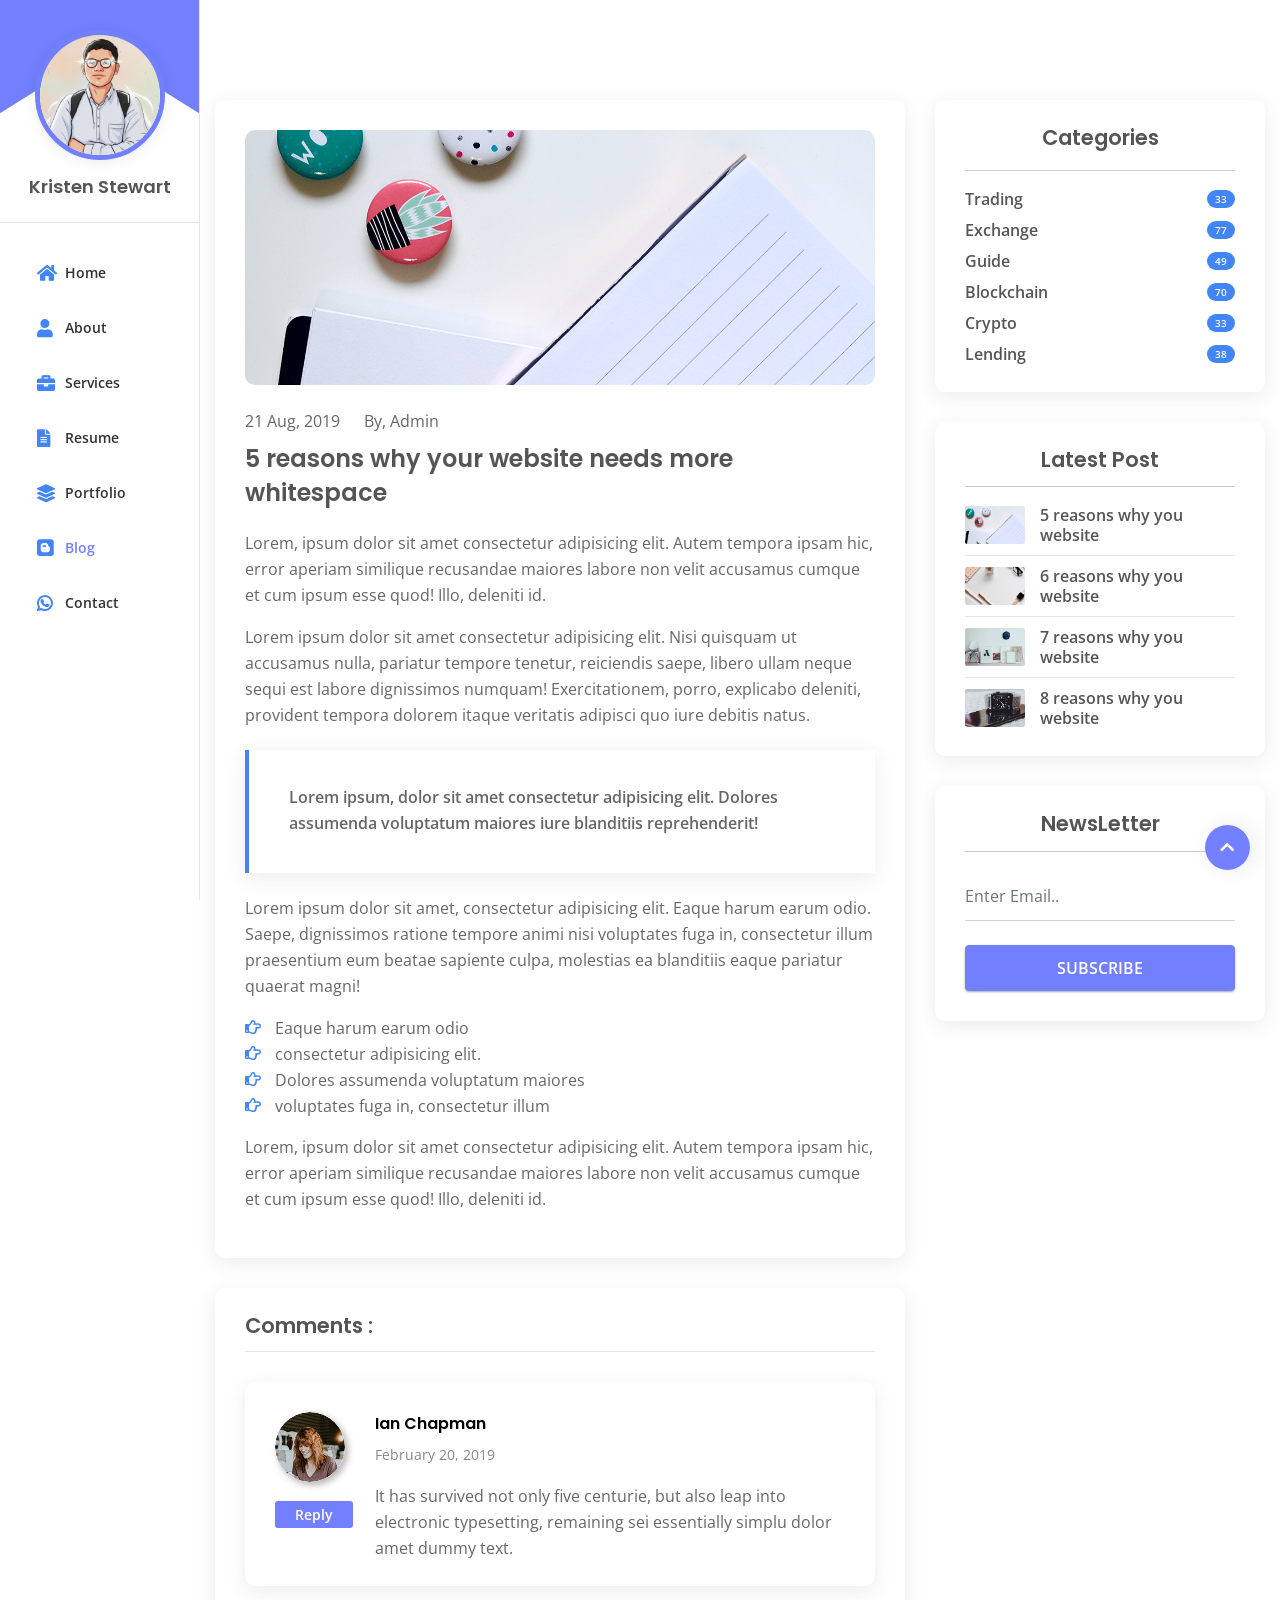
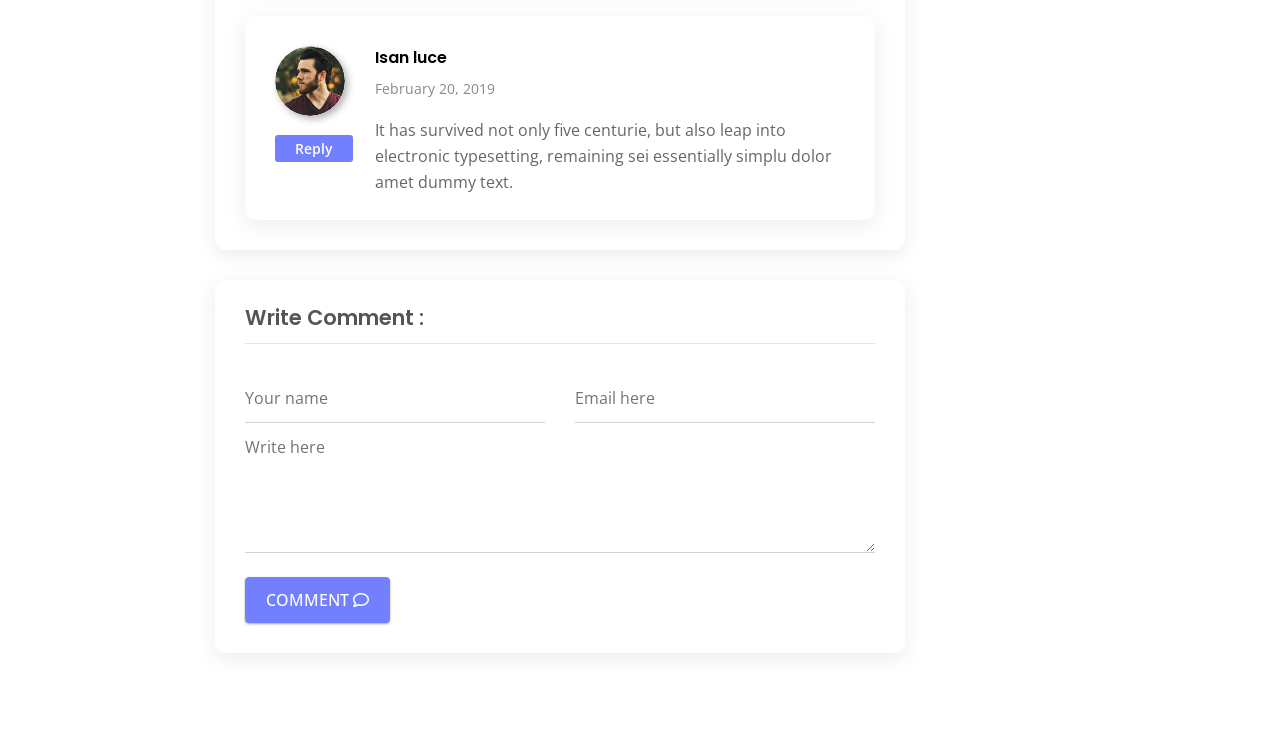
==== blog-details.html @ 2e6e9196 "Add files via upload" ====
<!DOCTYPE html>
<html lang="en">

<head>
	<meta http-equiv="Content-Type" content="text/html; charset=UTF-8">
	<meta http-equiv="X-UA-Compatible" content="IE=edge" />
	<meta http-equiv="X-UA-Compatible" content="ie=edge">
	<meta name="viewport" content="width=device-width, initial-scale=1.0">
	<meta name="keyword" content="resume,cv,portfolio,vcard">
	<title>  GFolio - CV/Resume/Portfolio  </title>
	<!-- favicon -->
	<link rel="shortcut icon" href="assets/images/favicon.png" type="image/x-icon">
	<!-- bootstrap -->
	<link rel="stylesheet" href="assets/css/bootstrap.min.css">
	<!-- Plugin css -->
	<link rel="stylesheet" href="assets/css/plugin.css">
	<!-- Flaticon -->
	<link rel="stylesheet" href="assets/css/flaticon.css">

	<!-- stylesheet -->
	<link rel="stylesheet" href="assets/css/style.css">
	<link rel="stylesheet" href="assets/css/multicolor.css">
	<!-- responsive -->
	<link rel="stylesheet" href="assets/css/responsive.css">
</head>

<body>
	<!-- preloader area start -->
	<div class="preloader" id="preloader">
		<div class="loader loader-1">
			<div class="loader-outter"></div>
			<div class="loader-inner"></div>
		</div>
	</div>
	<!-- preloader area end -->

	<!--Main-Menu Area Start-->
	<div class="side-menu-wrapper">
		<div class="menu-toogle-icon">
			<i class="fas fa-bars"></i>
		</div>
	<div class="side-menu">
		<div class="heading-area">
			<a href="index.html" class="profile-photo">
				<img src="assets/images/about3.jpg" alt="">
			</a>
			<div class="name">
					Kristen Stewart
			</div>
		</div>
		<ul id="mainmenu-area">
			<li>
				<a href="index.html"><i class="fas fa-home"></i>Home</a>
			</li>
			<li>
				<a href="index.html"><i class="fas fa-user"></i>About</a>
			</li>
			<li>
				<a href="index.html"><i class="fas fa-briefcase"></i>Services</a>
			</li>
			<li>
				<a href="index.html"><i class="fas fa-file-alt"></i>Resume</a>
			</li>
			<li>
				<a href="index.html"><i class="fas fa-layer-group"></i>Portfolio</a>
			</li>
			<li class="current">
				<a href="index.html"><i class="fab fa-blogger"></i>Blog</a>
			</li>
			<li>
				<a href="index.html"><i class="fab fa-whatsapp"></i>Contact</a>
			</li>
		</ul>
	</div>
	</div>
	<!--Main-Menu Area Start-->

	<!-- Main Content Area Start -->
		<div class="main-content">
			<div class="main-content-inner">
				
				<!-- Blog Details Area Start -->
				<section class="blog-page single-blog-area">
					<div class="container">
						<div class="row">
							<div class="col-lg-8">
								<div class="single-blog-details">
									<div class="img">
										<img src="assets/images/blog/blog-details.png" alt="">
									</div>
									<div class="content">
										<ul class="top-meta">
											<li>
												<p class="date">
													21 Aug, 2019
												</p>
											</li>
											<li>
												<p class="post-by">
													By, Admin
												</p>
											</li>
										</ul>
										<a href="#">
											<h4 class="title">
												5 reasons why your website 
												needs more whitespace
											</h4>
										</a>
										<div class="text-area">
											<p>
												Lorem, ipsum dolor sit amet consectetur adipisicing elit. Autem tempora ipsam hic, error aperiam similique recusandae maiores labore non velit accusamus cumque et cum ipsum esse quod! Illo, deleniti id.
											</p>
											<p>
												Lorem ipsum dolor sit amet consectetur adipisicing elit. Nisi quisquam ut accusamus nulla, pariatur tempore tenetur, reiciendis saepe, libero ullam neque sequi est labore dignissimos numquam! Exercitationem, porro, explicabo deleniti, provident tempora dolorem itaque veritatis adipisci quo iure debitis natus.
											</p>
											<blockquote>
												<p>
													Lorem ipsum, dolor sit amet consectetur adipisicing elit. Dolores assumenda voluptatum maiores iure blanditiis reprehenderit! 
												</p>
											</blockquote>
											<p>
												Lorem ipsum dolor sit amet, consectetur adipisicing elit. Eaque harum earum odio. Saepe, dignissimos ratione tempore animi nisi voluptates fuga in, consectetur illum praesentium eum beatae sapiente culpa, molestias ea blanditiis eaque pariatur quaerat magni!
											</p>
											<ul>
												<li>
													<p><i class="far fa-hand-point-right"></i>Eaque harum earum odio</p>
												</li>
												<li>
													<p><i class="far fa-hand-point-right"></i>consectetur adipisicing elit.</p>
												</li>
												<li>
													<p><i class="far fa-hand-point-right"></i>Dolores assumenda voluptatum maiores</p>
												</li>
												<li>
													<p><i class="far fa-hand-point-right"></i>voluptates fuga in, consectetur illum</p>
												</li>
											</ul>
											<p>
												Lorem, ipsum dolor sit amet consectetur adipisicing elit. Autem tempora ipsam hic, error aperiam similique recusandae maiores labore non velit accusamus cumque et cum ipsum esse quod! Illo, deleniti id.
											</p>
										</div>
									</div>
								</div>
								<div class="comment-area">
									<h4 class="title">
										Comments :
									</h4>
									<ul class="comment-box-area">
										<li>
										<div class="comment-box">
											<div class="left">
											<div class="img">
												<img src="assets/images/blog/comment1.png" alt="">
											</div>
											<a class="replay" href="#">Reply</a>
											</div>
											<div class="right">
											<h5 class="name">
												Ian Chapman
											</h5>
											<p class="date">February 20, 2019</p>
											<div class="text">
												<p>It has survived not only five centurie, but also leap into electronic typesetting, remaining
												sei essentially simplu dolor amet dummy text. </p>
											</div>
											</div>
										</div>
										</li>
										<li>
										<div class="comment-box">
											<div class="left">
											<div class="img">
												<img src="assets/images/blog/comment2.png" alt="">
											</div>
											<a class="replay" href="#">Reply</a>
											</div>
											<div class="right">
											<h5 class="name">
												Isan luce
											</h5>
											<p class="date">February 20, 2019</p>
											<div class="text">
												<p>It has survived not only five centurie, but also leap into electronic typesetting, remaining
												sei essentially simplu dolor amet dummy text. </p>
											</div>
											</div>
										</div>
										</li>
									</ul>
								</div>
								<div class="write-comment">
									<h4 class="title">
										Write Comment :
									</h4>
									<form action="#">
										<div class="row">
										<div class="col-md-6">
											<input type="text" class="form-control" placeholder="Your name">
										</div>
										<div class="col-md-6">
											<input type="email" class="form-control" placeholder="Email here">
										</div>
										</div>
										<div class="row">
										<div class="col-lg-12">
											<textarea class="form-control textarea" placeholder="Write here"></textarea>
										</div>
										</div>
										<div class="row">
										<div class="col-lg-12">
											<button class="mybtn3 mybtn-bg mt-4" type="submit"><span>Comment <i class="far fa-comment"></i></span></button>
										</div>
										</div>
									</form>
								</div>
							</div>
							<div class="col-lg-4">
								
								<div class="categori-widget">
									<h4 class="title">
										Categories
									</h4>
									<ul class="cat-list">
										<li>
											<a href="#">
												<p>
													Trading
												</p>
												<span class="count">
												33
												</span>
											</a>
										</li>
										<li>
											<a href="#">
												<p>
													Exchange
												</p>
												<span class="count">
													77
												</span>
											</a>
										</li>
										<li>
											<a href="#">
												<p>
													Guide
												</p>
												<span class="count">
													49
												</span>
											</a>
										</li>
										<li>
											<a href="#">
												<p>
													Blockchain
												</p>
												<span class="count">
													70
												</span>
											</a>
										</li>
										<li>
											<a href="#">
												<p>
													Crypto
												</p>
												<span class="count">
													33
												</span>
											</a>
										</li>
										<li>
											<a href="#">
												<p>
													Lending
												</p>
												<span class="count">
													38
												</span>
											</a>
										</li>
									</ul>
								</div>
								<div class="latest-post-widget">
									<h4 class="title">
										Latest Post
									</h4>
									<ul class="post-list">
										<li>
											<div class="post">
												<div class="post-img">
													<img src="assets/images/blog/img1.png" alt="">
												</div>
												<div class="post-details">
													<a href="#" class="post-title">
														5 reasons why you website  
													</a>
												</div>
											</div>
										</li>
										<li>
											<div class="post">
												<div class="post-img">
													<img src="assets/images/blog/img2.png" alt="">
												</div>
												<div class="post-details">
													<a href="#" class="post-title">
														6 reasons why you website 
													</a>
												</div>
											</div>
										</li>
										<li>
											<div class="post">
												<div class="post-img">
													<img src="assets/images/blog/img3.png" alt="">
												</div>
												<div class="post-details">
													<a href="#" class="post-title">
														7 reasons why you website 
													</a>
												</div>
											</div>
										</li>
										<li>
											<div class="post">
												<div class="post-img">
													<img src="assets/images/blog/img4.png" alt="">
												</div>
												<div class="post-details">
													<a href="#" class="post-title">
														8 reasons why you website 
													</a>
												</div>
											</div>
										</li>
									</ul>
								</div>
								<div class="newsletter-widget">
									<h4 class="title">
											NewsLetter
									</h4>
									<form action="#" class="contact-form">
										<input type="text" class="form-control" placeholder="Enter Email..">
										<button type="submit" class="mybtn3 mybtn-bg mt-4">Subscribe</button>
									</form> 
								</div>
							</div>
						</div>
					</div>
				</section>
				<!-- Blog Details Area End -->

			</div>
		</div>
	<!-- Main Content Area End -->


	<!-- Back to Top Start -->
	<div class="bottomtotop">
		<i class="fas fa-chevron-right"></i>
	</div>
	<!-- Back to Top End -->



	<!-- jquery -->
	<script src="assets/js/jquery.js"></script>
	<!-- popper -->
	<script src="assets/js/popper.min.js"></script>
	<!-- bootstrap -->
	<script src="assets/js/bootstrap.min.js"></script>
	<!-- plugin js-->
	<script src="assets/js/plugin.js"></script>
	<script src="assets/js/jQuery-plugin-progressbar.js"></script>
	<!-- Typed js -->
	<script src="assets/js/typed.min.js"></script>
	<!-- buoyant js -->
	<script src="assets/js/jquery.buoyant.min.js"></script>
	<!-- Wow js -->
	<script src="assets/js/wow.js"></script>
	<!-- main -->
	<script src="assets/js/main.js"></script>

</body>

</html>
---- assets/css/plugin.css ----
@charset "UTF-8";

/*!
 * animate.css -http://daneden.me/animate
 * Version - 3.7.0
 * Licensed under the MIT license - http://opensource.org/licenses/MIT
 *
 * Copyright (c) 2018 Daniel Eden
 */

@-webkit-keyframes bounce{0%,20%,53%,80%,to{-webkit-animation-timing-function:cubic-bezier(.215,.61,.355,1);-webkit-transform:translateZ(0);animation-timing-function:cubic-bezier(.215,.61,.355,1);transform:translateZ(0)}40%,43%{-webkit-animation-timing-function:cubic-bezier(.755,.05,.855,.06);-webkit-transform:translate3d(0,-30px,0);animation-timing-function:cubic-bezier(.755,.05,.855,.06);transform:translate3d(0,-30px,0)}70%{-webkit-animation-timing-function:cubic-bezier(.755,.05,.855,.06);-webkit-transform:translate3d(0,-15px,0);animation-timing-function:cubic-bezier(.755,.05,.855,.06);transform:translate3d(0,-15px,0)}90%{-webkit-transform:translate3d(0,-4px,0);transform:translate3d(0,-4px,0)}}@keyframes bounce{0%,20%,53%,80%,to{-webkit-animation-timing-function:cubic-bezier(.215,.61,.355,1);-webkit-transform:translateZ(0);animation-timing-function:cubic-bezier(.215,.61,.355,1);transform:translateZ(0)}40%,43%{-webkit-animation-timing-function:cubic-bezier(.755,.05,.855,.06);-webkit-transform:translate3d(0,-30px,0);animation-timing-function:cubic-bezier(.755,.05,.855,.06);transform:translate3d(0,-30px,0)}70%{-webkit-animation-timing-function:cubic-bezier(.755,.05,.855,.06);-webkit-transform:translate3d(0,-15px,0);animation-timing-function:cubic-bezier(.755,.05,.855,.06);transform:translate3d(0,-15px,0)}90%{-webkit-transform:translate3d(0,-4px,0);transform:translate3d(0,-4px,0)}}.bounce{-webkit-animation-name:bounce;-webkit-transform-origin:center bottom;animation-name:bounce;transform-origin:center bottom}@-webkit-keyframes flash{0%,50%,to{opacity:1}25%,75%{opacity:0}}@keyframes flash{0%,50%,to{opacity:1}25%,75%{opacity:0}}.flash{-webkit-animation-name:flash;animation-name:flash}@-webkit-keyframes pulse{0%{-webkit-transform:scaleX(1);transform:scaleX(1)}50%{-webkit-transform:scale3d(1.05,1.05,1.05);transform:scale3d(1.05,1.05,1.05)}to{-webkit-transform:scaleX(1);transform:scaleX(1)}}@keyframes pulse{0%{-webkit-transform:scaleX(1);transform:scaleX(1)}50%{-webkit-transform:scale3d(1.05,1.05,1.05);transform:scale3d(1.05,1.05,1.05)}to{-webkit-transform:scaleX(1);transform:scaleX(1)}}.pulse{-webkit-animation-name:pulse;animation-name:pulse}@-webkit-keyframes rubberBand{0%{-webkit-transform:scaleX(1);transform:scaleX(1)}30%{-webkit-transform:scale3d(1.25,.75,1);transform:scale3d(1.25,.75,1)}40%{-webkit-transform:scale3d(.75,1.25,1);transform:scale3d(.75,1.25,1)}50%{-webkit-transform:scale3d(1.15,.85,1);transform:scale3d(1.15,.85,1)}65%{-webkit-transform:scale3d(.95,1.05,1);transform:scale3d(.95,1.05,1)}75%{-webkit-transform:scale3d(1.05,.95,1);transform:scale3d(1.05,.95,1)}to{-webkit-transform:scaleX(1);transform:scaleX(1)}}@keyframes rubberBand{0%{-webkit-transform:scaleX(1);transform:scaleX(1)}30%{-webkit-transform:scale3d(1.25,.75,1);transform:scale3d(1.25,.75,1)}40%{-webkit-transform:scale3d(.75,1.25,1);transform:scale3d(.75,1.25,1)}50%{-webkit-transform:scale3d(1.15,.85,1);transform:scale3d(1.15,.85,1)}65%{-webkit-transform:scale3d(.95,1.05,1);transform:scale3d(.95,1.05,1)}75%{-webkit-transform:scale3d(1.05,.95,1);transform:scale3d(1.05,.95,1)}to{-webkit-transform:scaleX(1);transform:scaleX(1)}}.rubberBand{-webkit-animation-name:rubberBand;animation-name:rubberBand}@-webkit-keyframes shake{0%,to{-webkit-transform:translateZ(0);transform:translateZ(0)}10%,30%,50%,70%,90%{-webkit-transform:translate3d(-10px,0,0);transform:translate3d(-10px,0,0)}20%,40%,60%,80%{-webkit-transform:translate3d(10px,0,0);transform:translate3d(10px,0,0)}}@keyframes shake{0%,to{-webkit-transform:translateZ(0);transform:translateZ(0)}10%,30%,50%,70%,90%{-webkit-transform:translate3d(-10px,0,0);transform:translate3d(-10px,0,0)}20%,40%,60%,80%{-webkit-transform:translate3d(10px,0,0);transform:translate3d(10px,0,0)}}.shake{-webkit-animation-name:shake;animation-name:shake}@-webkit-keyframes headShake{0%{-webkit-transform:translateX(0);transform:translateX(0)}6.5%{-webkit-transform:translateX(-6px) rotateY(-9deg);transform:translateX(-6px) rotateY(-9deg)}18.5%{-webkit-transform:translateX(5px) rotateY(7deg);transform:translateX(5px) rotateY(7deg)}31.5%{-webkit-transform:translateX(-3px) rotateY(-5deg);transform:translateX(-3px) rotateY(-5deg)}43.5%{-webkit-transform:translateX(2px) rotateY(3deg);transform:translateX(2px) rotateY(3deg)}50%{-webkit-transform:translateX(0);transform:translateX(0)}}@keyframes headShake{0%{-webkit-transform:translateX(0);transform:translateX(0)}6.5%{-webkit-transform:translateX(-6px) rotateY(-9deg);transform:translateX(-6px) rotateY(-9deg)}18.5%{-webkit-transform:translateX(5px) rotateY(7deg);transform:translateX(5px) rotateY(7deg)}31.5%{-webkit-transform:translateX(-3px) rotateY(-5deg);transform:translateX(-3px) rotateY(-5deg)}43.5%{-webkit-transform:translateX(2px) rotateY(3deg);transform:translateX(2px) rotateY(3deg)}50%{-webkit-transform:translateX(0);transform:translateX(0)}}.headShake{-webkit-animation-name:headShake;-webkit-animation-timing-function:ease-in-out;animation-name:headShake;animation-timing-function:ease-in-out}@-webkit-keyframes swing{20%{-webkit-transform:rotate(15deg);transform:rotate(15deg)}40%{-webkit-transform:rotate(-10deg);transform:rotate(-10deg)}60%{-webkit-transform:rotate(5deg);transform:rotate(5deg)}80%{-webkit-transform:rotate(-5deg);transform:rotate(-5deg)}to{-webkit-transform:rotate(0deg);transform:rotate(0deg)}}@keyframes swing{20%{-webkit-transform:rotate(15deg);transform:rotate(15deg)}40%{-webkit-transform:rotate(-10deg);transform:rotate(-10deg)}60%{-webkit-transform:rotate(5deg);transform:rotate(5deg)}80%{-webkit-transform:rotate(-5deg);transform:rotate(-5deg)}to{-webkit-transform:rotate(0deg);transform:rotate(0deg)}}.swing{-webkit-animation-name:swing;-webkit-transform-origin:top center;animation-name:swing;transform-origin:top center}@-webkit-keyframes tada{0%{-webkit-transform:scaleX(1);transform:scaleX(1)}10%,20%{-webkit-transform:scale3d(.9,.9,.9) rotate(-3deg);transform:scale3d(.9,.9,.9) rotate(-3deg)}30%,50%,70%,90%{-webkit-transform:scale3d(1.1,1.1,1.1) rotate(3deg);transform:scale3d(1.1,1.1,1.1) rotate(3deg)}40%,60%,80%{-webkit-transform:scale3d(1.1,1.1,1.1) rotate(-3deg);transform:scale3d(1.1,1.1,1.1) rotate(-3deg)}to{-webkit-transform:scaleX(1);transform:scaleX(1)}}@keyframes tada{0%{-webkit-transform:scaleX(1);transform:scaleX(1)}10%,20%{-webkit-transform:scale3d(.9,.9,.9) rotate(-3deg);transform:scale3d(.9,.9,.9) rotate(-3deg)}30%,50%,70%,90%{-webkit-transform:scale3d(1.1,1.1,1.1) rotate(3deg);transform:scale3d(1.1,1.1,1.1) rotate(3deg)}40%,60%,80%{-webkit-transform:scale3d(1.1,1.1,1.1) rotate(-3deg);transform:scale3d(1.1,1.1,1.1) rotate(-3deg)}to{-webkit-transform:scaleX(1);transform:scaleX(1)}}.tada{-webkit-animation-name:tada;animation-name:tada}@-webkit-keyframes wobble{0%{-webkit-transform:translateZ(0);transform:translateZ(0)}15%{-webkit-transform:translate3d(-25%,0,0) rotate(-5deg);transform:translate3d(-25%,0,0) rotate(-5deg)}30%{-webkit-transform:translate3d(20%,0,0) rotate(3deg);transform:translate3d(20%,0,0) rotate(3deg)}45%{-webkit-transform:translate3d(-15%,0,0) rotate(-3deg);transform:translate3d(-15%,0,0) rotate(-3deg)}60%{-webkit-transform:translate3d(10%,0,0) rotate(2deg);transform:translate3d(10%,0,0) rotate(2deg)}75%{-webkit-transform:translate3d(-5%,0,0) rotate(-1deg);transform:translate3d(-5%,0,0) rotate(-1deg)}to{-webkit-transform:translateZ(0);transform:translateZ(0)}}@keyframes wobble{0%{-webkit-transform:translateZ(0);transform:translateZ(0)}15%{-webkit-transform:translate3d(-25%,0,0) rotate(-5deg);transform:translate3d(-25%,0,0) rotate(-5deg)}30%{-webkit-transform:translate3d(20%,0,0) rotate(3deg);transform:translate3d(20%,0,0) rotate(3deg)}45%{-webkit-transform:translate3d(-15%,0,0) rotate(-3deg);transform:translate3d(-15%,0,0) rotate(-3deg)}60%{-webkit-transform:translate3d(10%,0,0) rotate(2deg);transform:translate3d(10%,0,0) rotate(2deg)}75%{-webkit-transform:translate3d(-5%,0,0) rotate(-1deg);transform:translate3d(-5%,0,0) rotate(-1deg)}to{-webkit-transform:translateZ(0);transform:translateZ(0)}}.wobble{-webkit-animation-name:wobble;animation-name:wobble}@-webkit-keyframes jello{0%,11.1%,to{-webkit-transform:translateZ(0);transform:translateZ(0)}22.2%{-webkit-transform:skewX(-12.5deg) skewY(-12.5deg);transform:skewX(-12.5deg) skewY(-12.5deg)}33.3%{-webkit-transform:skewX(6.25deg) skewY(6.25deg);transform:skewX(6.25deg) skewY(6.25deg)}44.4%{-webkit-transform:skewX(-3.125deg) skewY(-3.125deg);transform:skewX(-3.125deg) skewY(-3.125deg)}55.5%{-webkit-transform:skewX(1.5625deg) skewY(1.5625deg);transform:skewX(1.5625deg) skewY(1.5625deg)}66.6%{-webkit-transform:skewX(-.78125deg) skewY(-.78125deg);transform:skewX(-.78125deg) skewY(-.78125deg)}77.7%{-webkit-transform:skewX(.390625deg) skewY(.390625deg);transform:skewX(.390625deg) skewY(.390625deg)}88.8%{-webkit-transform:skewX(-.1953125deg) skewY(-.1953125deg);transform:skewX(-.1953125deg) skewY(-.1953125deg)}}@keyframes jello{0%,11.1%,to{-webkit-transform:translateZ(0);transform:translateZ(0)}22.2%{-webkit-transform:skewX(-12.5deg) skewY(-12.5deg);transform:skewX(-12.5deg) skewY(-12.5deg)}33.3%{-webkit-transform:skewX(6.25deg) skewY(6.25deg);transform:skewX(6.25deg) skewY(6.25deg)}44.4%{-webkit-transform:skewX(-3.125deg) skewY(-3.125deg);transform:skewX(-3.125deg) skewY(-3.125deg)}55.5%{-webkit-transform:skewX(1.5625deg) skewY(1.5625deg);transform:skewX(1.5625deg) skewY(1.5625deg)}66.6%{-webkit-transform:skewX(-.78125deg) skewY(-.78125deg);transform:skewX(-.78125deg) skewY(-.78125deg)}77.7%{-webkit-transform:skewX(.390625deg) skewY(.390625deg);transform:skewX(.390625deg) skewY(.390625deg)}88.8%{-webkit-transform:skewX(-.1953125deg) skewY(-.1953125deg);transform:skewX(-.1953125deg) skewY(-.1953125deg)}}.jello{-webkit-animation-name:jello;-webkit-transform-origin:center;animation-name:jello;transform-origin:center}@-webkit-keyframes heartBeat{0%{-webkit-transform:scale(1);transform:scale(1)}14%{-webkit-transform:scale(1.3);transform:scale(1.3)}28%{-webkit-transform:scale(1);transform:scale(1)}42%{-webkit-transform:scale(1.3);transform:scale(1.3)}70%{-webkit-transform:scale(1);transform:scale(1)}}@keyframes heartBeat{0%{-webkit-transform:scale(1);transform:scale(1)}14%{-webkit-transform:scale(1.3);transform:scale(1.3)}28%{-webkit-transform:scale(1);transform:scale(1)}42%{-webkit-transform:scale(1.3);transform:scale(1.3)}70%{-webkit-transform:scale(1);transform:scale(1)}}.heartBeat{-webkit-animation-duration:1.3s;-webkit-animation-name:heartBeat;-webkit-animation-timing-function:ease-in-out;animation-duration:1.3s;animation-name:heartBeat;animation-timing-function:ease-in-out}@-webkit-keyframes bounceIn{0%,20%,40%,60%,80%,to{-webkit-animation-timing-function:cubic-bezier(.215,.61,.355,1);animation-timing-function:cubic-bezier(.215,.61,.355,1)}0%{-webkit-transform:scale3d(.3,.3,.3);opacity:0;transform:scale3d(.3,.3,.3)}20%{-webkit-transform:scale3d(1.1,1.1,1.1);transform:scale3d(1.1,1.1,1.1)}40%{-webkit-transform:scale3d(.9,.9,.9);transform:scale3d(.9,.9,.9)}60%{-webkit-transform:scale3d(1.03,1.03,1.03);opacity:1;transform:scale3d(1.03,1.03,1.03)}80%{-webkit-transform:scale3d(.97,.97,.97);transform:scale3d(.97,.97,.97)}to{-webkit-transform:scaleX(1);opacity:1;transform:scaleX(1)}}@keyframes bounceIn{0%,20%,40%,60%,80%,to{-webkit-animation-timing-function:cubic-bezier(.215,.61,.355,1);animation-timing-function:cubic-bezier(.215,.61,.355,1)}0%{-webkit-transform:scale3d(.3,.3,.3);opacity:0;transform:scale3d(.3,.3,.3)}20%{-webkit-transform:scale3d(1.1,1.1,1.1);transform:scale3d(1.1,1.1,1.1)}40%{-webkit-transform:scale3d(.9,.9,.9);transform:scale3d(.9,.9,.9)}60%{-webkit-transform:scale3d(1.03,1.03,1.03);opacity:1;transform:scale3d(1.03,1.03,1.03)}80%{-webkit-transform:scale3d(.97,.97,.97);transform:scale3d(.97,.97,.97)}to{-webkit-transform:scaleX(1);opacity:1;transform:scaleX(1)}}.bounceIn{-webkit-animation-duration:.75s;-webkit-animation-name:bounceIn;animation-duration:.75s;animation-name:bounceIn}@-webkit-keyframes bounceInDown{0%,60%,75%,90%,to{-webkit-animation-timing-function:cubic-bezier(.215,.61,.355,1);animation-timing-function:cubic-bezier(.215,.61,.355,1)}0%{-webkit-transform:translate3d(0,-3000px,0);opacity:0;transform:translate3d(0,-3000px,0)}60%{-webkit-transform:translate3d(0,25px,0);opacity:1;transform:translate3d(0,25px,0)}75%{-webkit-transform:translate3d(0,-10px,0);transform:translate3d(0,-10px,0)}90%{-webkit-transform:translate3d(0,5px,0);transform:translate3d(0,5px,0)}to{-webkit-transform:translateZ(0);transform:translateZ(0)}}@keyframes bounceInDown{0%,60%,75%,90%,to{-webkit-animation-timing-function:cubic-bezier(.215,.61,.355,1);animation-timing-function:cubic-bezier(.215,.61,.355,1)}0%{-webkit-transform:translate3d(0,-3000px,0);opacity:0;transform:translate3d(0,-3000px,0)}60%{-webkit-transform:translate3d(0,25px,0);opacity:1;transform:translate3d(0,25px,0)}75%{-webkit-transform:translate3d(0,-10px,0);transform:translate3d(0,-10px,0)}90%{-webkit-transform:translate3d(0,5px,0);transform:translate3d(0,5px,0)}to{-webkit-transform:translateZ(0);transform:translateZ(0)}}.bounceInDown{-webkit-animation-name:bounceInDown;animation-name:bounceInDown}@-webkit-keyframes bounceInLeft{0%,60%,75%,90%,to{-webkit-animation-timing-function:cubic-bezier(.215,.61,.355,1);animation-timing-function:cubic-bezier(.215,.61,.355,1)}0%{-webkit-transform:translate3d(-3000px,0,0);opacity:0;transform:translate3d(-3000px,0,0)}60%{-webkit-transform:translate3d(25px,0,0);opacity:1;transform:translate3d(25px,0,0)}75%{-webkit-transform:translate3d(-10px,0,0);transform:translate3d(-10px,0,0)}90%{-webkit-transform:translate3d(5px,0,0);transform:translate3d(5px,0,0)}to{-webkit-transform:translateZ(0);transform:translateZ(0)}}@keyframes bounceInLeft{0%,60%,75%,90%,to{-webkit-animation-timing-function:cubic-bezier(.215,.61,.355,1);animation-timing-function:cubic-bezier(.215,.61,.355,1)}0%{-webkit-transform:translate3d(-3000px,0,0);opacity:0;transform:translate3d(-3000px,0,0)}60%{-webkit-transform:translate3d(25px,0,0);opacity:1;transform:translate3d(25px,0,0)}75%{-webkit-transform:translate3d(-10px,0,0);transform:translate3d(-10px,0,0)}90%{-webkit-transform:translate3d(5px,0,0);transform:translate3d(5px,0,0)}to{-webkit-transform:translateZ(0);transform:translateZ(0)}}.bounceInLeft{-webkit-animation-name:bounceInLeft;animation-name:bounceInLeft}@-webkit-keyframes bounceInRight{0%,60%,75%,90%,to{-webkit-animation-timing-function:cubic-bezier(.215,.61,.355,1);animation-timing-function:cubic-bezier(.215,.61,.355,1)}0%{-webkit-transform:translate3d(3000px,0,0);opacity:0;transform:translate3d(3000px,0,0)}60%{-webkit-transform:translate3d(-25px,0,0);opacity:1;transform:translate3d(-25px,0,0)}75%{-webkit-transform:translate3d(10px,0,0);transform:translate3d(10px,0,0)}90%{-webkit-transform:translate3d(-5px,0,0);transform:translate3d(-5px,0,0)}to{-webkit-transform:translateZ(0);transform:translateZ(0)}}@keyframes bounceInRight{0%,60%,75%,90%,to{-webkit-animation-timing-function:cubic-bezier(.215,.61,.355,1);animation-timing-function:cubic-bezier(.215,.61,.355,1)}0%{-webkit-transform:translate3d(3000px,0,0);opacity:0;transform:translate3d(3000px,0,0)}60%{-webkit-transform:translate3d(-25px,0,0);opacity:1;transform:translate3d(-25px,0,0)}75%{-webkit-transform:translate3d(10px,0,0);transform:translate3d(10px,0,0)}90%{-webkit-transform:translate3d(-5px,0,0);transform:translate3d(-5px,0,0)}to{-webkit-transform:translateZ(0);transform:translateZ(0)}}.bounceInRight{-webkit-animation-name:bounceInRight;animation-name:bounceInRight}@-webkit-keyframes bounceInUp{0%,60%,75%,90%,to{-webkit-animation-timing-function:cubic-bezier(.215,.61,.355,1);animation-timing-function:cubic-bezier(.215,.61,.355,1)}0%{-webkit-transform:translate3d(0,3000px,0);opacity:0;transform:translate3d(0,3000px,0)}60%{-webkit-transform:translate3d(0,-20px,0);opacity:1;transform:translate3d(0,-20px,0)}75%{-webkit-transform:translate3d(0,10px,0);transform:translate3d(0,10px,0)}90%{-webkit-transform:translate3d(0,-5px,0);transform:translate3d(0,-5px,0)}to{-webkit-transform:translateZ(0);transform:translateZ(0)}}@keyframes bounceInUp{0%,60%,75%,90%,to{-webkit-animation-timing-function:cubic-bezier(.215,.61,.355,1);animation-timing-function:cubic-bezier(.215,.61,.355,1)}0%{-webkit-transform:translate3d(0,3000px,0);opacity:0;transform:translate3d(0,3000px,0)}60%{-webkit-transform:translate3d(0,-20px,0);opacity:1;transform:translate3d(0,-20px,0)}75%{-webkit-transform:translate3d(0,10px,0);transform:translate3d(0,10px,0)}90%{-webkit-transform:translate3d(0,-5px,0);transform:translate3d(0,-5px,0)}to{-webkit-transform:translateZ(0);transform:translateZ(0)}}.bounceInUp{-webkit-animation-name:bounceInUp;animation-name:bounceInUp}@-webkit-keyframes bounceOut{20%{-webkit-transform:scale3d(.9,.9,.9);transform:scale3d(.9,.9,.9)}50%,55%{-webkit-transform:scale3d(1.1,1.1,1.1);opacity:1;transform:scale3d(1.1,1.1,1.1)}to{-webkit-transform:scale3d(.3,.3,.3);opacity:0;transform:scale3d(.3,.3,.3)}}@keyframes bounceOut{20%{-webkit-transform:scale3d(.9,.9,.9);transform:scale3d(.9,.9,.9)}50%,55%{-webkit-transform:scale3d(1.1,1.1,1.1);opacity:1;transform:scale3d(1.1,1.1,1.1)}to{-webkit-transform:scale3d(.3,.3,.3);opacity:0;transform:scale3d(.3,.3,.3)}}.bounceOut{-webkit-animation-duration:.75s;-webkit-animation-name:bounceOut;animation-duration:.75s;animation-name:bounceOut}@-webkit-keyframes bounceOutDown{20%{-webkit-transform:translate3d(0,10px,0);transform:translate3d(0,10px,0)}40%,45%{-webkit-transform:translate3d(0,-20px,0);opacity:1;transform:translate3d(0,-20px,0)}to{-webkit-transform:translate3d(0,2000px,0);opacity:0;transform:translate3d(0,2000px,0)}}@keyframes bounceOutDown{20%{-webkit-transform:translate3d(0,10px,0);transform:translate3d(0,10px,0)}40%,45%{-webkit-transform:translate3d(0,-20px,0);opacity:1;transform:translate3d(0,-20px,0)}to{-webkit-transform:translate3d(0,2000px,0);opacity:0;transform:translate3d(0,2000px,0)}}.bounceOutDown{-webkit-animation-name:bounceOutDown;animation-name:bounceOutDown}@-webkit-keyframes bounceOutLeft{20%{-webkit-transform:translate3d(20px,0,0);opacity:1;transform:translate3d(20px,0,0)}to{-webkit-transform:translate3d(-2000px,0,0);opacity:0;transform:translate3d(-2000px,0,0)}}@keyframes bounceOutLeft{20%{-webkit-transform:translate3d(20px,0,0);opacity:1;transform:translate3d(20px,0,0)}to{-webkit-transform:translate3d(-2000px,0,0);opacity:0;transform:translate3d(-2000px,0,0)}}.bounceOutLeft{-webkit-animation-name:bounceOutLeft;animation-name:bounceOutLeft}@-webkit-keyframes bounceOutRight{20%{-webkit-transform:translate3d(-20px,0,0);opacity:1;transform:translate3d(-20px,0,0)}to{-webkit-transform:translate3d(2000px,0,0);opacity:0;transform:translate3d(2000px,0,0)}}@keyframes bounceOutRight{20%{-webkit-transform:translate3d(-20px,0,0);opacity:1;transform:translate3d(-20px,0,0)}to{-webkit-transform:translate3d(2000px,0,0);opacity:0;transform:translate3d(2000px,0,0)}}.bounceOutRight{-webkit-animation-name:bounceOutRight;animation-name:bounceOutRight}@-webkit-keyframes bounceOutUp{20%{-webkit-transform:translate3d(0,-10px,0);transform:translate3d(0,-10px,0)}40%,45%{-webkit-transform:translate3d(0,20px,0);opacity:1;transform:translate3d(0,20px,0)}to{-webkit-transform:translate3d(0,-2000px,0);opacity:0;transform:translate3d(0,-2000px,0)}}@keyframes bounceOutUp{20%{-webkit-transform:translate3d(0,-10px,0);transform:translate3d(0,-10px,0)}40%,45%{-webkit-transform:translate3d(0,20px,0);opacity:1;transform:translate3d(0,20px,0)}to{-webkit-transform:translate3d(0,-2000px,0);opacity:0;transform:translate3d(0,-2000px,0)}}.bounceOutUp{-webkit-animation-name:bounceOutUp;animation-name:bounceOutUp}@-webkit-keyframes fadeIn{0%{opacity:0}to{opacity:1}}@keyframes fadeIn{0%{opacity:0}to{opacity:1}}.fadeIn{-webkit-animation-name:fadeIn;animation-name:fadeIn}@-webkit-keyframes fadeInDown{0%{-webkit-transform:translate3d(0,-100%,0);opacity:0;transform:translate3d(0,-100%,0)}to{-webkit-transform:translateZ(0);opacity:1;transform:translateZ(0)}}@keyframes fadeInDown{0%{-webkit-transform:translate3d(0,-100%,0);opacity:0;transform:translate3d(0,-100%,0)}to{-webkit-transform:translateZ(0);opacity:1;transform:translateZ(0)}}.fadeInDown{-webkit-animation-name:fadeInDown;animation-name:fadeInDown}@-webkit-keyframes fadeInDownBig{0%{-webkit-transform:translate3d(0,-2000px,0);opacity:0;transform:translate3d(0,-2000px,0)}to{-webkit-transform:translateZ(0);opacity:1;transform:translateZ(0)}}@keyframes fadeInDownBig{0%{-webkit-transform:translate3d(0,-2000px,0);opacity:0;transform:translate3d(0,-2000px,0)}to{-webkit-transform:translateZ(0);opacity:1;transform:translateZ(0)}}.fadeInDownBig{-webkit-animation-name:fadeInDownBig;animation-name:fadeInDownBig}@-webkit-keyframes fadeInLeft{0%{-webkit-transform:translate3d(-100%,0,0);opacity:0;transform:translate3d(-100%,0,0)}to{-webkit-transform:translateZ(0);opacity:1;transform:translateZ(0)}}@keyframes fadeInLeft{0%{-webkit-transform:translate3d(-100%,0,0);opacity:0;transform:translate3d(-100%,0,0)}to{-webkit-transform:translateZ(0);opacity:1;transform:translateZ(0)}}.fadeInLeft{-webkit-animation-name:fadeInLeft;animation-name:fadeInLeft}@-webkit-keyframes fadeInLeftBig{0%{-webkit-transform:translate3d(-2000px,0,0);opacity:0;transform:translate3d(-2000px,0,0)}to{-webkit-transform:translateZ(0);opacity:1;transform:translateZ(0)}}@keyframes fadeInLeftBig{0%{-webkit-transform:translate3d(-2000px,0,0);opacity:0;transform:translate3d(-2000px,0,0)}to{-webkit-transform:translateZ(0);opacity:1;transform:translateZ(0)}}.fadeInLeftBig{-webkit-animation-name:fadeInLeftBig;animation-name:fadeInLeftBig}@-webkit-keyframes fadeInRight{0%{-webkit-transform:translate3d(100%,0,0);opacity:0;transform:translate3d(100%,0,0)}to{-webkit-transform:translateZ(0);opacity:1;transform:translateZ(0)}}@keyframes fadeInRight{0%{-webkit-transform:translate3d(100%,0,0);opacity:0;transform:translate3d(100%,0,0)}to{-webkit-transform:translateZ(0);opacity:1;transform:translateZ(0)}}.fadeInRight{-webkit-animation-name:fadeInRight;animation-name:fadeInRight}@-webkit-keyframes fadeInRightBig{0%{-webkit-transform:translate3d(2000px,0,0);opacity:0;transform:translate3d(2000px,0,0)}to{-webkit-transform:translateZ(0);opacity:1;transform:translateZ(0)}}@keyframes fadeInRightBig{0%{-webkit-transform:translate3d(2000px,0,0);opacity:0;transform:translate3d(2000px,0,0)}to{-webkit-transform:translateZ(0);opacity:1;transform:translateZ(0)}}.fadeInRightBig{-webkit-animation-name:fadeInRightBig;animation-name:fadeInRightBig}@-webkit-keyframes fadeInUp{0%{-webkit-transform:translate3d(0,100%,0);opacity:0;transform:translate3d(0,100%,0)}to{-webkit-transform:translateZ(0);opacity:1;transform:translateZ(0)}}@keyframes fadeInUp{0%{-webkit-transform:translate3d(0,100%,0);opacity:0;transform:translate3d(0,100%,0)}to{-webkit-transform:translateZ(0);opacity:1;transform:translateZ(0)}}.fadeInUp{-webkit-animation-name:fadeInUp;animation-name:fadeInUp}@-webkit-keyframes fadeInUpBig{0%{-webkit-transform:translate3d(0,2000px,0);opacity:0;transform:translate3d(0,2000px,0)}to{-webkit-transform:translateZ(0);opacity:1;transform:translateZ(0)}}@keyframes fadeInUpBig{0%{-webkit-transform:translate3d(0,2000px,0);opacity:0;transform:translate3d(0,2000px,0)}to{-webkit-transform:translateZ(0);opacity:1;transform:translateZ(0)}}.fadeInUpBig{-webkit-animation-name:fadeInUpBig;animation-name:fadeInUpBig}@-webkit-keyframes fadeOut{0%{opacity:1}to{opacity:0}}@keyframes fadeOut{0%{opacity:1}to{opacity:0}}.fadeOut{-webkit-animation-name:fadeOut;animation-name:fadeOut}@-webkit-keyframes fadeOutDown{0%{opacity:1}to{-webkit-transform:translate3d(0,100%,0);opacity:0;transform:translate3d(0,100%,0)}}@keyframes fadeOutDown{0%{opacity:1}to{-webkit-transform:translate3d(0,100%,0);opacity:0;transform:translate3d(0,100%,0)}}.fadeOutDown{-webkit-animation-name:fadeOutDown;animation-name:fadeOutDown}@-webkit-keyframes fadeOutDownBig{0%{opacity:1}to{-webkit-transform:translate3d(0,2000px,0);opacity:0;transform:translate3d(0,2000px,0)}}@keyframes fadeOutDownBig{0%{opacity:1}to{-webkit-transform:translate3d(0,2000px,0);opacity:0;transform:translate3d(0,2000px,0)}}.fadeOutDownBig{-webkit-animation-name:fadeOutDownBig;animation-name:fadeOutDownBig}@-webkit-keyframes fadeOutLeft{0%{opacity:1}to{-webkit-transform:translate3d(-100%,0,0);opacity:0;transform:translate3d(-100%,0,0)}}@keyframes fadeOutLeft{0%{opacity:1}to{-webkit-transform:translate3d(-100%,0,0);opacity:0;transform:translate3d(-100%,0,0)}}.fadeOutLeft{-webkit-animation-name:fadeOutLeft;animation-name:fadeOutLeft}@-webkit-keyframes fadeOutLeftBig{0%{opacity:1}to{-webkit-transform:translate3d(-2000px,0,0);opacity:0;transform:translate3d(-2000px,0,0)}}@keyframes fadeOutLeftBig{0%{opacity:1}to{-webkit-transform:translate3d(-2000px,0,0);opacity:0;transform:translate3d(-2000px,0,0)}}.fadeOutLeftBig{-webkit-animation-name:fadeOutLeftBig;animation-name:fadeOutLeftBig}@-webkit-keyframes fadeOutRight{0%{opacity:1}to{-webkit-transform:translate3d(100%,0,0);opacity:0;transform:translate3d(100%,0,0)}}@keyframes fadeOutRight{0%{opacity:1}to{-webkit-transform:translate3d(100%,0,0);opacity:0;transform:translate3d(100%,0,0)}}.fadeOutRight{-webkit-animation-name:fadeOutRight;animation-name:fadeOutRight}@-webkit-keyframes fadeOutRightBig{0%{opacity:1}to{-webkit-transform:translate3d(2000px,0,0);opacity:0;transform:translate3d(2000px,0,0)}}@keyframes fadeOutRightBig{0%{opacity:1}to{-webkit-transform:translate3d(2000px,0,0);opacity:0;transform:translate3d(2000px,0,0)}}.fadeOutRightBig{-webkit-animation-name:fadeOutRightBig;animation-name:fadeOutRightBig}@-webkit-keyframes fadeOutUp{0%{opacity:1}to{-webkit-transform:translate3d(0,-100%,0);opacity:0;transform:translate3d(0,-100%,0)}}@keyframes fadeOutUp{0%{opacity:1}to{-webkit-transform:translate3d(0,-100%,0);opacity:0;transform:translate3d(0,-100%,0)}}.fadeOutUp{-webkit-animation-name:fadeOutUp;animation-name:fadeOutUp}@-webkit-keyframes fadeOutUpBig{0%{opacity:1}to{-webkit-transform:translate3d(0,-2000px,0);opacity:0;transform:translate3d(0,-2000px,0)}}@keyframes fadeOutUpBig{0%{opacity:1}to{-webkit-transform:translate3d(0,-2000px,0);opacity:0;transform:translate3d(0,-2000px,0)}}.fadeOutUpBig{-webkit-animation-name:fadeOutUpBig;animation-name:fadeOutUpBig}@-webkit-keyframes flip{0%{-webkit-animation-timing-function:ease-out;-webkit-transform:perspective(400px) scaleX(1) translateZ(0) rotateY(-1turn);animation-timing-function:ease-out;transform:perspective(400px) scaleX(1) translateZ(0) rotateY(-1turn)}40%{-webkit-animation-timing-function:ease-out;-webkit-transform:perspective(400px) scaleX(1) translateZ(150px) rotateY(-190deg);animation-timing-function:ease-out;transform:perspective(400px) scaleX(1) translateZ(150px) rotateY(-190deg)}50%{-webkit-animation-timing-function:ease-in;-webkit-transform:perspective(400px) scaleX(1) translateZ(150px) rotateY(-170deg);animation-timing-function:ease-in;transform:perspective(400px) scaleX(1) translateZ(150px) rotateY(-170deg)}80%{-webkit-animation-timing-function:ease-in;-webkit-transform:perspective(400px) scale3d(.95,.95,.95) translateZ(0) rotateY(0deg);animation-timing-function:ease-in;transform:perspective(400px) scale3d(.95,.95,.95) translateZ(0) rotateY(0deg)}to{-webkit-animation-timing-function:ease-in;-webkit-transform:perspective(400px) scaleX(1) translateZ(0) rotateY(0deg);animation-timing-function:ease-in;transform:perspective(400px) scaleX(1) translateZ(0) rotateY(0deg)}}@keyframes flip{0%{-webkit-animation-timing-function:ease-out;-webkit-transform:perspective(400px) scaleX(1) translateZ(0) rotateY(-1turn);animation-timing-function:ease-out;transform:perspective(400px) scaleX(1) translateZ(0) rotateY(-1turn)}40%{-webkit-animation-timing-function:ease-out;-webkit-transform:perspective(400px) scaleX(1) translateZ(150px) rotateY(-190deg);animation-timing-function:ease-out;transform:perspective(400px) scaleX(1) translateZ(150px) rotateY(-190deg)}50%{-webkit-animation-timing-function:ease-in;-webkit-transform:perspective(400px) scaleX(1) translateZ(150px) rotateY(-170deg);animation-timing-function:ease-in;transform:perspective(400px) scaleX(1) translateZ(150px) rotateY(-170deg)}80%{-webkit-animation-timing-function:ease-in;-webkit-transform:perspective(400px) scale3d(.95,.95,.95) translateZ(0) rotateY(0deg);animation-timing-function:ease-in;transform:perspective(400px) scale3d(.95,.95,.95) translateZ(0) rotateY(0deg)}to{-webkit-animation-timing-function:ease-in;-webkit-transform:perspective(400px) scaleX(1) translateZ(0) rotateY(0deg);animation-timing-function:ease-in;transform:perspective(400px) scaleX(1) translateZ(0) rotateY(0deg)}}.animated.flip{-webkit-animation-name:flip;-webkit-backface-visibility:visible;animation-name:flip;backface-visibility:visible}@-webkit-keyframes flipInX{0%{-webkit-animation-timing-function:ease-in;-webkit-transform:perspective(400px) rotateX(90deg);animation-timing-function:ease-in;opacity:0;transform:perspective(400px) rotateX(90deg)}40%{-webkit-animation-timing-function:ease-in;-webkit-transform:perspective(400px) rotateX(-20deg);animation-timing-function:ease-in;transform:perspective(400px) rotateX(-20deg)}60%{-webkit-transform:perspective(400px) rotateX(10deg);opacity:1;transform:perspective(400px) rotateX(10deg)}80%{-webkit-transform:perspective(400px) rotateX(-5deg);transform:perspective(400px) rotateX(-5deg)}to{-webkit-transform:perspective(400px);transform:perspective(400px)}}@keyframes flipInX{0%{-webkit-animation-timing-function:ease-in;-webkit-transform:perspective(400px) rotateX(90deg);animation-timing-function:ease-in;opacity:0;transform:perspective(400px) rotateX(90deg)}40%{-webkit-animation-timing-function:ease-in;-webkit-transform:perspective(400px) rotateX(-20deg);animation-timing-function:ease-in;transform:perspective(400px) rotateX(-20deg)}60%{-webkit-transform:perspective(400px) rotateX(10deg);opacity:1;transform:perspective(400px) rotateX(10deg)}80%{-webkit-transform:perspective(400px) rotateX(-5deg);transform:perspective(400px) rotateX(-5deg)}to{-webkit-transform:perspective(400px);transform:perspective(400px)}}.flipInX{-webkit-animation-name:flipInX;-webkit-backface-visibility:visible!important;animation-name:flipInX;backface-visibility:visible!important}@-webkit-keyframes flipInY{0%{-webkit-animation-timing-function:ease-in;-webkit-transform:perspective(400px) rotateY(90deg);animation-timing-function:ease-in;opacity:0;transform:perspective(400px) rotateY(90deg)}40%{-webkit-animation-timing-function:ease-in;-webkit-transform:perspective(400px) rotateY(-20deg);animation-timing-function:ease-in;transform:perspective(400px) rotateY(-20deg)}60%{-webkit-transform:perspective(400px) rotateY(10deg);opacity:1;transform:perspective(400px) rotateY(10deg)}80%{-webkit-transform:perspective(400px) rotateY(-5deg);transform:perspective(400px) rotateY(-5deg)}to{-webkit-transform:perspective(400px);transform:perspective(400px)}}@keyframes flipInY{0%{-webkit-animation-timing-function:ease-in;-webkit-transform:perspective(400px) rotateY(90deg);animation-timing-function:ease-in;opacity:0;transform:perspective(400px) rotateY(90deg)}40%{-webkit-animation-timing-function:ease-in;-webkit-transform:perspective(400px) rotateY(-20deg);animation-timing-function:ease-in;transform:perspective(400px) rotateY(-20deg)}60%{-webkit-transform:perspective(400px) rotateY(10deg);opacity:1;transform:perspective(400px) rotateY(10deg)}80%{-webkit-transform:perspective(400px) rotateY(-5deg);transform:perspective(400px) rotateY(-5deg)}to{-webkit-transform:perspective(400px);transform:perspective(400px)}}.flipInY{-webkit-animation-name:flipInY;-webkit-backface-visibility:visible!important;animation-name:flipInY;backface-visibility:visible!important}@-webkit-keyframes flipOutX{0%{-webkit-transform:perspective(400px);transform:perspective(400px)}30%{-webkit-transform:perspective(400px) rotateX(-20deg);opacity:1;transform:perspective(400px) rotateX(-20deg)}to{-webkit-transform:perspective(400px) rotateX(90deg);opacity:0;transform:perspective(400px) rotateX(90deg)}}@keyframes flipOutX{0%{-webkit-transform:perspective(400px);transform:perspective(400px)}30%{-webkit-transform:perspective(400px) rotateX(-20deg);opacity:1;transform:perspective(400px) rotateX(-20deg)}to{-webkit-transform:perspective(400px) rotateX(90deg);opacity:0;transform:perspective(400px) rotateX(90deg)}}.flipOutX{-webkit-animation-duration:.75s;-webkit-animation-name:flipOutX;-webkit-backface-visibility:visible!important;animation-duration:.75s;animation-name:flipOutX;backface-visibility:visible!important}@-webkit-keyframes flipOutY{0%{-webkit-transform:perspective(400px);transform:perspective(400px)}30%{-webkit-transform:perspective(400px) rotateY(-15deg);opacity:1;transform:perspective(400px) rotateY(-15deg)}to{-webkit-transform:perspective(400px) rotateY(90deg);opacity:0;transform:perspective(400px) rotateY(90deg)}}@keyframes flipOutY{0%{-webkit-transform:perspective(400px);transform:perspective(400px)}30%{-webkit-transform:perspective(400px) rotateY(-15deg);opacity:1;transform:perspective(400px) rotateY(-15deg)}to{-webkit-transform:perspective(400px) rotateY(90deg);opacity:0;transform:perspective(400px) rotateY(90deg)}}.flipOutY{-webkit-animation-duration:.75s;-webkit-animation-name:flipOutY;-webkit-backface-visibility:visible!important;animation-duration:.75s;animation-name:flipOutY;backface-visibility:visible!important}@-webkit-keyframes lightSpeedIn{0%{-webkit-transform:translate3d(100%,0,0) skewX(-30deg);opacity:0;transform:translate3d(100%,0,0) skewX(-30deg)}60%{-webkit-transform:skewX(20deg);opacity:1;transform:skewX(20deg)}80%{-webkit-transform:skewX(-5deg);transform:skewX(-5deg)}to{-webkit-transform:translateZ(0);transform:translateZ(0)}}@keyframes lightSpeedIn{0%{-webkit-transform:translate3d(100%,0,0) skewX(-30deg);opacity:0;transform:translate3d(100%,0,0) skewX(-30deg)}60%{-webkit-transform:skewX(20deg);opacity:1;transform:skewX(20deg)}80%{-webkit-transform:skewX(-5deg);transform:skewX(-5deg)}to{-webkit-transform:translateZ(0);transform:translateZ(0)}}.lightSpeedIn{-webkit-animation-name:lightSpeedIn;-webkit-animation-timing-function:ease-out;animation-name:lightSpeedIn;animation-timing-function:ease-out}@-webkit-keyframes lightSpeedOut{0%{opacity:1}to{-webkit-transform:translate3d(100%,0,0) skewX(30deg);opacity:0;transform:translate3d(100%,0,0) skewX(30deg)}}@keyframes lightSpeedOut{0%{opacity:1}to{-webkit-transform:translate3d(100%,0,0) skewX(30deg);opacity:0;transform:translate3d(100%,0,0) skewX(30deg)}}.lightSpeedOut{-webkit-animation-name:lightSpeedOut;-webkit-animation-timing-function:ease-in;animation-name:lightSpeedOut;animation-timing-function:ease-in}@-webkit-keyframes rotateIn{0%{-webkit-transform:rotate(-200deg);-webkit-transform-origin:center;opacity:0;transform:rotate(-200deg);transform-origin:center}to{-webkit-transform:translateZ(0);-webkit-transform-origin:center;opacity:1;transform:translateZ(0);transform-origin:center}}@keyframes rotateIn{0%{-webkit-transform:rotate(-200deg);-webkit-transform-origin:center;opacity:0;transform:rotate(-200deg);transform-origin:center}to{-webkit-transform:translateZ(0);-webkit-transform-origin:center;opacity:1;transform:translateZ(0);transform-origin:center}}.rotateIn{-webkit-animation-name:rotateIn;animation-name:rotateIn}@-webkit-keyframes rotateInDownLeft{0%{-webkit-transform:rotate(-45deg);-webkit-transform-origin:left bottom;opacity:0;transform:rotate(-45deg);transform-origin:left bottom}to{-webkit-transform:translateZ(0);-webkit-transform-origin:left bottom;opacity:1;transform:translateZ(0);transform-origin:left bottom}}@keyframes rotateInDownLeft{0%{-webkit-transform:rotate(-45deg);-webkit-transform-origin:left bottom;opacity:0;transform:rotate(-45deg);transform-origin:left bottom}to{-webkit-transform:translateZ(0);-webkit-transform-origin:left bottom;opacity:1;transform:translateZ(0);transform-origin:left bottom}}.rotateInDownLeft{-webkit-animation-name:rotateInDownLeft;animation-name:rotateInDownLeft}@-webkit-keyframes rotateInDownRight{0%{-webkit-transform:rotate(45deg);-webkit-transform-origin:right bottom;opacity:0;transform:rotate(45deg);transform-origin:right bottom}to{-webkit-transform:translateZ(0);-webkit-transform-origin:right bottom;opacity:1;transform:translateZ(0);transform-origin:right bottom}}@keyframes rotateInDownRight{0%{-webkit-transform:rotate(45deg);-webkit-transform-origin:right bottom;opacity:0;transform:rotate(45deg);transform-origin:right bottom}to{-webkit-transform:translateZ(0);-webkit-transform-origin:right bottom;opacity:1;transform:translateZ(0);transform-origin:right bottom}}.rotateInDownRight{-webkit-animation-name:rotateInDownRight;animation-name:rotateInDownRight}@-webkit-keyframes rotateInUpLeft{0%{-webkit-transform:rotate(45deg);-webkit-transform-origin:left bottom;opacity:0;transform:rotate(45deg);transform-origin:left bottom}to{-webkit-transform:translateZ(0);-webkit-transform-origin:left bottom;opacity:1;transform:translateZ(0);transform-origin:left bottom}}@keyframes rotateInUpLeft{0%{-webkit-transform:rotate(45deg);-webkit-transform-origin:left bottom;opacity:0;transform:rotate(45deg);transform-origin:left bottom}to{-webkit-transform:translateZ(0);-webkit-transform-origin:left bottom;opacity:1;transform:translateZ(0);transform-origin:left bottom}}.rotateInUpLeft{-webkit-animation-name:rotateInUpLeft;animation-name:rotateInUpLeft}@-webkit-keyframes rotateInUpRight{0%{-webkit-transform:rotate(-90deg);-webkit-transform-origin:right bottom;opacity:0;transform:rotate(-90deg);transform-origin:right bottom}to{-webkit-transform:translateZ(0);-webkit-transform-origin:right bottom;opacity:1;transform:translateZ(0);transform-origin:right bottom}}@keyframes rotateInUpRight{0%{-webkit-transform:rotate(-90deg);-webkit-transform-origin:right bottom;opacity:0;transform:rotate(-90deg);transform-origin:right bottom}to{-webkit-transform:translateZ(0);-webkit-transform-origin:right bottom;opacity:1;transform:translateZ(0);transform-origin:right bottom}}.rotateInUpRight{-webkit-animation-name:rotateInUpRight;animation-name:rotateInUpRight}@-webkit-keyframes rotateOut{0%{-webkit-transform-origin:center;opacity:1;transform-origin:center}to{-webkit-transform:rotate(200deg);-webkit-transform-origin:center;opacity:0;transform:rotate(200deg);transform-origin:center}}@keyframes rotateOut{0%{-webkit-transform-origin:center;opacity:1;transform-origin:center}to{-webkit-transform:rotate(200deg);-webkit-transform-origin:center;opacity:0;transform:rotate(200deg);transform-origin:center}}.rotateOut{-webkit-animation-name:rotateOut;animation-name:rotateOut}@-webkit-keyframes rotateOutDownLeft{0%{-webkit-transform-origin:left bottom;opacity:1;transform-origin:left bottom}to{-webkit-transform:rotate(45deg);-webkit-transform-origin:left bottom;opacity:0;transform:rotate(45deg);transform-origin:left bottom}}@keyframes rotateOutDownLeft{0%{-webkit-transform-origin:left bottom;opacity:1;transform-origin:left bottom}to{-webkit-transform:rotate(45deg);-webkit-transform-origin:left bottom;opacity:0;transform:rotate(45deg);transform-origin:left bottom}}.rotateOutDownLeft{-webkit-animation-name:rotateOutDownLeft;animation-name:rotateOutDownLeft}@-webkit-keyframes rotateOutDownRight{0%{-webkit-transform-origin:right bottom;opacity:1;transform-origin:right bottom}to{-webkit-transform:rotate(-45deg);-webkit-transform-origin:right bottom;opacity:0;transform:rotate(-45deg);transform-origin:right bottom}}@keyframes rotateOutDownRight{0%{-webkit-transform-origin:right bottom;opacity:1;transform-origin:right bottom}to{-webkit-transform:rotate(-45deg);-webkit-transform-origin:right bottom;opacity:0;transform:rotate(-45deg);transform-origin:right bottom}}.rotateOutDownRight{-webkit-animation-name:rotateOutDownRight;animation-name:rotateOutDownRight}@-webkit-keyframes rotateOutUpLeft{0%{-webkit-transform-origin:left bottom;opacity:1;transform-origin:left bottom}to{-webkit-transform:rotate(-45deg);-webkit-transform-origin:left bottom;opacity:0;transform:rotate(-45deg);transform-origin:left bottom}}@keyframes rotateOutUpLeft{0%{-webkit-transform-origin:left bottom;opacity:1;transform-origin:left bottom}to{-webkit-transform:rotate(-45deg);-webkit-transform-origin:left bottom;opacity:0;transform:rotate(-45deg);transform-origin:left bottom}}.rotateOutUpLeft{-webkit-animation-name:rotateOutUpLeft;animation-name:rotateOutUpLeft}@-webkit-keyframes rotateOutUpRight{0%{-webkit-transform-origin:right bottom;opacity:1;transform-origin:right bottom}to{-webkit-transform:rotate(90deg);-webkit-transform-origin:right bottom;opacity:0;transform:rotate(90deg);transform-origin:right bottom}}@keyframes rotateOutUpRight{0%{-webkit-transform-origin:right bottom;opacity:1;transform-origin:right bottom}to{-webkit-transform:rotate(90deg);-webkit-transform-origin:right bottom;opacity:0;transform:rotate(90deg);transform-origin:right bottom}}.rotateOutUpRight{-webkit-animation-name:rotateOutUpRight;animation-name:rotateOutUpRight}@-webkit-keyframes hinge{0%{-webkit-animation-timing-function:ease-in-out;-webkit-transform-origin:top left;animation-timing-function:ease-in-out;transform-origin:top left}20%,60%{-webkit-animation-timing-function:ease-in-out;-webkit-transform:rotate(80deg);-webkit-transform-origin:top left;animation-timing-function:ease-in-out;transform:rotate(80deg);transform-origin:top left}40%,80%{-webkit-animation-timing-function:ease-in-out;-webkit-transform:rotate(60deg);-webkit-transform-origin:top left;animation-timing-function:ease-in-out;opacity:1;transform:rotate(60deg);transform-origin:top left}to{-webkit-transform:translate3d(0,700px,0);opacity:0;transform:translate3d(0,700px,0)}}@keyframes hinge{0%{-webkit-animation-timing-function:ease-in-out;-webkit-transform-origin:top left;animation-timing-function:ease-in-out;transform-origin:top left}20%,60%{-webkit-animation-timing-function:ease-in-out;-webkit-transform:rotate(80deg);-webkit-transform-origin:top left;animation-timing-function:ease-in-out;transform:rotate(80deg);transform-origin:top left}40%,80%{-webkit-animation-timing-function:ease-in-out;-webkit-transform:rotate(60deg);-webkit-transform-origin:top left;animation-timing-function:ease-in-out;opacity:1;transform:rotate(60deg);transform-origin:top left}to{-webkit-transform:translate3d(0,700px,0);opacity:0;transform:translate3d(0,700px,0)}}.hinge{-webkit-animation-duration:2s;-webkit-animation-name:hinge;animation-duration:2s;animation-name:hinge}@-webkit-keyframes jackInTheBox{0%{-webkit-transform:scale(.1) rotate(30deg);-webkit-transform-origin:center bottom;opacity:0;transform:scale(.1) rotate(30deg);transform-origin:center bottom}50%{-webkit-transform:rotate(-10deg);transform:rotate(-10deg)}70%{-webkit-transform:rotate(3deg);transform:rotate(3deg)}to{-webkit-transform:scale(1);opacity:1;transform:scale(1)}}@keyframes jackInTheBox{0%{-webkit-transform:scale(.1) rotate(30deg);-webkit-transform-origin:center bottom;opacity:0;transform:scale(.1) rotate(30deg);transform-origin:center bottom}50%{-webkit-transform:rotate(-10deg);transform:rotate(-10deg)}70%{-webkit-transform:rotate(3deg);transform:rotate(3deg)}to{-webkit-transform:scale(1);opacity:1;transform:scale(1)}}.jackInTheBox{-webkit-animation-name:jackInTheBox;animation-name:jackInTheBox}@-webkit-keyframes rollIn{0%{-webkit-transform:translate3d(-100%,0,0) rotate(-120deg);opacity:0;transform:translate3d(-100%,0,0) rotate(-120deg)}to{-webkit-transform:translateZ(0);opacity:1;transform:translateZ(0)}}@keyframes rollIn{0%{-webkit-transform:translate3d(-100%,0,0) rotate(-120deg);opacity:0;transform:translate3d(-100%,0,0) rotate(-120deg)}to{-webkit-transform:translateZ(0);opacity:1;transform:translateZ(0)}}.rollIn{-webkit-animation-name:rollIn;animation-name:rollIn}@-webkit-keyframes rollOut{0%{opacity:1}to{-webkit-transform:translate3d(100%,0,0) rotate(120deg);opacity:0;transform:translate3d(100%,0,0) rotate(120deg)}}@keyframes rollOut{0%{opacity:1}to{-webkit-transform:translate3d(100%,0,0) rotate(120deg);opacity:0;transform:translate3d(100%,0,0) rotate(120deg)}}.rollOut{-webkit-animation-name:rollOut;animation-name:rollOut}@-webkit-keyframes zoomIn{0%{-webkit-transform:scale3d(.3,.3,.3);opacity:0;transform:scale3d(.3,.3,.3)}50%{opacity:1}}@keyframes zoomIn{0%{-webkit-transform:scale3d(.3,.3,.3);opacity:0;transform:scale3d(.3,.3,.3)}50%{opacity:1}}.zoomIn{-webkit-animation-name:zoomIn;animation-name:zoomIn}@-webkit-keyframes zoomInDown{0%{-webkit-animation-timing-function:cubic-bezier(.55,.055,.675,.19);-webkit-transform:scale3d(.1,.1,.1) translate3d(0,-1000px,0);animation-timing-function:cubic-bezier(.55,.055,.675,.19);opacity:0;transform:scale3d(.1,.1,.1) translate3d(0,-1000px,0)}60%{-webkit-animation-timing-function:cubic-bezier(.175,.885,.32,1);-webkit-transform:scale3d(.475,.475,.475) translate3d(0,60px,0);animation-timing-function:cubic-bezier(.175,.885,.32,1);opacity:1;transform:scale3d(.475,.475,.475) translate3d(0,60px,0)}}@keyframes zoomInDown{0%{-webkit-animation-timing-function:cubic-bezier(.55,.055,.675,.19);-webkit-transform:scale3d(.1,.1,.1) translate3d(0,-1000px,0);animation-timing-function:cubic-bezier(.55,.055,.675,.19);opacity:0;transform:scale3d(.1,.1,.1) translate3d(0,-1000px,0)}60%{-webkit-animation-timing-function:cubic-bezier(.175,.885,.32,1);-webkit-transform:scale3d(.475,.475,.475) translate3d(0,60px,0);animation-timing-function:cubic-bezier(.175,.885,.32,1);opacity:1;transform:scale3d(.475,.475,.475) translate3d(0,60px,0)}}.zoomInDown{-webkit-animation-name:zoomInDown;animation-name:zoomInDown}@-webkit-keyframes zoomInLeft{0%{-webkit-animation-timing-function:cubic-bezier(.55,.055,.675,.19);-webkit-transform:scale3d(.1,.1,.1) translate3d(-1000px,0,0);animation-timing-function:cubic-bezier(.55,.055,.675,.19);opacity:0;transform:scale3d(.1,.1,.1) translate3d(-1000px,0,0)}60%{-webkit-animation-timing-function:cubic-bezier(.175,.885,.32,1);-webkit-transform:scale3d(.475,.475,.475) translate3d(10px,0,0);animation-timing-function:cubic-bezier(.175,.885,.32,1);opacity:1;transform:scale3d(.475,.475,.475) translate3d(10px,0,0)}}@keyframes zoomInLeft{0%{-webkit-animation-timing-function:cubic-bezier(.55,.055,.675,.19);-webkit-transform:scale3d(.1,.1,.1) translate3d(-1000px,0,0);animation-timing-function:cubic-bezier(.55,.055,.675,.19);opacity:0;transform:scale3d(.1,.1,.1) translate3d(-1000px,0,0)}60%{-webkit-animation-timing-function:cubic-bezier(.175,.885,.32,1);-webkit-transform:scale3d(.475,.475,.475) translate3d(10px,0,0);animation-timing-function:cubic-bezier(.175,.885,.32,1);opacity:1;transform:scale3d(.475,.475,.475) translate3d(10px,0,0)}}.zoomInLeft{-webkit-animation-name:zoomInLeft;animation-name:zoomInLeft}@-webkit-keyframes zoomInRight{0%{-webkit-animation-timing-function:cubic-bezier(.55,.055,.675,.19);-webkit-transform:scale3d(.1,.1,.1) translate3d(1000px,0,0);animation-timing-function:cubic-bezier(.55,.055,.675,.19);opacity:0;transform:scale3d(.1,.1,.1) translate3d(1000px,0,0)}60%{-webkit-animation-timing-function:cubic-bezier(.175,.885,.32,1);-webkit-transform:scale3d(.475,.475,.475) translate3d(-10px,0,0);animation-timing-function:cubic-bezier(.175,.885,.32,1);opacity:1;transform:scale3d(.475,.475,.475) translate3d(-10px,0,0)}}@keyframes zoomInRight{0%{-webkit-animation-timing-function:cubic-bezier(.55,.055,.675,.19);-webkit-transform:scale3d(.1,.1,.1) translate3d(1000px,0,0);animation-timing-function:cubic-bezier(.55,.055,.675,.19);opacity:0;transform:scale3d(.1,.1,.1) translate3d(1000px,0,0)}60%{-webkit-animation-timing-function:cubic-bezier(.175,.885,.32,1);-webkit-transform:scale3d(.475,.475,.475) translate3d(-10px,0,0);animation-timing-function:cubic-bezier(.175,.885,.32,1);opacity:1;transform:scale3d(.475,.475,.475) translate3d(-10px,0,0)}}.zoomInRight{-webkit-animation-name:zoomInRight;animation-name:zoomInRight}@-webkit-keyframes zoomInUp{0%{-webkit-animation-timing-function:cubic-bezier(.55,.055,.675,.19);-webkit-transform:scale3d(.1,.1,.1) translate3d(0,1000px,0);animation-timing-function:cubic-bezier(.55,.055,.675,.19);opacity:0;transform:scale3d(.1,.1,.1) translate3d(0,1000px,0)}60%{-webkit-animation-timing-function:cubic-bezier(.175,.885,.32,1);-webkit-transform:scale3d(.475,.475,.475) translate3d(0,-60px,0);animation-timing-function:cubic-bezier(.175,.885,.32,1);opacity:1;transform:scale3d(.475,.475,.475) translate3d(0,-60px,0)}}@keyframes zoomInUp{0%{-webkit-animation-timing-function:cubic-bezier(.55,.055,.675,.19);-webkit-transform:scale3d(.1,.1,.1) translate3d(0,1000px,0);animation-timing-function:cubic-bezier(.55,.055,.675,.19);opacity:0;transform:scale3d(.1,.1,.1) translate3d(0,1000px,0)}60%{-webkit-animation-timing-function:cubic-bezier(.175,.885,.32,1);-webkit-transform:scale3d(.475,.475,.475) translate3d(0,-60px,0);animation-timing-function:cubic-bezier(.175,.885,.32,1);opacity:1;transform:scale3d(.475,.475,.475) translate3d(0,-60px,0)}}.zoomInUp{-webkit-animation-name:zoomInUp;animation-name:zoomInUp}@-webkit-keyframes zoomOut{0%{opacity:1}50%{-webkit-transform:scale3d(.3,.3,.3);opacity:0;transform:scale3d(.3,.3,.3)}to{opacity:0}}@keyframes zoomOut{0%{opacity:1}50%{-webkit-transform:scale3d(.3,.3,.3);opacity:0;transform:scale3d(.3,.3,.3)}to{opacity:0}}.zoomOut{-webkit-animation-name:zoomOut;animation-name:zoomOut}@-webkit-keyframes zoomOutDown{40%{-webkit-animation-timing-function:cubic-bezier(.55,.055,.675,.19);-webkit-transform:scale3d(.475,.475,.475) translate3d(0,-60px,0);animation-timing-function:cubic-bezier(.55,.055,.675,.19);opacity:1;transform:scale3d(.475,.475,.475) translate3d(0,-60px,0)}to{-webkit-animation-timing-function:cubic-bezier(.175,.885,.32,1);-webkit-transform:scale3d(.1,.1,.1) translate3d(0,2000px,0);-webkit-transform-origin:center bottom;animation-timing-function:cubic-bezier(.175,.885,.32,1);opacity:0;transform:scale3d(.1,.1,.1) translate3d(0,2000px,0);transform-origin:center bottom}}@keyframes zoomOutDown{40%{-webkit-animation-timing-function:cubic-bezier(.55,.055,.675,.19);-webkit-transform:scale3d(.475,.475,.475) translate3d(0,-60px,0);animation-timing-function:cubic-bezier(.55,.055,.675,.19);opacity:1;transform:scale3d(.475,.475,.475) translate3d(0,-60px,0)}to{-webkit-animation-timing-function:cubic-bezier(.175,.885,.32,1);-webkit-transform:scale3d(.1,.1,.1) translate3d(0,2000px,0);-webkit-transform-origin:center bottom;animation-timing-function:cubic-bezier(.175,.885,.32,1);opacity:0;transform:scale3d(.1,.1,.1) translate3d(0,2000px,0);transform-origin:center bottom}}.zoomOutDown{-webkit-animation-name:zoomOutDown;animation-name:zoomOutDown}@-webkit-keyframes zoomOutLeft{40%{-webkit-transform:scale3d(.475,.475,.475) translate3d(42px,0,0);opacity:1;transform:scale3d(.475,.475,.475) translate3d(42px,0,0)}to{-webkit-transform:scale(.1) translate3d(-2000px,0,0);-webkit-transform-origin:left center;opacity:0;transform:scale(.1) translate3d(-2000px,0,0);transform-origin:left center}}@keyframes zoomOutLeft{40%{-webkit-transform:scale3d(.475,.475,.475) translate3d(42px,0,0);opacity:1;transform:scale3d(.475,.475,.475) translate3d(42px,0,0)}to{-webkit-transform:scale(.1) translate3d(-2000px,0,0);-webkit-transform-origin:left center;opacity:0;transform:scale(.1) translate3d(-2000px,0,0);transform-origin:left center}}.zoomOutLeft{-webkit-animation-name:zoomOutLeft;animation-name:zoomOutLeft}@-webkit-keyframes zoomOutRight{40%{-webkit-transform:scale3d(.475,.475,.475) translate3d(-42px,0,0);opacity:1;transform:scale3d(.475,.475,.475) translate3d(-42px,0,0)}to{-webkit-transform:scale(.1) translate3d(2000px,0,0);-webkit-transform-origin:right center;opacity:0;transform:scale(.1) translate3d(2000px,0,0);transform-origin:right center}}@keyframes zoomOutRight{40%{-webkit-transform:scale3d(.475,.475,.475) translate3d(-42px,0,0);opacity:1;transform:scale3d(.475,.475,.475) translate3d(-42px,0,0)}to{-webkit-transform:scale(.1) translate3d(2000px,0,0);-webkit-transform-origin:right center;opacity:0;transform:scale(.1) translate3d(2000px,0,0);transform-origin:right center}}.zoomOutRight{-webkit-animation-name:zoomOutRight;animation-name:zoomOutRight}@-webkit-keyframes zoomOutUp{40%{-webkit-animation-timing-function:cubic-bezier(.55,.055,.675,.19);-webkit-transform:scale3d(.475,.475,.475) translate3d(0,60px,0);animation-timing-function:cubic-bezier(.55,.055,.675,.19);opacity:1;transform:scale3d(.475,.475,.475) translate3d(0,60px,0)}to{-webkit-animation-timing-function:cubic-bezier(.175,.885,.32,1);-webkit-transform:scale3d(.1,.1,.1) translate3d(0,-2000px,0);-webkit-transform-origin:center bottom;animation-timing-function:cubic-bezier(.175,.885,.32,1);opacity:0;transform:scale3d(.1,.1,.1) translate3d(0,-2000px,0);transform-origin:center bottom}}@keyframes zoomOutUp{40%{-webkit-animation-timing-function:cubic-bezier(.55,.055,.675,.19);-webkit-transform:scale3d(.475,.475,.475) translate3d(0,60px,0);animation-timing-function:cubic-bezier(.55,.055,.675,.19);opacity:1;transform:scale3d(.475,.475,.475) translate3d(0,60px,0)}to{-webkit-animation-timing-function:cubic-bezier(.175,.885,.32,1);-webkit-transform:scale3d(.1,.1,.1) translate3d(0,-2000px,0);-webkit-transform-origin:center bottom;animation-timing-function:cubic-bezier(.175,.885,.32,1);opacity:0;transform:scale3d(.1,.1,.1) translate3d(0,-2000px,0);transform-origin:center bottom}}.zoomOutUp{-webkit-animation-name:zoomOutUp;animation-name:zoomOutUp}@-webkit-keyframes slideInDown{0%{-webkit-transform:translate3d(0,-100%,0);transform:translate3d(0,-100%,0);visibility:visible}to{-webkit-transform:translateZ(0);transform:translateZ(0)}}@keyframes slideInDown{0%{-webkit-transform:translate3d(0,-100%,0);transform:translate3d(0,-100%,0);visibility:visible}to{-webkit-transform:translateZ(0);transform:translateZ(0)}}.slideInDown{-webkit-animation-name:slideInDown;animation-name:slideInDown}@-webkit-keyframes slideInLeft{0%{-webkit-transform:translate3d(-100%,0,0);transform:translate3d(-100%,0,0);visibility:visible}to{-webkit-transform:translateZ(0);transform:translateZ(0)}}@keyframes slideInLeft{0%{-webkit-transform:translate3d(-100%,0,0);transform:translate3d(-100%,0,0);visibility:visible}to{-webkit-transform:translateZ(0);transform:translateZ(0)}}.slideInLeft{-webkit-animation-name:slideInLeft;animation-name:slideInLeft}@-webkit-keyframes slideInRight{0%{-webkit-transform:translate3d(100%,0,0);transform:translate3d(100%,0,0);visibility:visible}to{-webkit-transform:translateZ(0);transform:translateZ(0)}}@keyframes slideInRight{0%{-webkit-transform:translate3d(100%,0,0);transform:translate3d(100%,0,0);visibility:visible}to{-webkit-transform:translateZ(0);transform:translateZ(0)}}.slideInRight{-webkit-animation-name:slideInRight;animation-name:slideInRight}@-webkit-keyframes slideInUp{0%{-webkit-transform:translate3d(0,100%,0);transform:translate3d(0,100%,0);visibility:visible}to{-webkit-transform:translateZ(0);transform:translateZ(0)}}@keyframes slideInUp{0%{-webkit-transform:translate3d(0,100%,0);transform:translate3d(0,100%,0);visibility:visible}to{-webkit-transform:translateZ(0);transform:translateZ(0)}}.slideInUp{-webkit-animation-name:slideInUp;animation-name:slideInUp}@-webkit-keyframes slideOutDown{0%{-webkit-transform:translateZ(0);transform:translateZ(0)}to{-webkit-transform:translate3d(0,100%,0);transform:translate3d(0,100%,0);visibility:hidden}}@keyframes slideOutDown{0%{-webkit-transform:translateZ(0);transform:translateZ(0)}to{-webkit-transform:translate3d(0,100%,0);transform:translate3d(0,100%,0);visibility:hidden}}.slideOutDown{-webkit-animation-name:slideOutDown;animation-name:slideOutDown}@-webkit-keyframes slideOutLeft{0%{-webkit-transform:translateZ(0);transform:translateZ(0)}to{-webkit-transform:translate3d(-100%,0,0);transform:translate3d(-100%,0,0);visibility:hidden}}@keyframes slideOutLeft{0%{-webkit-transform:translateZ(0);transform:translateZ(0)}to{-webkit-transform:translate3d(-100%,0,0);transform:translate3d(-100%,0,0);visibility:hidden}}.slideOutLeft{-webkit-animation-name:slideOutLeft;animation-name:slideOutLeft}@-webkit-keyframes slideOutRight{0%{-webkit-transform:translateZ(0);transform:translateZ(0)}to{-webkit-transform:translate3d(100%,0,0);transform:translate3d(100%,0,0);visibility:hidden}}@keyframes slideOutRight{0%{-webkit-transform:translateZ(0);transform:translateZ(0)}to{-webkit-transform:translate3d(100%,0,0);transform:translate3d(100%,0,0);visibility:hidden}}.slideOutRight{-webkit-animation-name:slideOutRight;animation-name:slideOutRight}@-webkit-keyframes slideOutUp{0%{-webkit-transform:translateZ(0);transform:translateZ(0)}to{-webkit-transform:translate3d(0,-100%,0);transform:translate3d(0,-100%,0);visibility:hidden}}@keyframes slideOutUp{0%{-webkit-transform:translateZ(0);transform:translateZ(0)}to{-webkit-transform:translate3d(0,-100%,0);transform:translate3d(0,-100%,0);visibility:hidden}}.slideOutUp{-webkit-animation-name:slideOutUp;animation-name:slideOutUp}.animated{-webkit-animation-duration:1s;-webkit-animation-fill-mode:both;animation-duration:1s;animation-fill-mode:both}.animated.infinite{-webkit-animation-iteration-count:infinite;animation-iteration-count:infinite}.animated.delay-1s{-webkit-animation-delay:1s;animation-delay:1s}.animated.delay-2s{-webkit-animation-delay:2s;animation-delay:2s}.animated.delay-3s{-webkit-animation-delay:3s;animation-delay:3s}.animated.delay-4s{-webkit-animation-delay:4s;animation-delay:4s}.animated.delay-5s{-webkit-animation-delay:5s;animation-delay:5s}.animated.fast{-webkit-animation-duration:.8s;animation-duration:.8s}.animated.faster{-webkit-animation-duration:.5s;animation-duration:.5s}.animated.slow{-webkit-animation-duration:2s;animation-duration:2s}.animated.slower{-webkit-animation-duration:3s;animation-duration:3s}@media (prefers-reduced-motion),(print){.animated{-webkit-animation:unset!important;-webkit-transition:none!important;animation:unset!important;transition:none!important}}



/*!
 * Font Awesome Free 5.7.2 by @fontawesome - https://fontawesome.com
 * License - https://fontawesome.com/license/free (Icons: CC BY 4.0, Fonts: SIL OFL 1.1, Code: MIT License)
 */
 .fa,.fab,.fal,.far,.fas{-moz-osx-font-smoothing:grayscale;-webkit-font-smoothing:antialiased;display:inline-block;font-style:normal;font-variant:normal;text-rendering:auto;line-height:1}.fa-lg{font-size:1.33333em;line-height:.75em;vertical-align:-.0667em}.fa-xs{font-size:.75em}.fa-sm{font-size:.875em}.fa-1x{font-size:1em}.fa-2x{font-size:2em}.fa-3x{font-size:3em}.fa-4x{font-size:4em}.fa-5x{font-size:5em}.fa-6x{font-size:6em}.fa-7x{font-size:7em}.fa-8x{font-size:8em}.fa-9x{font-size:9em}.fa-10x{font-size:10em}.fa-fw{text-align:center;width:1.25em}.fa-ul{list-style-type:none;margin-left:2.5em;padding-left:0}.fa-ul>li{position:relative}.fa-li{left:-2em;position:absolute;text-align:center;width:2em;line-height:inherit}.fa-border{border:.08em solid #eee;border-radius:.1em;padding:.2em .25em .15em}.fa-pull-left{float:left}.fa-pull-right{float:right}.fa.fa-pull-left,.fab.fa-pull-left,.fal.fa-pull-left,.far.fa-pull-left,.fas.fa-pull-left{margin-right:.3em}.fa.fa-pull-right,.fab.fa-pull-right,.fal.fa-pull-right,.far.fa-pull-right,.fas.fa-pull-right{margin-left:.3em}.fa-spin{animation:fa-spin 2s infinite linear}.fa-pulse{animation:fa-spin 1s infinite steps(8)}@keyframes fa-spin{0%{transform:rotate(0deg)}to{transform:rotate(1turn)}}.fa-rotate-90{-ms-filter:"progid:DXImageTransform.Microsoft.BasicImage(rotation=1)";transform:rotate(90deg)}.fa-rotate-180{-ms-filter:"progid:DXImageTransform.Microsoft.BasicImage(rotation=2)";transform:rotate(180deg)}.fa-rotate-270{-ms-filter:"progid:DXImageTransform.Microsoft.BasicImage(rotation=3)";transform:rotate(270deg)}.fa-flip-horizontal{-ms-filter:"progid:DXImageTransform.Microsoft.BasicImage(rotation=0, mirror=1)";transform:scaleX(-1)}.fa-flip-vertical{transform:scaleY(-1)}.fa-flip-both,.fa-flip-horizontal.fa-flip-vertical,.fa-flip-vertical{-ms-filter:"progid:DXImageTransform.Microsoft.BasicImage(rotation=2, mirror=1)"}.fa-flip-both,.fa-flip-horizontal.fa-flip-vertical{transform:scale(-1)}:root .fa-flip-both,:root .fa-flip-horizontal,:root .fa-flip-vertical,:root .fa-rotate-90,:root .fa-rotate-180,:root .fa-rotate-270{filter:none}.fa-stack{display:inline-block;height:2em;line-height:2em;position:relative;vertical-align:middle;width:2.5em}.fa-stack-1x,.fa-stack-2x{left:0;position:absolute;text-align:center;width:100%}.fa-stack-1x{line-height:inherit}.fa-stack-2x{font-size:2em}.fa-inverse{color:#fff}.fa-500px:before{content:"\f26e"}.fa-accessible-icon:before{content:"\f368"}.fa-accusoft:before{content:"\f369"}.fa-acquisitions-incorporated:before{content:"\f6af"}.fa-ad:before{content:"\f641"}.fa-address-book:before{content:"\f2b9"}.fa-address-card:before{content:"\f2bb"}.fa-adjust:before{content:"\f042"}.fa-adn:before{content:"\f170"}.fa-adobe:before{content:"\f778"}.fa-adversal:before{content:"\f36a"}.fa-affiliatetheme:before{content:"\f36b"}.fa-air-freshener:before{content:"\f5d0"}.fa-algolia:before{content:"\f36c"}.fa-align-center:before{content:"\f037"}.fa-align-justify:before{content:"\f039"}.fa-align-left:before{content:"\f036"}.fa-align-right:before{content:"\f038"}.fa-alipay:before{content:"\f642"}.fa-allergies:before{content:"\f461"}.fa-amazon:before{content:"\f270"}.fa-amazon-pay:before{content:"\f42c"}.fa-ambulance:before{content:"\f0f9"}.fa-american-sign-language-interpreting:before{content:"\f2a3"}.fa-amilia:before{content:"\f36d"}.fa-anchor:before{content:"\f13d"}.fa-android:before{content:"\f17b"}.fa-angellist:before{content:"\f209"}.fa-angle-double-down:before{content:"\f103"}.fa-angle-double-left:before{content:"\f100"}.fa-angle-double-right:before{content:"\f101"}.fa-angle-double-up:before{content:"\f102"}.fa-angle-down:before{content:"\f107"}.fa-angle-left:before{content:"\f104"}.fa-angle-right:before{content:"\f105"}.fa-angle-up:before{content:"\f106"}.fa-angry:before{content:"\f556"}.fa-angrycreative:before{content:"\f36e"}.fa-angular:before{content:"\f420"}.fa-ankh:before{content:"\f644"}.fa-app-store:before{content:"\f36f"}.fa-app-store-ios:before{content:"\f370"}.fa-apper:before{content:"\f371"}.fa-apple:before{content:"\f179"}.fa-apple-alt:before{content:"\f5d1"}.fa-apple-pay:before{content:"\f415"}.fa-archive:before{content:"\f187"}.fa-archway:before{content:"\f557"}.fa-arrow-alt-circle-down:before{content:"\f358"}.fa-arrow-alt-circle-left:before{content:"\f359"}.fa-arrow-alt-circle-right:before{content:"\f35a"}.fa-arrow-alt-circle-up:before{content:"\f35b"}.fa-arrow-circle-down:before{content:"\f0ab"}.fa-arrow-circle-left:before{content:"\f0a8"}.fa-arrow-circle-right:before{content:"\f0a9"}.fa-arrow-circle-up:before{content:"\f0aa"}.fa-arrow-down:before{content:"\f063"}.fa-arrow-left:before{content:"\f060"}.fa-arrow-right:before{content:"\f061"}.fa-arrow-up:before{content:"\f062"}.fa-arrows-alt:before{content:"\f0b2"}.fa-arrows-alt-h:before{content:"\f337"}.fa-arrows-alt-v:before{content:"\f338"}.fa-artstation:before{content:"\f77a"}.fa-assistive-listening-systems:before{content:"\f2a2"}.fa-asterisk:before{content:"\f069"}.fa-asymmetrik:before{content:"\f372"}.fa-at:before{content:"\f1fa"}.fa-atlas:before{content:"\f558"}.fa-atlassian:before{content:"\f77b"}.fa-atom:before{content:"\f5d2"}.fa-audible:before{content:"\f373"}.fa-audio-description:before{content:"\f29e"}.fa-autoprefixer:before{content:"\f41c"}.fa-avianex:before{content:"\f374"}.fa-aviato:before{content:"\f421"}.fa-award:before{content:"\f559"}.fa-aws:before{content:"\f375"}.fa-baby:before{content:"\f77c"}.fa-baby-carriage:before{content:"\f77d"}.fa-backspace:before{content:"\f55a"}.fa-backward:before{content:"\f04a"}.fa-bacon:before{content:"\f7e5"}.fa-balance-scale:before{content:"\f24e"}.fa-ban:before{content:"\f05e"}.fa-band-aid:before{content:"\f462"}.fa-bandcamp:before{content:"\f2d5"}.fa-barcode:before{content:"\f02a"}.fa-bars:before{content:"\f0c9"}.fa-baseball-ball:before{content:"\f433"}.fa-basketball-ball:before{content:"\f434"}.fa-bath:before{content:"\f2cd"}.fa-battery-empty:before{content:"\f244"}.fa-battery-full:before{content:"\f240"}.fa-battery-half:before{content:"\f242"}.fa-battery-quarter:before{content:"\f243"}.fa-battery-three-quarters:before{content:"\f241"}.fa-bed:before{content:"\f236"}.fa-beer:before{content:"\f0fc"}.fa-behance:before{content:"\f1b4"}.fa-behance-square:before{content:"\f1b5"}.fa-bell:before{content:"\f0f3"}.fa-bell-slash:before{content:"\f1f6"}.fa-bezier-curve:before{content:"\f55b"}.fa-bible:before{content:"\f647"}.fa-bicycle:before{content:"\f206"}.fa-bimobject:before{content:"\f378"}.fa-binoculars:before{content:"\f1e5"}.fa-biohazard:before{content:"\f780"}.fa-birthday-cake:before{content:"\f1fd"}.fa-bitbucket:before{content:"\f171"}.fa-bitcoin:before{content:"\f379"}.fa-bity:before{content:"\f37a"}.fa-black-tie:before{content:"\f27e"}.fa-blackberry:before{content:"\f37b"}.fa-blender:before{content:"\f517"}.fa-blender-phone:before{content:"\f6b6"}.fa-blind:before{content:"\f29d"}.fa-blog:before{content:"\f781"}.fa-blogger:before{content:"\f37c"}.fa-blogger-b:before{content:"\f37d"}.fa-bluetooth:before{content:"\f293"}.fa-bluetooth-b:before{content:"\f294"}.fa-bold:before{content:"\f032"}.fa-bolt:before{content:"\f0e7"}.fa-bomb:before{content:"\f1e2"}.fa-bone:before{content:"\f5d7"}.fa-bong:before{content:"\f55c"}.fa-book:before{content:"\f02d"}.fa-book-dead:before{content:"\f6b7"}.fa-book-medical:before{content:"\f7e6"}.fa-book-open:before{content:"\f518"}.fa-book-reader:before{content:"\f5da"}.fa-bookmark:before{content:"\f02e"}.fa-bowling-ball:before{content:"\f436"}.fa-box:before{content:"\f466"}.fa-box-open:before{content:"\f49e"}.fa-boxes:before{content:"\f468"}.fa-braille:before{content:"\f2a1"}.fa-brain:before{content:"\f5dc"}.fa-bread-slice:before{content:"\f7ec"}.fa-briefcase:before{content:"\f0b1"}.fa-briefcase-medical:before{content:"\f469"}.fa-broadcast-tower:before{content:"\f519"}.fa-broom:before{content:"\f51a"}.fa-brush:before{content:"\f55d"}.fa-btc:before{content:"\f15a"}.fa-bug:before{content:"\f188"}.fa-building:before{content:"\f1ad"}.fa-bullhorn:before{content:"\f0a1"}.fa-bullseye:before{content:"\f140"}.fa-burn:before{content:"\f46a"}.fa-buromobelexperte:before{content:"\f37f"}.fa-bus:before{content:"\f207"}.fa-bus-alt:before{content:"\f55e"}.fa-business-time:before{content:"\f64a"}.fa-buysellads:before{content:"\f20d"}.fa-calculator:before{content:"\f1ec"}.fa-calendar:before{content:"\f133"}.fa-calendar-alt:before{content:"\f073"}.fa-calendar-check:before{content:"\f274"}.fa-calendar-day:before{content:"\f783"}.fa-calendar-minus:before{content:"\f272"}.fa-calendar-plus:before{content:"\f271"}.fa-calendar-times:before{content:"\f273"}.fa-calendar-week:before{content:"\f784"}.fa-camera:before{content:"\f030"}.fa-camera-retro:before{content:"\f083"}.fa-campground:before{content:"\f6bb"}.fa-canadian-maple-leaf:before{content:"\f785"}.fa-candy-cane:before{content:"\f786"}.fa-cannabis:before{content:"\f55f"}.fa-capsules:before{content:"\f46b"}.fa-car:before{content:"\f1b9"}.fa-car-alt:before{content:"\f5de"}.fa-car-battery:before{content:"\f5df"}.fa-car-crash:before{content:"\f5e1"}.fa-car-side:before{content:"\f5e4"}.fa-caret-down:before{content:"\f0d7"}.fa-caret-left:before{content:"\f0d9"}.fa-caret-right:before{content:"\f0da"}.fa-caret-square-down:before{content:"\f150"}.fa-caret-square-left:before{content:"\f191"}.fa-caret-square-right:before{content:"\f152"}.fa-caret-square-up:before{content:"\f151"}.fa-caret-up:before{content:"\f0d8"}.fa-carrot:before{content:"\f787"}.fa-cart-arrow-down:before{content:"\f218"}.fa-cart-plus:before{content:"\f217"}.fa-cash-register:before{content:"\f788"}.fa-cat:before{content:"\f6be"}.fa-cc-amazon-pay:before{content:"\f42d"}.fa-cc-amex:before{content:"\f1f3"}.fa-cc-apple-pay:before{content:"\f416"}.fa-cc-diners-club:before{content:"\f24c"}.fa-cc-discover:before{content:"\f1f2"}.fa-cc-jcb:before{content:"\f24b"}.fa-cc-mastercard:before{content:"\f1f1"}.fa-cc-paypal:before{content:"\f1f4"}.fa-cc-stripe:before{content:"\f1f5"}.fa-cc-visa:before{content:"\f1f0"}.fa-centercode:before{content:"\f380"}.fa-centos:before{content:"\f789"}.fa-certificate:before{content:"\f0a3"}.fa-chair:before{content:"\f6c0"}.fa-chalkboard:before{content:"\f51b"}.fa-chalkboard-teacher:before{content:"\f51c"}.fa-charging-station:before{content:"\f5e7"}.fa-chart-area:before{content:"\f1fe"}.fa-chart-bar:before{content:"\f080"}.fa-chart-line:before{content:"\f201"}.fa-chart-pie:before{content:"\f200"}.fa-check:before{content:"\f00c"}.fa-check-circle:before{content:"\f058"}.fa-check-double:before{content:"\f560"}.fa-check-square:before{content:"\f14a"}.fa-cheese:before{content:"\f7ef"}.fa-chess:before{content:"\f439"}.fa-chess-bishop:before{content:"\f43a"}.fa-chess-board:before{content:"\f43c"}.fa-chess-king:before{content:"\f43f"}.fa-chess-knight:before{content:"\f441"}.fa-chess-pawn:before{content:"\f443"}.fa-chess-queen:before{content:"\f445"}.fa-chess-rook:before{content:"\f447"}.fa-chevron-circle-down:before{content:"\f13a"}.fa-chevron-circle-left:before{content:"\f137"}.fa-chevron-circle-right:before{content:"\f138"}.fa-chevron-circle-up:before{content:"\f139"}.fa-chevron-down:before{content:"\f078"}.fa-chevron-left:before{content:"\f053"}.fa-chevron-right:before{content:"\f054"}.fa-chevron-up:before{content:"\f077"}.fa-child:before{content:"\f1ae"}.fa-chrome:before{content:"\f268"}.fa-church:before{content:"\f51d"}.fa-circle:before{content:"\f111"}.fa-circle-notch:before{content:"\f1ce"}.fa-city:before{content:"\f64f"}.fa-clinic-medical:before{content:"\f7f2"}.fa-clipboard:before{content:"\f328"}.fa-clipboard-check:before{content:"\f46c"}.fa-clipboard-list:before{content:"\f46d"}.fa-clock:before{content:"\f017"}.fa-clone:before{content:"\f24d"}.fa-closed-captioning:before{content:"\f20a"}.fa-cloud:before{content:"\f0c2"}.fa-cloud-download-alt:before{content:"\f381"}.fa-cloud-meatball:before{content:"\f73b"}.fa-cloud-moon:before{content:"\f6c3"}.fa-cloud-moon-rain:before{content:"\f73c"}.fa-cloud-rain:before{content:"\f73d"}.fa-cloud-showers-heavy:before{content:"\f740"}.fa-cloud-sun:before{content:"\f6c4"}.fa-cloud-sun-rain:before{content:"\f743"}.fa-cloud-upload-alt:before{content:"\f382"}.fa-cloudscale:before{content:"\f383"}.fa-cloudsmith:before{content:"\f384"}.fa-cloudversify:before{content:"\f385"}.fa-cocktail:before{content:"\f561"}.fa-code:before{content:"\f121"}.fa-code-branch:before{content:"\f126"}.fa-codepen:before{content:"\f1cb"}.fa-codiepie:before{content:"\f284"}.fa-coffee:before{content:"\f0f4"}.fa-cog:before{content:"\f013"}.fa-cogs:before{content:"\f085"}.fa-coins:before{content:"\f51e"}.fa-columns:before{content:"\f0db"}.fa-comment:before{content:"\f075"}.fa-comment-alt:before{content:"\f27a"}.fa-comment-dollar:before{content:"\f651"}.fa-comment-dots:before{content:"\f4ad"}.fa-comment-medical:before{content:"\f7f5"}.fa-comment-slash:before{content:"\f4b3"}.fa-comments:before{content:"\f086"}.fa-comments-dollar:before{content:"\f653"}.fa-compact-disc:before{content:"\f51f"}.fa-compass:before{content:"\f14e"}.fa-compress:before{content:"\f066"}.fa-compress-arrows-alt:before{content:"\f78c"}.fa-concierge-bell:before{content:"\f562"}.fa-confluence:before{content:"\f78d"}.fa-connectdevelop:before{content:"\f20e"}.fa-contao:before{content:"\f26d"}.fa-cookie:before{content:"\f563"}.fa-cookie-bite:before{content:"\f564"}.fa-copy:before{content:"\f0c5"}.fa-copyright:before{content:"\f1f9"}.fa-couch:before{content:"\f4b8"}.fa-cpanel:before{content:"\f388"}.fa-creative-commons:before{content:"\f25e"}.fa-creative-commons-by:before{content:"\f4e7"}.fa-creative-commons-nc:before{content:"\f4e8"}.fa-creative-commons-nc-eu:before{content:"\f4e9"}.fa-creative-commons-nc-jp:before{content:"\f4ea"}.fa-creative-commons-nd:before{content:"\f4eb"}.fa-creative-commons-pd:before{content:"\f4ec"}.fa-creative-commons-pd-alt:before{content:"\f4ed"}.fa-creative-commons-remix:before{content:"\f4ee"}.fa-creative-commons-sa:before{content:"\f4ef"}.fa-creative-commons-sampling:before{content:"\f4f0"}.fa-creative-commons-sampling-plus:before{content:"\f4f1"}.fa-creative-commons-share:before{content:"\f4f2"}.fa-creative-commons-zero:before{content:"\f4f3"}.fa-credit-card:before{content:"\f09d"}.fa-critical-role:before{content:"\f6c9"}.fa-crop:before{content:"\f125"}.fa-crop-alt:before{content:"\f565"}.fa-cross:before{content:"\f654"}.fa-crosshairs:before{content:"\f05b"}.fa-crow:before{content:"\f520"}.fa-crown:before{content:"\f521"}.fa-crutch:before{content:"\f7f7"}.fa-css3:before{content:"\f13c"}.fa-css3-alt:before{content:"\f38b"}.fa-cube:before{content:"\f1b2"}.fa-cubes:before{content:"\f1b3"}.fa-cut:before{content:"\f0c4"}.fa-cuttlefish:before{content:"\f38c"}.fa-d-and-d:before{content:"\f38d"}.fa-d-and-d-beyond:before{content:"\f6ca"}.fa-dashcube:before{content:"\f210"}.fa-database:before{content:"\f1c0"}.fa-deaf:before{content:"\f2a4"}.fa-delicious:before{content:"\f1a5"}.fa-democrat:before{content:"\f747"}.fa-deploydog:before{content:"\f38e"}.fa-deskpro:before{content:"\f38f"}.fa-desktop:before{content:"\f108"}.fa-dev:before{content:"\f6cc"}.fa-deviantart:before{content:"\f1bd"}.fa-dharmachakra:before{content:"\f655"}.fa-dhl:before{content:"\f790"}.fa-diagnoses:before{content:"\f470"}.fa-diaspora:before{content:"\f791"}.fa-dice:before{content:"\f522"}.fa-dice-d20:before{content:"\f6cf"}.fa-dice-d6:before{content:"\f6d1"}.fa-dice-five:before{content:"\f523"}.fa-dice-four:before{content:"\f524"}.fa-dice-one:before{content:"\f525"}.fa-dice-six:before{content:"\f526"}.fa-dice-three:before{content:"\f527"}.fa-dice-two:before{content:"\f528"}.fa-digg:before{content:"\f1a6"}.fa-digital-ocean:before{content:"\f391"}.fa-digital-tachograph:before{content:"\f566"}.fa-directions:before{content:"\f5eb"}.fa-discord:before{content:"\f392"}.fa-discourse:before{content:"\f393"}.fa-divide:before{content:"\f529"}.fa-dizzy:before{content:"\f567"}.fa-dna:before{content:"\f471"}.fa-dochub:before{content:"\f394"}.fa-docker:before{content:"\f395"}.fa-dog:before{content:"\f6d3"}.fa-dollar-sign:before{content:"\f155"}.fa-dolly:before{content:"\f472"}.fa-dolly-flatbed:before{content:"\f474"}.fa-donate:before{content:"\f4b9"}.fa-door-closed:before{content:"\f52a"}.fa-door-open:before{content:"\f52b"}.fa-dot-circle:before{content:"\f192"}.fa-dove:before{content:"\f4ba"}.fa-download:before{content:"\f019"}.fa-draft2digital:before{content:"\f396"}.fa-drafting-compass:before{content:"\f568"}.fa-dragon:before{content:"\f6d5"}.fa-draw-polygon:before{content:"\f5ee"}.fa-dribbble:before{content:"\f17d"}.fa-dribbble-square:before{content:"\f397"}.fa-dropbox:before{content:"\f16b"}.fa-drum:before{content:"\f569"}.fa-drum-steelpan:before{content:"\f56a"}.fa-drumstick-bite:before{content:"\f6d7"}.fa-drupal:before{content:"\f1a9"}.fa-dumbbell:before{content:"\f44b"}.fa-dumpster:before{content:"\f793"}.fa-dumpster-fire:before{content:"\f794"}.fa-dungeon:before{content:"\f6d9"}.fa-dyalog:before{content:"\f399"}.fa-earlybirds:before{content:"\f39a"}.fa-ebay:before{content:"\f4f4"}.fa-edge:before{content:"\f282"}.fa-edit:before{content:"\f044"}.fa-egg:before{content:"\f7fb"}.fa-eject:before{content:"\f052"}.fa-elementor:before{content:"\f430"}.fa-ellipsis-h:before{content:"\f141"}.fa-ellipsis-v:before{content:"\f142"}.fa-ello:before{content:"\f5f1"}.fa-ember:before{content:"\f423"}.fa-empire:before{content:"\f1d1"}.fa-envelope:before{content:"\f0e0"}.fa-envelope-open:before{content:"\f2b6"}.fa-envelope-open-text:before{content:"\f658"}.fa-envelope-square:before{content:"\f199"}.fa-envira:before{content:"\f299"}.fa-equals:before{content:"\f52c"}.fa-eraser:before{content:"\f12d"}.fa-erlang:before{content:"\f39d"}.fa-ethereum:before{content:"\f42e"}.fa-ethernet:before{content:"\f796"}.fa-etsy:before{content:"\f2d7"}.fa-euro-sign:before{content:"\f153"}.fa-exchange-alt:before{content:"\f362"}.fa-exclamation:before{content:"\f12a"}.fa-exclamation-circle:before{content:"\f06a"}.fa-exclamation-triangle:before{content:"\f071"}.fa-expand:before{content:"\f065"}.fa-expand-arrows-alt:before{content:"\f31e"}.fa-expeditedssl:before{content:"\f23e"}.fa-external-link-alt:before{content:"\f35d"}.fa-external-link-square-alt:before{content:"\f360"}.fa-eye:before{content:"\f06e"}.fa-eye-dropper:before{content:"\f1fb"}.fa-eye-slash:before{content:"\f070"}.fa-facebook:before{content:"\f09a"}.fa-facebook-f:before{content:"\f39e"}.fa-facebook-messenger:before{content:"\f39f"}.fa-facebook-square:before{content:"\f082"}.fa-fantasy-flight-games:before{content:"\f6dc"}.fa-fast-backward:before{content:"\f049"}.fa-fast-forward:before{content:"\f050"}.fa-fax:before{content:"\f1ac"}.fa-feather:before{content:"\f52d"}.fa-feather-alt:before{content:"\f56b"}.fa-fedex:before{content:"\f797"}.fa-fedora:before{content:"\f798"}.fa-female:before{content:"\f182"}.fa-fighter-jet:before{content:"\f0fb"}.fa-figma:before{content:"\f799"}.fa-file:before{content:"\f15b"}.fa-file-alt:before{content:"\f15c"}.fa-file-archive:before{content:"\f1c6"}.fa-file-audio:before{content:"\f1c7"}.fa-file-code:before{content:"\f1c9"}.fa-file-contract:before{content:"\f56c"}.fa-file-csv:before{content:"\f6dd"}.fa-file-download:before{content:"\f56d"}.fa-file-excel:before{content:"\f1c3"}.fa-file-export:before{content:"\f56e"}.fa-file-image:before{content:"\f1c5"}.fa-file-import:before{content:"\f56f"}.fa-file-invoice:before{content:"\f570"}.fa-file-invoice-dollar:before{content:"\f571"}.fa-file-medical:before{content:"\f477"}.fa-file-medical-alt:before{content:"\f478"}.fa-file-pdf:before{content:"\f1c1"}.fa-file-powerpoint:before{content:"\f1c4"}.fa-file-prescription:before{content:"\f572"}.fa-file-signature:before{content:"\f573"}.fa-file-upload:before{content:"\f574"}.fa-file-video:before{content:"\f1c8"}.fa-file-word:before{content:"\f1c2"}.fa-fill:before{content:"\f575"}.fa-fill-drip:before{content:"\f576"}.fa-film:before{content:"\f008"}.fa-filter:before{content:"\f0b0"}.fa-fingerprint:before{content:"\f577"}.fa-fire:before{content:"\f06d"}.fa-fire-alt:before{content:"\f7e4"}.fa-fire-extinguisher:before{content:"\f134"}.fa-firefox:before{content:"\f269"}.fa-first-aid:before{content:"\f479"}.fa-first-order:before{content:"\f2b0"}.fa-first-order-alt:before{content:"\f50a"}.fa-firstdraft:before{content:"\f3a1"}.fa-fish:before{content:"\f578"}.fa-fist-raised:before{content:"\f6de"}.fa-flag:before{content:"\f024"}.fa-flag-checkered:before{content:"\f11e"}.fa-flag-usa:before{content:"\f74d"}.fa-flask:before{content:"\f0c3"}.fa-flickr:before{content:"\f16e"}.fa-flipboard:before{content:"\f44d"}.fa-flushed:before{content:"\f579"}.fa-fly:before{content:"\f417"}.fa-folder:before{content:"\f07b"}.fa-folder-minus:before{content:"\f65d"}.fa-folder-open:before{content:"\f07c"}.fa-folder-plus:before{content:"\f65e"}.fa-font:before{content:"\f031"}.fa-font-awesome:before{content:"\f2b4"}.fa-font-awesome-alt:before{content:"\f35c"}.fa-font-awesome-flag:before{content:"\f425"}.fa-font-awesome-logo-full:before{content:"\f4e6"}.fa-fonticons:before{content:"\f280"}.fa-fonticons-fi:before{content:"\f3a2"}.fa-football-ball:before{content:"\f44e"}.fa-fort-awesome:before{content:"\f286"}.fa-fort-awesome-alt:before{content:"\f3a3"}.fa-forumbee:before{content:"\f211"}.fa-forward:before{content:"\f04e"}.fa-foursquare:before{content:"\f180"}.fa-free-code-camp:before{content:"\f2c5"}.fa-freebsd:before{content:"\f3a4"}.fa-frog:before{content:"\f52e"}.fa-frown:before{content:"\f119"}.fa-frown-open:before{content:"\f57a"}.fa-fulcrum:before{content:"\f50b"}.fa-funnel-dollar:before{content:"\f662"}.fa-futbol:before{content:"\f1e3"}.fa-galactic-republic:before{content:"\f50c"}.fa-galactic-senate:before{content:"\f50d"}.fa-gamepad:before{content:"\f11b"}.fa-gas-pump:before{content:"\f52f"}.fa-gavel:before{content:"\f0e3"}.fa-gem:before{content:"\f3a5"}.fa-genderless:before{content:"\f22d"}.fa-get-pocket:before{content:"\f265"}.fa-gg:before{content:"\f260"}.fa-gg-circle:before{content:"\f261"}.fa-ghost:before{content:"\f6e2"}.fa-gift:before{content:"\f06b"}.fa-gifts:before{content:"\f79c"}.fa-git:before{content:"\f1d3"}.fa-git-square:before{content:"\f1d2"}.fa-github:before{content:"\f09b"}.fa-github-alt:before{content:"\f113"}.fa-github-square:before{content:"\f092"}.fa-gitkraken:before{content:"\f3a6"}.fa-gitlab:before{content:"\f296"}.fa-gitter:before{content:"\f426"}.fa-glass-cheers:before{content:"\f79f"}.fa-glass-martini:before{content:"\f000"}.fa-glass-martini-alt:before{content:"\f57b"}.fa-glass-whiskey:before{content:"\f7a0"}.fa-glasses:before{content:"\f530"}.fa-glide:before{content:"\f2a5"}.fa-glide-g:before{content:"\f2a6"}.fa-globe:before{content:"\f0ac"}.fa-globe-africa:before{content:"\f57c"}.fa-globe-americas:before{content:"\f57d"}.fa-globe-asia:before{content:"\f57e"}.fa-globe-europe:before{content:"\f7a2"}.fa-gofore:before{content:"\f3a7"}.fa-golf-ball:before{content:"\f450"}.fa-goodreads:before{content:"\f3a8"}.fa-goodreads-g:before{content:"\f3a9"}.fa-google:before{content:"\f1a0"}.fa-google-drive:before{content:"\f3aa"}.fa-google-play:before{content:"\f3ab"}.fa-google-plus:before{content:"\f2b3"}.fa-google-plus-g:before{content:"\f0d5"}.fa-google-plus-square:before{content:"\f0d4"}.fa-google-wallet:before{content:"\f1ee"}.fa-gopuram:before{content:"\f664"}.fa-graduation-cap:before{content:"\f19d"}.fa-gratipay:before{content:"\f184"}.fa-grav:before{content:"\f2d6"}.fa-greater-than:before{content:"\f531"}.fa-greater-than-equal:before{content:"\f532"}.fa-grimace:before{content:"\f57f"}.fa-grin:before{content:"\f580"}.fa-grin-alt:before{content:"\f581"}.fa-grin-beam:before{content:"\f582"}.fa-grin-beam-sweat:before{content:"\f583"}.fa-grin-hearts:before{content:"\f584"}.fa-grin-squint:before{content:"\f585"}.fa-grin-squint-tears:before{content:"\f586"}.fa-grin-stars:before{content:"\f587"}.fa-grin-tears:before{content:"\f588"}.fa-grin-tongue:before{content:"\f589"}.fa-grin-tongue-squint:before{content:"\f58a"}.fa-grin-tongue-wink:before{content:"\f58b"}.fa-grin-wink:before{content:"\f58c"}.fa-grip-horizontal:before{content:"\f58d"}.fa-grip-lines:before{content:"\f7a4"}.fa-grip-lines-vertical:before{content:"\f7a5"}.fa-grip-vertical:before{content:"\f58e"}.fa-gripfire:before{content:"\f3ac"}.fa-grunt:before{content:"\f3ad"}.fa-guitar:before{content:"\f7a6"}.fa-gulp:before{content:"\f3ae"}.fa-h-square:before{content:"\f0fd"}.fa-hacker-news:before{content:"\f1d4"}.fa-hacker-news-square:before{content:"\f3af"}.fa-hackerrank:before{content:"\f5f7"}.fa-hamburger:before{content:"\f805"}.fa-hammer:before{content:"\f6e3"}.fa-hamsa:before{content:"\f665"}.fa-hand-holding:before{content:"\f4bd"}.fa-hand-holding-heart:before{content:"\f4be"}.fa-hand-holding-usd:before{content:"\f4c0"}.fa-hand-lizard:before{content:"\f258"}.fa-hand-middle-finger:before{content:"\f806"}.fa-hand-paper:before{content:"\f256"}.fa-hand-peace:before{content:"\f25b"}.fa-hand-point-down:before{content:"\f0a7"}.fa-hand-point-left:before{content:"\f0a5"}.fa-hand-point-right:before{content:"\f0a4"}.fa-hand-point-up:before{content:"\f0a6"}.fa-hand-pointer:before{content:"\f25a"}.fa-hand-rock:before{content:"\f255"}.fa-hand-scissors:before{content:"\f257"}.fa-hand-spock:before{content:"\f259"}.fa-hands:before{content:"\f4c2"}.fa-hands-helping:before{content:"\f4c4"}.fa-handshake:before{content:"\f2b5"}.fa-hanukiah:before{content:"\f6e6"}.fa-hard-hat:before{content:"\f807"}.fa-hashtag:before{content:"\f292"}.fa-hat-wizard:before{content:"\f6e8"}.fa-haykal:before{content:"\f666"}.fa-hdd:before{content:"\f0a0"}.fa-heading:before{content:"\f1dc"}.fa-headphones:before{content:"\f025"}.fa-headphones-alt:before{content:"\f58f"}.fa-headset:before{content:"\f590"}.fa-heart:before{content:"\f004"}.fa-heart-broken:before{content:"\f7a9"}.fa-heartbeat:before{content:"\f21e"}.fa-helicopter:before{content:"\f533"}.fa-highlighter:before{content:"\f591"}.fa-hiking:before{content:"\f6ec"}.fa-hippo:before{content:"\f6ed"}.fa-hips:before{content:"\f452"}.fa-hire-a-helper:before{content:"\f3b0"}.fa-history:before{content:"\f1da"}.fa-hockey-puck:before{content:"\f453"}.fa-holly-berry:before{content:"\f7aa"}.fa-home:before{content:"\f015"}.fa-hooli:before{content:"\f427"}.fa-hornbill:before{content:"\f592"}.fa-horse:before{content:"\f6f0"}.fa-horse-head:before{content:"\f7ab"}.fa-hospital:before{content:"\f0f8"}.fa-hospital-alt:before{content:"\f47d"}.fa-hospital-symbol:before{content:"\f47e"}.fa-hot-tub:before{content:"\f593"}.fa-hotdog:before{content:"\f80f"}.fa-hotel:before{content:"\f594"}.fa-hotjar:before{content:"\f3b1"}.fa-hourglass:before{content:"\f254"}.fa-hourglass-end:before{content:"\f253"}.fa-hourglass-half:before{content:"\f252"}.fa-hourglass-start:before{content:"\f251"}.fa-house-damage:before{content:"\f6f1"}.fa-houzz:before{content:"\f27c"}.fa-hryvnia:before{content:"\f6f2"}.fa-html5:before{content:"\f13b"}.fa-hubspot:before{content:"\f3b2"}.fa-i-cursor:before{content:"\f246"}.fa-ice-cream:before{content:"\f810"}.fa-icicles:before{content:"\f7ad"}.fa-id-badge:before{content:"\f2c1"}.fa-id-card:before{content:"\f2c2"}.fa-id-card-alt:before{content:"\f47f"}.fa-igloo:before{content:"\f7ae"}.fa-image:before{content:"\f03e"}.fa-images:before{content:"\f302"}.fa-imdb:before{content:"\f2d8"}.fa-inbox:before{content:"\f01c"}.fa-indent:before{content:"\f03c"}.fa-industry:before{content:"\f275"}.fa-infinity:before{content:"\f534"}.fa-info:before{content:"\f129"}.fa-info-circle:before{content:"\f05a"}.fa-instagram:before{content:"\f16d"}.fa-intercom:before{content:"\f7af"}.fa-internet-explorer:before{content:"\f26b"}.fa-invision:before{content:"\f7b0"}.fa-ioxhost:before{content:"\f208"}.fa-italic:before{content:"\f033"}.fa-itunes:before{content:"\f3b4"}.fa-itunes-note:before{content:"\f3b5"}.fa-java:before{content:"\f4e4"}.fa-jedi:before{content:"\f669"}.fa-jedi-order:before{content:"\f50e"}.fa-jenkins:before{content:"\f3b6"}.fa-jira:before{content:"\f7b1"}.fa-joget:before{content:"\f3b7"}.fa-joint:before{content:"\f595"}.fa-joomla:before{content:"\f1aa"}.fa-journal-whills:before{content:"\f66a"}.fa-js:before{content:"\f3b8"}.fa-js-square:before{content:"\f3b9"}.fa-jsfiddle:before{content:"\f1cc"}.fa-kaaba:before{content:"\f66b"}.fa-kaggle:before{content:"\f5fa"}.fa-key:before{content:"\f084"}.fa-keybase:before{content:"\f4f5"}.fa-keyboard:before{content:"\f11c"}.fa-keycdn:before{content:"\f3ba"}.fa-khanda:before{content:"\f66d"}.fa-kickstarter:before{content:"\f3bb"}.fa-kickstarter-k:before{content:"\f3bc"}.fa-kiss:before{content:"\f596"}.fa-kiss-beam:before{content:"\f597"}.fa-kiss-wink-heart:before{content:"\f598"}.fa-kiwi-bird:before{content:"\f535"}.fa-korvue:before{content:"\f42f"}.fa-landmark:before{content:"\f66f"}.fa-language:before{content:"\f1ab"}.fa-laptop:before{content:"\f109"}.fa-laptop-code:before{content:"\f5fc"}.fa-laptop-medical:before{content:"\f812"}.fa-laravel:before{content:"\f3bd"}.fa-lastfm:before{content:"\f202"}.fa-lastfm-square:before{content:"\f203"}.fa-laugh:before{content:"\f599"}.fa-laugh-beam:before{content:"\f59a"}.fa-laugh-squint:before{content:"\f59b"}.fa-laugh-wink:before{content:"\f59c"}.fa-layer-group:before{content:"\f5fd"}.fa-leaf:before{content:"\f06c"}.fa-leanpub:before{content:"\f212"}.fa-lemon:before{content:"\f094"}.fa-less:before{content:"\f41d"}.fa-less-than:before{content:"\f536"}.fa-less-than-equal:before{content:"\f537"}.fa-level-down-alt:before{content:"\f3be"}.fa-level-up-alt:before{content:"\f3bf"}.fa-life-ring:before{content:"\f1cd"}.fa-lightbulb:before{content:"\f0eb"}.fa-line:before{content:"\f3c0"}.fa-link:before{content:"\f0c1"}.fa-linkedin:before{content:"\f08c"}.fa-linkedin-in:before{content:"\f0e1"}.fa-linode:before{content:"\f2b8"}.fa-linux:before{content:"\f17c"}.fa-lira-sign:before{content:"\f195"}.fa-list:before{content:"\f03a"}.fa-list-alt:before{content:"\f022"}.fa-list-ol:before{content:"\f0cb"}.fa-list-ul:before{content:"\f0ca"}.fa-location-arrow:before{content:"\f124"}.fa-lock:before{content:"\f023"}.fa-lock-open:before{content:"\f3c1"}.fa-long-arrow-alt-down:before{content:"\f309"}.fa-long-arrow-alt-left:before{content:"\f30a"}.fa-long-arrow-alt-right:before{content:"\f30b"}.fa-long-arrow-alt-up:before{content:"\f30c"}.fa-low-vision:before{content:"\f2a8"}.fa-luggage-cart:before{content:"\f59d"}.fa-lyft:before{content:"\f3c3"}.fa-magento:before{content:"\f3c4"}.fa-magic:before{content:"\f0d0"}.fa-magnet:before{content:"\f076"}.fa-mail-bulk:before{content:"\f674"}.fa-mailchimp:before{content:"\f59e"}.fa-male:before{content:"\f183"}.fa-mandalorian:before{content:"\f50f"}.fa-map:before{content:"\f279"}.fa-map-marked:before{content:"\f59f"}.fa-map-marked-alt:before{content:"\f5a0"}.fa-map-marker:before{content:"\f041"}.fa-map-marker-alt:before{content:"\f3c5"}.fa-map-pin:before{content:"\f276"}.fa-map-signs:before{content:"\f277"}.fa-markdown:before{content:"\f60f"}.fa-marker:before{content:"\f5a1"}.fa-mars:before{content:"\f222"}.fa-mars-double:before{content:"\f227"}.fa-mars-stroke:before{content:"\f229"}.fa-mars-stroke-h:before{content:"\f22b"}.fa-mars-stroke-v:before{content:"\f22a"}.fa-mask:before{content:"\f6fa"}.fa-mastodon:before{content:"\f4f6"}.fa-maxcdn:before{content:"\f136"}.fa-medal:before{content:"\f5a2"}.fa-medapps:before{content:"\f3c6"}.fa-medium:before{content:"\f23a"}.fa-medium-m:before{content:"\f3c7"}.fa-medkit:before{content:"\f0fa"}.fa-medrt:before{content:"\f3c8"}.fa-meetup:before{content:"\f2e0"}.fa-megaport:before{content:"\f5a3"}.fa-meh:before{content:"\f11a"}.fa-meh-blank:before{content:"\f5a4"}.fa-meh-rolling-eyes:before{content:"\f5a5"}.fa-memory:before{content:"\f538"}.fa-mendeley:before{content:"\f7b3"}.fa-menorah:before{content:"\f676"}.fa-mercury:before{content:"\f223"}.fa-meteor:before{content:"\f753"}.fa-microchip:before{content:"\f2db"}.fa-microphone:before{content:"\f130"}.fa-microphone-alt:before{content:"\f3c9"}.fa-microphone-alt-slash:before{content:"\f539"}.fa-microphone-slash:before{content:"\f131"}.fa-microscope:before{content:"\f610"}.fa-microsoft:before{content:"\f3ca"}.fa-minus:before{content:"\f068"}.fa-minus-circle:before{content:"\f056"}.fa-minus-square:before{content:"\f146"}.fa-mitten:before{content:"\f7b5"}.fa-mix:before{content:"\f3cb"}.fa-mixcloud:before{content:"\f289"}.fa-mizuni:before{content:"\f3cc"}.fa-mobile:before{content:"\f10b"}.fa-mobile-alt:before{content:"\f3cd"}.fa-modx:before{content:"\f285"}.fa-monero:before{content:"\f3d0"}.fa-money-bill:before{content:"\f0d6"}.fa-money-bill-alt:before{content:"\f3d1"}.fa-money-bill-wave:before{content:"\f53a"}.fa-money-bill-wave-alt:before{content:"\f53b"}.fa-money-check:before{content:"\f53c"}.fa-money-check-alt:before{content:"\f53d"}.fa-monument:before{content:"\f5a6"}.fa-moon:before{content:"\f186"}.fa-mortar-pestle:before{content:"\f5a7"}.fa-mosque:before{content:"\f678"}.fa-motorcycle:before{content:"\f21c"}.fa-mountain:before{content:"\f6fc"}.fa-mouse-pointer:before{content:"\f245"}.fa-mug-hot:before{content:"\f7b6"}.fa-music:before{content:"\f001"}.fa-napster:before{content:"\f3d2"}.fa-neos:before{content:"\f612"}.fa-network-wired:before{content:"\f6ff"}.fa-neuter:before{content:"\f22c"}.fa-newspaper:before{content:"\f1ea"}.fa-nimblr:before{content:"\f5a8"}.fa-nintendo-switch:before{content:"\f418"}.fa-node:before{content:"\f419"}.fa-node-js:before{content:"\f3d3"}.fa-not-equal:before{content:"\f53e"}.fa-notes-medical:before{content:"\f481"}.fa-npm:before{content:"\f3d4"}.fa-ns8:before{content:"\f3d5"}.fa-nutritionix:before{content:"\f3d6"}.fa-object-group:before{content:"\f247"}.fa-object-ungroup:before{content:"\f248"}.fa-odnoklassniki:before{content:"\f263"}.fa-odnoklassniki-square:before{content:"\f264"}.fa-oil-can:before{content:"\f613"}.fa-old-republic:before{content:"\f510"}.fa-om:before{content:"\f679"}.fa-opencart:before{content:"\f23d"}.fa-openid:before{content:"\f19b"}.fa-opera:before{content:"\f26a"}.fa-optin-monster:before{content:"\f23c"}.fa-osi:before{content:"\f41a"}.fa-otter:before{content:"\f700"}.fa-outdent:before{content:"\f03b"}.fa-page4:before{content:"\f3d7"}.fa-pagelines:before{content:"\f18c"}.fa-pager:before{content:"\f815"}.fa-paint-brush:before{content:"\f1fc"}.fa-paint-roller:before{content:"\f5aa"}.fa-palette:before{content:"\f53f"}.fa-palfed:before{content:"\f3d8"}.fa-pallet:before{content:"\f482"}.fa-paper-plane:before{content:"\f1d8"}.fa-paperclip:before{content:"\f0c6"}.fa-parachute-box:before{content:"\f4cd"}.fa-paragraph:before{content:"\f1dd"}.fa-parking:before{content:"\f540"}.fa-passport:before{content:"\f5ab"}.fa-pastafarianism:before{content:"\f67b"}.fa-paste:before{content:"\f0ea"}.fa-patreon:before{content:"\f3d9"}.fa-pause:before{content:"\f04c"}.fa-pause-circle:before{content:"\f28b"}.fa-paw:before{content:"\f1b0"}.fa-paypal:before{content:"\f1ed"}.fa-peace:before{content:"\f67c"}.fa-pen:before{content:"\f304"}.fa-pen-alt:before{content:"\f305"}.fa-pen-fancy:before{content:"\f5ac"}.fa-pen-nib:before{content:"\f5ad"}.fa-pen-square:before{content:"\f14b"}.fa-pencil-alt:before{content:"\f303"}.fa-pencil-ruler:before{content:"\f5ae"}.fa-penny-arcade:before{content:"\f704"}.fa-people-carry:before{content:"\f4ce"}.fa-pepper-hot:before{content:"\f816"}.fa-percent:before{content:"\f295"}.fa-percentage:before{content:"\f541"}.fa-periscope:before{content:"\f3da"}.fa-person-booth:before{content:"\f756"}.fa-phabricator:before{content:"\f3db"}.fa-phoenix-framework:before{content:"\f3dc"}.fa-phoenix-squadron:before{content:"\f511"}.fa-phone:before{content:"\f095"}.fa-phone-slash:before{content:"\f3dd"}.fa-phone-square:before{content:"\f098"}.fa-phone-volume:before{content:"\f2a0"}.fa-php:before{content:"\f457"}.fa-pied-piper:before{content:"\f2ae"}.fa-pied-piper-alt:before{content:"\f1a8"}.fa-pied-piper-hat:before{content:"\f4e5"}.fa-pied-piper-pp:before{content:"\f1a7"}.fa-piggy-bank:before{content:"\f4d3"}.fa-pills:before{content:"\f484"}.fa-pinterest:before{content:"\f0d2"}.fa-pinterest-p:before{content:"\f231"}.fa-pinterest-square:before{content:"\f0d3"}.fa-pizza-slice:before{content:"\f818"}.fa-place-of-worship:before{content:"\f67f"}.fa-plane:before{content:"\f072"}.fa-plane-arrival:before{content:"\f5af"}.fa-plane-departure:before{content:"\f5b0"}.fa-play:before{content:"\f04b"}.fa-play-circle:before{content:"\f144"}.fa-playstation:before{content:"\f3df"}.fa-plug:before{content:"\f1e6"}.fa-plus:before{content:"\f067"}.fa-plus-circle:before{content:"\f055"}.fa-plus-square:before{content:"\f0fe"}.fa-podcast:before{content:"\f2ce"}.fa-poll:before{content:"\f681"}.fa-poll-h:before{content:"\f682"}.fa-poo:before{content:"\f2fe"}.fa-poo-storm:before{content:"\f75a"}.fa-poop:before{content:"\f619"}.fa-portrait:before{content:"\f3e0"}.fa-pound-sign:before{content:"\f154"}.fa-power-off:before{content:"\f011"}.fa-pray:before{content:"\f683"}.fa-praying-hands:before{content:"\f684"}.fa-prescription:before{content:"\f5b1"}.fa-prescription-bottle:before{content:"\f485"}.fa-prescription-bottle-alt:before{content:"\f486"}.fa-print:before{content:"\f02f"}.fa-procedures:before{content:"\f487"}.fa-product-hunt:before{content:"\f288"}.fa-project-diagram:before{content:"\f542"}.fa-pushed:before{content:"\f3e1"}.fa-puzzle-piece:before{content:"\f12e"}.fa-python:before{content:"\f3e2"}.fa-qq:before{content:"\f1d6"}.fa-qrcode:before{content:"\f029"}.fa-question:before{content:"\f128"}.fa-question-circle:before{content:"\f059"}.fa-quidditch:before{content:"\f458"}.fa-quinscape:before{content:"\f459"}.fa-quora:before{content:"\f2c4"}.fa-quote-left:before{content:"\f10d"}.fa-quote-right:before{content:"\f10e"}.fa-quran:before{content:"\f687"}.fa-r-project:before{content:"\f4f7"}.fa-radiation:before{content:"\f7b9"}.fa-radiation-alt:before{content:"\f7ba"}.fa-rainbow:before{content:"\f75b"}.fa-random:before{content:"\f074"}.fa-raspberry-pi:before{content:"\f7bb"}.fa-ravelry:before{content:"\f2d9"}.fa-react:before{content:"\f41b"}.fa-reacteurope:before{content:"\f75d"}.fa-readme:before{content:"\f4d5"}.fa-rebel:before{content:"\f1d0"}.fa-receipt:before{content:"\f543"}.fa-recycle:before{content:"\f1b8"}.fa-red-river:before{content:"\f3e3"}.fa-reddit:before{content:"\f1a1"}.fa-reddit-alien:before{content:"\f281"}.fa-reddit-square:before{content:"\f1a2"}.fa-redhat:before{content:"\f7bc"}.fa-redo:before{content:"\f01e"}.fa-redo-alt:before{content:"\f2f9"}.fa-registered:before{content:"\f25d"}.fa-renren:before{content:"\f18b"}.fa-reply:before{content:"\f3e5"}.fa-reply-all:before{content:"\f122"}.fa-replyd:before{content:"\f3e6"}.fa-republican:before{content:"\f75e"}.fa-researchgate:before{content:"\f4f8"}.fa-resolving:before{content:"\f3e7"}.fa-restroom:before{content:"\f7bd"}.fa-retweet:before{content:"\f079"}.fa-rev:before{content:"\f5b2"}.fa-ribbon:before{content:"\f4d6"}.fa-ring:before{content:"\f70b"}.fa-road:before{content:"\f018"}.fa-robot:before{content:"\f544"}.fa-rocket:before{content:"\f135"}.fa-rocketchat:before{content:"\f3e8"}.fa-rockrms:before{content:"\f3e9"}.fa-route:before{content:"\f4d7"}.fa-rss:before{content:"\f09e"}.fa-rss-square:before{content:"\f143"}.fa-ruble-sign:before{content:"\f158"}.fa-ruler:before{content:"\f545"}.fa-ruler-combined:before{content:"\f546"}.fa-ruler-horizontal:before{content:"\f547"}.fa-ruler-vertical:before{content:"\f548"}.fa-running:before{content:"\f70c"}.fa-rupee-sign:before{content:"\f156"}.fa-sad-cry:before{content:"\f5b3"}.fa-sad-tear:before{content:"\f5b4"}.fa-safari:before{content:"\f267"}.fa-sass:before{content:"\f41e"}.fa-satellite:before{content:"\f7bf"}.fa-satellite-dish:before{content:"\f7c0"}.fa-save:before{content:"\f0c7"}.fa-schlix:before{content:"\f3ea"}.fa-school:before{content:"\f549"}.fa-screwdriver:before{content:"\f54a"}.fa-scribd:before{content:"\f28a"}.fa-scroll:before{content:"\f70e"}.fa-sd-card:before{content:"\f7c2"}.fa-search:before{content:"\f002"}.fa-search-dollar:before{content:"\f688"}.fa-search-location:before{content:"\f689"}.fa-search-minus:before{content:"\f010"}.fa-search-plus:before{content:"\f00e"}.fa-searchengin:before{content:"\f3eb"}.fa-seedling:before{content:"\f4d8"}.fa-sellcast:before{content:"\f2da"}.fa-sellsy:before{content:"\f213"}.fa-server:before{content:"\f233"}.fa-servicestack:before{content:"\f3ec"}.fa-shapes:before{content:"\f61f"}.fa-share:before{content:"\f064"}.fa-share-alt:before{content:"\f1e0"}.fa-share-alt-square:before{content:"\f1e1"}.fa-share-square:before{content:"\f14d"}.fa-shekel-sign:before{content:"\f20b"}.fa-shield-alt:before{content:"\f3ed"}.fa-ship:before{content:"\f21a"}.fa-shipping-fast:before{content:"\f48b"}.fa-shirtsinbulk:before{content:"\f214"}.fa-shoe-prints:before{content:"\f54b"}.fa-shopping-bag:before{content:"\f290"}.fa-shopping-basket:before{content:"\f291"}.fa-shopping-cart:before{content:"\f07a"}.fa-shopware:before{content:"\f5b5"}.fa-shower:before{content:"\f2cc"}.fa-shuttle-van:before{content:"\f5b6"}.fa-sign:before{content:"\f4d9"}.fa-sign-in-alt:before{content:"\f2f6"}.fa-sign-language:before{content:"\f2a7"}.fa-sign-out-alt:before{content:"\f2f5"}.fa-signal:before{content:"\f012"}.fa-signature:before{content:"\f5b7"}.fa-sim-card:before{content:"\f7c4"}.fa-simplybuilt:before{content:"\f215"}.fa-sistrix:before{content:"\f3ee"}.fa-sitemap:before{content:"\f0e8"}.fa-sith:before{content:"\f512"}.fa-skating:before{content:"\f7c5"}.fa-sketch:before{content:"\f7c6"}.fa-skiing:before{content:"\f7c9"}.fa-skiing-nordic:before{content:"\f7ca"}.fa-skull:before{content:"\f54c"}.fa-skull-crossbones:before{content:"\f714"}.fa-skyatlas:before{content:"\f216"}.fa-skype:before{content:"\f17e"}.fa-slack:before{content:"\f198"}.fa-slack-hash:before{content:"\f3ef"}.fa-slash:before{content:"\f715"}.fa-sleigh:before{content:"\f7cc"}.fa-sliders-h:before{content:"\f1de"}.fa-slideshare:before{content:"\f1e7"}.fa-smile:before{content:"\f118"}.fa-smile-beam:before{content:"\f5b8"}.fa-smile-wink:before{content:"\f4da"}.fa-smog:before{content:"\f75f"}.fa-smoking:before{content:"\f48d"}.fa-smoking-ban:before{content:"\f54d"}.fa-sms:before{content:"\f7cd"}.fa-snapchat:before{content:"\f2ab"}.fa-snapchat-ghost:before{content:"\f2ac"}.fa-snapchat-square:before{content:"\f2ad"}.fa-snowboarding:before{content:"\f7ce"}.fa-snowflake:before{content:"\f2dc"}.fa-snowman:before{content:"\f7d0"}.fa-snowplow:before{content:"\f7d2"}.fa-socks:before{content:"\f696"}.fa-solar-panel:before{content:"\f5ba"}.fa-sort:before{content:"\f0dc"}.fa-sort-alpha-down:before{content:"\f15d"}.fa-sort-alpha-up:before{content:"\f15e"}.fa-sort-amount-down:before{content:"\f160"}.fa-sort-amount-up:before{content:"\f161"}.fa-sort-down:before{content:"\f0dd"}.fa-sort-numeric-down:before{content:"\f162"}.fa-sort-numeric-up:before{content:"\f163"}.fa-sort-up:before{content:"\f0de"}.fa-soundcloud:before{content:"\f1be"}.fa-sourcetree:before{content:"\f7d3"}.fa-spa:before{content:"\f5bb"}.fa-space-shuttle:before{content:"\f197"}.fa-speakap:before{content:"\f3f3"}.fa-spider:before{content:"\f717"}.fa-spinner:before{content:"\f110"}.fa-splotch:before{content:"\f5bc"}.fa-spotify:before{content:"\f1bc"}.fa-spray-can:before{content:"\f5bd"}.fa-square:before{content:"\f0c8"}.fa-square-full:before{content:"\f45c"}.fa-square-root-alt:before{content:"\f698"}.fa-squarespace:before{content:"\f5be"}.fa-stack-exchange:before{content:"\f18d"}.fa-stack-overflow:before{content:"\f16c"}.fa-stamp:before{content:"\f5bf"}.fa-star:before{content:"\f005"}.fa-star-and-crescent:before{content:"\f699"}.fa-star-half:before{content:"\f089"}.fa-star-half-alt:before{content:"\f5c0"}.fa-star-of-david:before{content:"\f69a"}.fa-star-of-life:before{content:"\f621"}.fa-staylinked:before{content:"\f3f5"}.fa-steam:before{content:"\f1b6"}.fa-steam-square:before{content:"\f1b7"}.fa-steam-symbol:before{content:"\f3f6"}.fa-step-backward:before{content:"\f048"}.fa-step-forward:before{content:"\f051"}.fa-stethoscope:before{content:"\f0f1"}.fa-sticker-mule:before{content:"\f3f7"}.fa-sticky-note:before{content:"\f249"}.fa-stop:before{content:"\f04d"}.fa-stop-circle:before{content:"\f28d"}.fa-stopwatch:before{content:"\f2f2"}.fa-store:before{content:"\f54e"}.fa-store-alt:before{content:"\f54f"}.fa-strava:before{content:"\f428"}.fa-stream:before{content:"\f550"}.fa-street-view:before{content:"\f21d"}.fa-strikethrough:before{content:"\f0cc"}.fa-stripe:before{content:"\f429"}.fa-stripe-s:before{content:"\f42a"}.fa-stroopwafel:before{content:"\f551"}.fa-studiovinari:before{content:"\f3f8"}.fa-stumbleupon:before{content:"\f1a4"}.fa-stumbleupon-circle:before{content:"\f1a3"}.fa-subscript:before{content:"\f12c"}.fa-subway:before{content:"\f239"}.fa-suitcase:before{content:"\f0f2"}.fa-suitcase-rolling:before{content:"\f5c1"}.fa-sun:before{content:"\f185"}.fa-superpowers:before{content:"\f2dd"}.fa-superscript:before{content:"\f12b"}.fa-supple:before{content:"\f3f9"}.fa-surprise:before{content:"\f5c2"}.fa-suse:before{content:"\f7d6"}.fa-swatchbook:before{content:"\f5c3"}.fa-swimmer:before{content:"\f5c4"}.fa-swimming-pool:before{content:"\f5c5"}.fa-synagogue:before{content:"\f69b"}.fa-sync:before{content:"\f021"}.fa-sync-alt:before{content:"\f2f1"}.fa-syringe:before{content:"\f48e"}.fa-table:before{content:"\f0ce"}.fa-table-tennis:before{content:"\f45d"}.fa-tablet:before{content:"\f10a"}.fa-tablet-alt:before{content:"\f3fa"}.fa-tablets:before{content:"\f490"}.fa-tachometer-alt:before{content:"\f3fd"}.fa-tag:before{content:"\f02b"}.fa-tags:before{content:"\f02c"}.fa-tape:before{content:"\f4db"}.fa-tasks:before{content:"\f0ae"}.fa-taxi:before{content:"\f1ba"}.fa-teamspeak:before{content:"\f4f9"}.fa-teeth:before{content:"\f62e"}.fa-teeth-open:before{content:"\f62f"}.fa-telegram:before{content:"\f2c6"}.fa-telegram-plane:before{content:"\f3fe"}.fa-temperature-high:before{content:"\f769"}.fa-temperature-low:before{content:"\f76b"}.fa-tencent-weibo:before{content:"\f1d5"}.fa-tenge:before{content:"\f7d7"}.fa-terminal:before{content:"\f120"}.fa-text-height:before{content:"\f034"}.fa-text-width:before{content:"\f035"}.fa-th:before{content:"\f00a"}.fa-th-large:before{content:"\f009"}.fa-th-list:before{content:"\f00b"}.fa-the-red-yeti:before{content:"\f69d"}.fa-theater-masks:before{content:"\f630"}.fa-themeco:before{content:"\f5c6"}.fa-themeisle:before{content:"\f2b2"}.fa-thermometer:before{content:"\f491"}.fa-thermometer-empty:before{content:"\f2cb"}.fa-thermometer-full:before{content:"\f2c7"}.fa-thermometer-half:before{content:"\f2c9"}.fa-thermometer-quarter:before{content:"\f2ca"}.fa-thermometer-three-quarters:before{content:"\f2c8"}.fa-think-peaks:before{content:"\f731"}.fa-thumbs-down:before{content:"\f165"}.fa-thumbs-up:before{content:"\f164"}.fa-thumbtack:before{content:"\f08d"}.fa-ticket-alt:before{content:"\f3ff"}.fa-times:before{content:"\f00d"}.fa-times-circle:before{content:"\f057"}.fa-tint:before{content:"\f043"}.fa-tint-slash:before{content:"\f5c7"}.fa-tired:before{content:"\f5c8"}.fa-toggle-off:before{content:"\f204"}.fa-toggle-on:before{content:"\f205"}.fa-toilet:before{content:"\f7d8"}.fa-toilet-paper:before{content:"\f71e"}.fa-toolbox:before{content:"\f552"}.fa-tools:before{content:"\f7d9"}.fa-tooth:before{content:"\f5c9"}.fa-torah:before{content:"\f6a0"}.fa-torii-gate:before{content:"\f6a1"}.fa-tractor:before{content:"\f722"}.fa-trade-federation:before{content:"\f513"}.fa-trademark:before{content:"\f25c"}.fa-traffic-light:before{content:"\f637"}.fa-train:before{content:"\f238"}.fa-tram:before{content:"\f7da"}.fa-transgender:before{content:"\f224"}.fa-transgender-alt:before{content:"\f225"}.fa-trash:before{content:"\f1f8"}.fa-trash-alt:before{content:"\f2ed"}.fa-trash-restore:before{content:"\f829"}.fa-trash-restore-alt:before{content:"\f82a"}.fa-tree:before{content:"\f1bb"}.fa-trello:before{content:"\f181"}.fa-tripadvisor:before{content:"\f262"}.fa-trophy:before{content:"\f091"}.fa-truck:before{content:"\f0d1"}.fa-truck-loading:before{content:"\f4de"}.fa-truck-monster:before{content:"\f63b"}.fa-truck-moving:before{content:"\f4df"}.fa-truck-pickup:before{content:"\f63c"}.fa-tshirt:before{content:"\f553"}.fa-tty:before{content:"\f1e4"}.fa-tumblr:before{content:"\f173"}.fa-tumblr-square:before{content:"\f174"}.fa-tv:before{content:"\f26c"}.fa-twitch:before{content:"\f1e8"}.fa-twitter:before{content:"\f099"}.fa-twitter-square:before{content:"\f081"}.fa-typo3:before{content:"\f42b"}.fa-uber:before{content:"\f402"}.fa-ubuntu:before{content:"\f7df"}.fa-uikit:before{content:"\f403"}.fa-umbrella:before{content:"\f0e9"}.fa-umbrella-beach:before{content:"\f5ca"}.fa-underline:before{content:"\f0cd"}.fa-undo:before{content:"\f0e2"}.fa-undo-alt:before{content:"\f2ea"}.fa-uniregistry:before{content:"\f404"}.fa-universal-access:before{content:"\f29a"}.fa-university:before{content:"\f19c"}.fa-unlink:before{content:"\f127"}.fa-unlock:before{content:"\f09c"}.fa-unlock-alt:before{content:"\f13e"}.fa-untappd:before{content:"\f405"}.fa-upload:before{content:"\f093"}.fa-ups:before{content:"\f7e0"}.fa-usb:before{content:"\f287"}.fa-user:before{content:"\f007"}.fa-user-alt:before{content:"\f406"}.fa-user-alt-slash:before{content:"\f4fa"}.fa-user-astronaut:before{content:"\f4fb"}.fa-user-check:before{content:"\f4fc"}.fa-user-circle:before{content:"\f2bd"}.fa-user-clock:before{content:"\f4fd"}.fa-user-cog:before{content:"\f4fe"}.fa-user-edit:before{content:"\f4ff"}.fa-user-friends:before{content:"\f500"}.fa-user-graduate:before{content:"\f501"}.fa-user-injured:before{content:"\f728"}.fa-user-lock:before{content:"\f502"}.fa-user-md:before{content:"\f0f0"}.fa-user-minus:before{content:"\f503"}.fa-user-ninja:before{content:"\f504"}.fa-user-nurse:before{content:"\f82f"}.fa-user-plus:before{content:"\f234"}.fa-user-secret:before{content:"\f21b"}.fa-user-shield:before{content:"\f505"}.fa-user-slash:before{content:"\f506"}.fa-user-tag:before{content:"\f507"}.fa-user-tie:before{content:"\f508"}.fa-user-times:before{content:"\f235"}.fa-users:before{content:"\f0c0"}.fa-users-cog:before{content:"\f509"}.fa-usps:before{content:"\f7e1"}.fa-ussunnah:before{content:"\f407"}.fa-utensil-spoon:before{content:"\f2e5"}.fa-utensils:before{content:"\f2e7"}.fa-vaadin:before{content:"\f408"}.fa-vector-square:before{content:"\f5cb"}.fa-venus:before{content:"\f221"}.fa-venus-double:before{content:"\f226"}.fa-venus-mars:before{content:"\f228"}.fa-viacoin:before{content:"\f237"}.fa-viadeo:before{content:"\f2a9"}.fa-viadeo-square:before{content:"\f2aa"}.fa-vial:before{content:"\f492"}.fa-vials:before{content:"\f493"}.fa-viber:before{content:"\f409"}.fa-video:before{content:"\f03d"}.fa-video-slash:before{content:"\f4e2"}.fa-vihara:before{content:"\f6a7"}.fa-vimeo:before{content:"\f40a"}.fa-vimeo-square:before{content:"\f194"}.fa-vimeo-v:before{content:"\f27d"}.fa-vine:before{content:"\f1ca"}.fa-vk:before{content:"\f189"}.fa-vnv:before{content:"\f40b"}.fa-volleyball-ball:before{content:"\f45f"}.fa-volume-down:before{content:"\f027"}.fa-volume-mute:before{content:"\f6a9"}.fa-volume-off:before{content:"\f026"}.fa-volume-up:before{content:"\f028"}.fa-vote-yea:before{content:"\f772"}.fa-vr-cardboard:before{content:"\f729"}.fa-vuejs:before{content:"\f41f"}.fa-walking:before{content:"\f554"}.fa-wallet:before{content:"\f555"}.fa-warehouse:before{content:"\f494"}.fa-water:before{content:"\f773"}.fa-weebly:before{content:"\f5cc"}.fa-weibo:before{content:"\f18a"}.fa-weight:before{content:"\f496"}.fa-weight-hanging:before{content:"\f5cd"}.fa-weixin:before{content:"\f1d7"}.fa-whatsapp:before{content:"\f232"}.fa-whatsapp-square:before{content:"\f40c"}.fa-wheelchair:before{content:"\f193"}.fa-whmcs:before{content:"\f40d"}.fa-wifi:before{content:"\f1eb"}.fa-wikipedia-w:before{content:"\f266"}.fa-wind:before{content:"\f72e"}.fa-window-close:before{content:"\f410"}.fa-window-maximize:before{content:"\f2d0"}.fa-window-minimize:before{content:"\f2d1"}.fa-window-restore:before{content:"\f2d2"}.fa-windows:before{content:"\f17a"}.fa-wine-bottle:before{content:"\f72f"}.fa-wine-glass:before{content:"\f4e3"}.fa-wine-glass-alt:before{content:"\f5ce"}.fa-wix:before{content:"\f5cf"}.fa-wizards-of-the-coast:before{content:"\f730"}.fa-wolf-pack-battalion:before{content:"\f514"}.fa-won-sign:before{content:"\f159"}.fa-wordpress:before{content:"\f19a"}.fa-wordpress-simple:before{content:"\f411"}.fa-wpbeginner:before{content:"\f297"}.fa-wpexplorer:before{content:"\f2de"}.fa-wpforms:before{content:"\f298"}.fa-wpressr:before{content:"\f3e4"}.fa-wrench:before{content:"\f0ad"}.fa-x-ray:before{content:"\f497"}.fa-xbox:before{content:"\f412"}.fa-xing:before{content:"\f168"}.fa-xing-square:before{content:"\f169"}.fa-y-combinator:before{content:"\f23b"}.fa-yahoo:before{content:"\f19e"}.fa-yandex:before{content:"\f413"}.fa-yandex-international:before{content:"\f414"}.fa-yarn:before{content:"\f7e3"}.fa-yelp:before{content:"\f1e9"}.fa-yen-sign:before{content:"\f157"}.fa-yin-yang:before{content:"\f6ad"}.fa-yoast:before{content:"\f2b1"}.fa-youtube:before{content:"\f167"}.fa-youtube-square:before{content:"\f431"}.fa-zhihu:before{content:"\f63f"}.sr-only{border:0;clip:rect(0,0,0,0);height:1px;margin:-1px;overflow:hidden;padding:0;position:absolute;width:1px}.sr-only-focusable:active,.sr-only-focusable:focus{clip:auto;height:auto;margin:0;overflow:visible;position:static;width:auto}@font-face{font-family:"Font Awesome 5 Brands";font-style:normal;font-weight:normal;font-display:auto;src:url(../fonts/fa-brands-400.eot);src:url(../fonts/fa-brands-400.eot?#iefix) format("embedded-opentype"),url(../fonts/fa-brands-400.woff2) format("woff2"),url(../fonts/fa-brands-400.woff) format("woff"),url(../fonts/fa-brands-400.ttf) format("truetype"),url(../fonts/fa-brands-400.svg#fontawesome) format("svg")}.fab{font-family:"Font Awesome 5 Brands"}@font-face{font-family:"Font Awesome 5 Free";font-style:normal;font-weight:400;font-display:auto;src:url(../fonts/fa-regular-400.eot);src:url(../fonts/fa-regular-400.eot?#iefix) format("embedded-opentype"),url(../fonts/fa-regular-400.woff2) format("woff2"),url(../fonts/fa-regular-400.woff) format("woff"),url(../fonts/fa-regular-400.ttf) format("truetype"),url(../fonts/fa-regular-400.svg#fontawesome) format("svg")}.far{font-weight:400}@font-face{font-family:"Font Awesome 5 Free";font-style:normal;font-weight:900;font-display:auto;src:url(../fonts/fa-solid-900.eot);src:url(../fonts/fa-solid-900.eot?#iefix) format("embedded-opentype"),url(../fonts/fa-solid-900.woff2) format("woff2"),url(../fonts/fa-solid-900.woff) format("woff"),url(../fonts/fa-solid-900.ttf) format("truetype"),url(../fonts/fa-solid-900.svg#fontawesome) format("svg")}.fa,.far,.fas{font-family:"Font Awesome 5 Free"}.fa,.fas{font-weight:900}

/* Yt Player Css */
 @font-face{font-family:ytpregular;src:url(font/ytp-regular.eot)}@font-face{font-family:ytpregular;src:url([data-uri]) format('woff'),url(font/ytp-regular.ttf) format('truetype');font-weight:400;font-style:normal}.mb_YTPlayer:focus{outline:0}.YTPWrapper{display:block;transform:translateZ(0) translate3d(0,0,0);transform-style:preserve-3d;perspective:1000;-webkit-backface-visibility:hidden;backface-visibility:hidden;box-sizing:border-box}.mb_YTPlayer .loading{position:absolute;top:10px;right:10px;font-size:12px;color:#fff;background:rgba(0,0,0,.51);text-align:center;padding:2px 4px;border-radius:5px;font-family:"Droid Sans",sans-serif;-webkit-animation:fade .1s infinite alternate;animation:fade .1s infinite alternate}.inlinePlayButton,.mb_YTPBar .ytpicon{font-family:ytpregular}@-webkit-keyframes fade{0%{opacity:.5}100%{opacity:1}}@keyframes fade{0%{opacity:.5}100%{opacity:1}}.YTPFullscreen{display:block!important;position:fixed!important;width:100%!important;height:100%!important;top:0!important;left:0!important;margin:0!important;border:none!important;opacity:1!important;background-color:#000!important;padding:0!important}.inlinePlayButton{font-size:45px;color:#fff;text-align:center;border-radius:100%;background-color:rgba(0,0,0,.4);position:absolute;width:80px;height:80px;line-height:80px;top:0;bottom:0;left:0;right:0;margin:auto;cursor:pointer;opacity:.8;transition:all .4s;transform:scale(1.3)}.mb_YTPlayer:hover .inlinePlayButton{opacity:1;transform:scale(1)}.inlinePlayButton:hover{background-color:rgba(0,0,0,1);transform:scale(1.3)!important}.mbYTP_wrapper iframe{max-width:8000px!important}.inline_YTPlayer{margin-bottom:20px;vertical-align:top;position:relative;left:0;overflow:hidden;border-radius:4px;box-shadow:0 0 5px rgba(0,0,0,.7);background:rgba(0,0,0,.5)}.inline_YTPlayer img{border:none!important;margin:0!important;padding:0!important;transform:none!important}.mb_YTPBar,.mb_YTPBar .buttonBar{left:0;padding:5px;width:100%;box-sizing:border-box}.mb_YTPBar .ytpicon{font-size:20px}.mb_YTPBar .mb_YTPUrl.ytpicon{font-size:30px}.mb_YTPBar{transition:opacity .5s;display:block;height:10px;background:#333;position:fixed;bottom:0;text-align:left;z-index:1000;font:14px/16px sans-serif;color:#fff;opacity:.1}.mb_YTPBar.visible,.mb_YTPBar:hover{opacity:1}.mb_YTPBar .buttonBar{transition:all .5s;background:0 0;font:12px/14px san-serif;position:absolute;top:-30px;height:40px}.mb_YTPBar:hover .buttonBar{background:rgba(0,0,0,.4)}.mb_YTPBar span{display:inline-block;font:16px/20px sans-serif;position:relative;width:30px;height:25px;vertical-align:middle}.mb_YTPBar span.mb_YTPTime{width:130px}.mb_YTPBar span.mb_OnlyYT,.mb_YTPBar span.mb_YTPUrl{position:absolute;width:auto;display:block;top:6px;right:10px;cursor:pointer}.mb_YTPBar span.mb_YTPUrl img{width:60px}.mb_YTPBar span.mb_OnlyYT{left:300px;right:auto}.mb_YTPBar span.mb_OnlyYT img{width:25px}.mb_YTPBar span.mb_YTPUrl a{color:#fff}.mb_YTPBar .mb_YTPMuteUnmute,.mb_YTPBar .mb_YTPPlayPause,.mb_YTPlayer .mb_YTPBar .mb_YTPPlayPause img{cursor:pointer}.mb_YTPBar .mb_YTPProgress{height:10px;width:100%;background:#222;bottom:0;left:0}.mb_YTPBar .mb_YTPLoaded{height:10px;width:0;background:#444;left:0}.mb_YTPBar .mb_YTPseekbar{height:10px;width:0;background:#bb110e;bottom:0;left:0;box-shadow:rgba(82,82,82,.47) 1px 1px 3px}.mb_YTPBar .YTPOverlay{backface-visibility:hidden;-webkit-backface-visibility:hidden;-webkit-transform-style:"flat";box-sizing:border-box}.YTPOverlay.raster{background:url(images/raster.png)}.YTPOverlay.raster.retina{background:url(images/raster@2x.png)}.YTPOverlay.raster-dot{background:url(images/raster_dot.png)}.YTPOverlay.raster-dot.retina{background:url(images/raster_dot@2x.png)}.mb_YTPBar .simpleSlider{position:relative;width:100px;height:10px;border:1px solid #fff;overflow:hidden;box-sizing:border-box;margin-right:10px;cursor:pointer!important;border-radius:3px}.mb_YTPBar.compact .simpleSlider{width:40px}.mb_YTPBar.compact span.mb_OnlyYT{left:260px}.mb_YTPBar .simpleSlider.muted{opacity:.3}.mb_YTPBar .level{position:absolute;left:0;bottom:0;background-color:#fff;box-sizing:border-box}.mb_YTPBar .level.horizontal{height:100%;width:0}.mb_YTPBar .level.vertical{height:auto;width:100%}

/* 
 *  Owl Carousel - Animate Plugin
 */

 .owl-carousel .animated {
  -webkit-animation-duration: 1000ms;
  animation-duration: 1000ms;
  -webkit-animation-fill-mode: both;
  animation-fill-mode: both;
}

.owl-carousel .owl-animated-in {
  z-index: 0;
}

.owl-carousel .owl-animated-out {
  z-index: 1;
}

.owl-carousel .fadeOut {
  -webkit-animation-name: fadeOut;
  animation-name: fadeOut;
}

@-webkit-keyframes fadeOut {
  0% {
      opacity: 1;
  }
  100% {
      opacity: 0;
  }
}

@keyframes fadeOut {
  0% {
      opacity: 1;
  }
  100% {
      opacity: 0;
  }
}

/* 
* 	Owl Carousel - Auto Height Plugin
*/

.owl-height {
  -webkit-transition: height 500ms ease-in-out;
  -moz-transition: height 500ms ease-in-out;
  -ms-transition: height 500ms ease-in-out;
  -o-transition: height 500ms ease-in-out;
  transition: height 500ms ease-in-out;
}

/* 
*  Core Owl Carousel CSS File
*/

.owl-carousel {
  display: none;
  width: 100%;
  -webkit-tap-highlight-color: transparent;
  /* position relative and z-index fix webkit rendering fonts issue */
  position: relative;
  z-index: 1;
}

.owl-carousel .owl-stage {
  position: relative;
  -ms-touch-action: pan-Y;
}

.owl-carousel .owl-stage:after {
  content: ".";
  display: block;
  clear: both;
  visibility: hidden;
  line-height: 0;
  height: 0;
}

.owl-carousel .owl-stage-outer {
  position: relative;
  overflow: hidden;
  /* fix for flashing background */
  -webkit-transform: translate3d(0px, 0px, 0px);
}

.owl-carousel .owl-controls .owl-nav .owl-prev,
.owl-carousel .owl-controls .owl-nav .owl-next,
.owl-carousel .owl-controls .owl-dot {
  cursor: pointer;
  cursor: hand;
  -webkit-user-select: none;
  -khtml-user-select: none;
  -moz-user-select: none;
  -ms-user-select: none;
  user-select: none;
}

.owl-carousel.owl-loaded {
  display: block;
}

.owl-carousel.owl-loading {
  opacity: 0;
  display: block;
}

.owl-carousel.owl-hidden {
  opacity: 0;
}

.owl-carousel .owl-refresh .owl-item {
  display: none;
}

.owl-carousel .owl-item {
  position: relative;
  min-height: 1px;
  float: left;
  -webkit-backface-visibility: hidden;
  -webkit-tap-highlight-color: transparent;
  -webkit-touch-callout: none;
  -webkit-user-select: none;
  -moz-user-select: none;
  -ms-user-select: none;
  user-select: none;
}

.owl-carousel .owl-item img {
  display: block;
  width: 100%;
  -webkit-transform-style: preserve-3d;
}

.owl-carousel.owl-text-select-on .owl-item {
  -webkit-user-select: auto;
  -moz-user-select: auto;
  -ms-user-select: auto;
  user-select: auto;
}

.owl-carousel .owl-grab {
  cursor: move;
  cursor: -webkit-grab;
  cursor: -o-grab;
  cursor: -ms-grab;
  cursor: grab;
}

.owl-carousel.owl-rtl {
  direction: rtl;
}

.owl-carousel.owl-rtl .owl-item {
  float: right;
}

/* No Js */

.no-js .owl-carousel {
  display: block;
}

/* 
* 	Owl Carousel - Lazy Load Plugin
*/

.owl-carousel .owl-item .owl-lazy {
  opacity: 0;
  -webkit-transition: opacity 400ms ease;
  -moz-transition: opacity 400ms ease;
  -ms-transition: opacity 400ms ease;
  -o-transition: opacity 400ms ease;
  transition: opacity 400ms ease;
}

.owl-carousel .owl-item img {
  transform-style: preserve-3d;
}

/* 
* 	Owl Carousel - Video Plugin
*/

.owl-carousel .owl-video-wrapper {
  position: relative;
  height: 100%;
  background: #000;
}

.owl-carousel .owl-video-play-icon {
  position: absolute;
  height: 80px;
  width: 80px;
  left: 50%;
  top: 50%;
  margin-left: -40px;
  margin-top: -40px;
  background: url("owl.video.play.png") no-repeat;
  cursor: pointer;
  z-index: 1;
  -webkit-backface-visibility: hidden;
  -webkit-transition: scale 100ms ease;
  -moz-transition: scale 100ms ease;
  -ms-transition: scale 100ms ease;
  -o-transition: scale 100ms ease;
  transition: scale 100ms ease;
}

.owl-carousel .owl-video-play-icon:hover {
  -webkit-transition: scale(1.3, 1.3);
  -moz-transition: scale(1.3, 1.3);
  -ms-transition: scale(1.3, 1.3);
  -o-transition: scale(1.3, 1.3);
  transition: scale(1.3, 1.3);
}

.owl-carousel .owl-video-playing .owl-video-tn,
.owl-carousel .owl-video-playing .owl-video-play-icon {
  display: none;
}

.owl-carousel .owl-video-tn {
  opacity: 0;
  height: 100%;
  background-position: center center;
  background-repeat: no-repeat;
  -webkit-background-size: contain;
  -moz-background-size: contain;
  -o-background-size: contain;
  background-size: contain;
  -webkit-transition: opacity 400ms ease;
  -moz-transition: opacity 400ms ease;
  -ms-transition: opacity 400ms ease;
  -o-transition: opacity 400ms ease;
  transition: opacity 400ms ease;
}

.owl-carousel .owl-video-frame {
  position: relative;
  z-index: 1;
}



/* Magnific Popup CSS */
.mfp-bg {
  top: 0;
  left: 0;
  width: 100%;
  height: 100%;
  z-index: 1042;
  overflow: hidden;
  position: fixed;
  background: #0b0b0b;
  opacity: 0.8; }

.mfp-wrap {
  top: 0;
  left: 0;
  width: 100%;
  height: 100%;
  z-index: 1043;
  position: fixed;
  outline: none !important;
  -webkit-backface-visibility: hidden; }

.mfp-container {
  text-align: center;
  position: absolute;
  width: 100%;
  height: 100%;
  left: 0;
  top: 0;
  padding: 0 8px;
  box-sizing: border-box; }

.mfp-container:before {
  content: '';
  display: inline-block;
  height: 100%;
  vertical-align: middle; }

.mfp-align-top .mfp-container:before {
  display: none; }

.mfp-content {
  position: relative;
  display: inline-block;
  vertical-align: middle;
  margin: 0 auto;
  text-align: left;
  z-index: 1045; }

.mfp-inline-holder .mfp-content,
.mfp-ajax-holder .mfp-content {
  width: 100%;
  cursor: auto; }

.mfp-ajax-cur {
  cursor: progress; }

.mfp-zoom-out-cur, .mfp-zoom-out-cur .mfp-image-holder .mfp-close {
  cursor: -moz-zoom-out;
  cursor: -webkit-zoom-out;
  cursor: zoom-out; }

.mfp-zoom {
  cursor: pointer;
  cursor: -webkit-zoom-in;
  cursor: -moz-zoom-in;
  cursor: zoom-in; }

.mfp-auto-cursor .mfp-content {
  cursor: auto; }

.mfp-close,
.mfp-arrow,
.mfp-preloader,
.mfp-counter {
  -webkit-user-select: none;
  -moz-user-select: none;
  user-select: none; }

.mfp-loading.mfp-figure {
  display: none; }

.mfp-hide {
  display: none !important; }

.mfp-preloader {
  color: #CCC;
  position: absolute;
  top: 50%;
  width: auto;
  text-align: center;
  margin-top: -0.8em;
  left: 8px;
  right: 8px;
  z-index: 1044; }
  .mfp-preloader a {
    color: #CCC; }
    .mfp-preloader a:hover {
      color: #FFF; }

.mfp-s-ready .mfp-preloader {
  display: none; }

.mfp-s-error .mfp-content {
  display: none; }

button.mfp-close,
button.mfp-arrow {
  overflow: visible;
  cursor: pointer;
  background: transparent;
  border: 0;
  -webkit-appearance: none;
  display: block;
  outline: none;
  padding: 0;
  z-index: 1046;
  box-shadow: none;
  touch-action: manipulation; }

button::-moz-focus-inner {
  padding: 0;
  border: 0; }

.mfp-close {
  width: 44px;
  height: 44px;
  line-height: 44px;
  position: absolute;
  right: 0;
  top: 0;
  text-decoration: none;
  text-align: center;
  opacity: 0.65;
  padding: 0 0 18px 10px;
  color: #FFF;
  font-style: normal;
  font-size: 28px;
  font-family: Arial, Baskerville, monospace; }
  .mfp-close:hover,
  .mfp-close:focus {
    opacity: 1; }
  .mfp-close:active {
    top: 1px; }

.mfp-close-btn-in .mfp-close {
  color: #333; }

.mfp-image-holder .mfp-close,
.mfp-iframe-holder .mfp-close {
  color: #FFF;
  right: -6px;
  text-align: right;
  padding-right: 6px;
  width: 100%; }

.mfp-counter {
  position: absolute;
  top: 0;
  right: 0;
  color: #CCC;
  font-size: 12px;
  line-height: 18px;
  white-space: nowrap; }

.mfp-arrow {
  position: absolute;
  opacity: 0.65;
  margin: 0;
  top: 50%;
  margin-top: -55px;
  padding: 0;
  width: 90px;
  height: 110px;
  -webkit-tap-highlight-color: transparent; }
  .mfp-arrow:active {
    margin-top: -54px; }
  .mfp-arrow:hover,
  .mfp-arrow:focus {
    opacity: 1; }
  .mfp-arrow:before,
  .mfp-arrow:after {
    content: '';
    display: block;
    width: 0;
    height: 0;
    position: absolute;
    left: 0;
    top: 0;
    margin-top: 35px;
    margin-left: 35px;
    border: medium inset transparent; }
  .mfp-arrow:after {
    border-top-width: 13px;
    border-bottom-width: 13px;
    top: 8px; }
  .mfp-arrow:before {
    border-top-width: 21px;
    border-bottom-width: 21px;
    opacity: 0.7; }

.mfp-arrow-left {
  left: 0; }
  .mfp-arrow-left:after {
    border-right: 17px solid #FFF;
    margin-left: 31px; }
  .mfp-arrow-left:before {
    margin-left: 25px;
    border-right: 27px solid #3F3F3F; }

.mfp-arrow-right {
  right: 0; }
  .mfp-arrow-right:after {
    border-left: 17px solid #FFF;
    margin-left: 39px; }
  .mfp-arrow-right:before {
    border-left: 27px solid #3F3F3F; }

.mfp-iframe-holder {
  padding-top: 40px;
  padding-bottom: 40px; }
  .mfp-iframe-holder .mfp-content {
    line-height: 0;
    width: 100%;
    max-width: 900px; }
  .mfp-iframe-holder .mfp-close {
    top: -40px; }

.mfp-iframe-scaler {
  width: 100%;
  height: 0;
  overflow: hidden;
  padding-top: 56.25%; }
  .mfp-iframe-scaler iframe {
    position: absolute;
    display: block;
    top: 0;
    left: 0;
    width: 100%;
    height: 100%;
    box-shadow: 0 0 8px rgba(0, 0, 0, 0.6);
    background: #000; }

/* Main image in popup */
img.mfp-img {
  width: auto;
  max-width: 100%;
  height: auto;
  display: block;
  line-height: 0;
  box-sizing: border-box;
  padding: 40px 0 40px;
  margin: 0 auto; }

/* The shadow behind the image */
.mfp-figure {
  line-height: 0; }
  .mfp-figure:after {
    content: '';
    position: absolute;
    left: 0;
    top: 40px;
    bottom: 40px;
    display: block;
    right: 0;
    width: auto;
    height: auto;
    z-index: -1;
    box-shadow: 0 0 8px rgba(0, 0, 0, 0.6);
    background: #444; }
  .mfp-figure small {
    color: #BDBDBD;
    display: block;
    font-size: 12px;
    line-height: 14px; }
  .mfp-figure figure {
    margin: 0; }

.mfp-bottom-bar {
  margin-top: -36px;
  position: absolute;
  top: 100%;
  left: 0;
  width: 100%;
  cursor: auto; }

.mfp-title {
  text-align: left;
  line-height: 18px;
  color: #F3F3F3;
  word-wrap: break-word;
  padding-right: 36px; }

.mfp-image-holder .mfp-content {
  max-width: 100%; }

.mfp-gallery .mfp-image-holder .mfp-figure {
  cursor: pointer; }

@media screen and (max-width: 800px) and (orientation: landscape), screen and (max-height: 300px) {
  /**
       * Remove all paddings around the image on small screen
       */
  .mfp-img-mobile .mfp-image-holder {
    padding-left: 0;
    padding-right: 0; }
  .mfp-img-mobile img.mfp-img {
    padding: 0; }
  .mfp-img-mobile .mfp-figure:after {
    top: 0;
    bottom: 0; }
  .mfp-img-mobile .mfp-figure small {
    display: inline;
    margin-left: 5px; }
  .mfp-img-mobile .mfp-bottom-bar {
    background: rgba(0, 0, 0, 0.6);
    bottom: 0;
    margin: 0;
    top: auto;
    padding: 3px 5px;
    position: fixed;
    box-sizing: border-box; }
    .mfp-img-mobile .mfp-bottom-bar:empty {
      padding: 0; }
  .mfp-img-mobile .mfp-counter {
    right: 5px;
    top: 3px; }
  .mfp-img-mobile .mfp-close {
    top: 0;
    right: 0;
    width: 35px;
    height: 35px;
    line-height: 35px;
    background: rgba(0, 0, 0, 0.6);
    position: fixed;
    text-align: center;
    padding: 0; } }

@media all and (max-width: 900px) {
  .mfp-arrow {
    -webkit-transform: scale(0.75);
    transform: scale(0.75); }
  .mfp-arrow-left {
    -webkit-transform-origin: 0;
    transform-origin: 0; }
  .mfp-arrow-right {
    -webkit-transform-origin: 100%;
    transform-origin: 100%; }
  .mfp-container {
    padding-left: 6px;
    padding-right: 6px; } }

    
/* Slick Slider */
.slick-slider{position:relative;display:block;box-sizing:border-box;-webkit-user-select:none;-moz-user-select:none;-ms-user-select:none;user-select:none;-webkit-touch-callout:none;-khtml-user-select:none;-ms-touch-action:pan-y;touch-action:pan-y;-webkit-tap-highlight-color:transparent}.slick-list{position:relative;display:block;overflow:hidden;margin:0;padding:0}.slick-list:focus{outline:0}.slick-list.dragging{cursor:pointer;cursor:hand}.slick-slider .slick-list,.slick-slider .slick-track{-webkit-transform:translate3d(0,0,0);-moz-transform:translate3d(0,0,0);-ms-transform:translate3d(0,0,0);-o-transform:translate3d(0,0,0);transform:translate3d(0,0,0)}.slick-track{position:relative;top:0;left:0;display:block;margin-left:auto;margin-right:auto}.slick-track:after,.slick-track:before{display:table;content:''}.slick-track:after{clear:both}.slick-loading .slick-track{visibility:hidden}.slick-slide{display:none;float:left;height:100%;min-height:1px}[dir=rtl] .slick-slide{float:right}.slick-slide img{display:block}.slick-slide.slick-loading img{display:none}.slick-slide.dragging img{pointer-events:none}.slick-initialized .slick-slide{display:block}.slick-loading .slick-slide{visibility:hidden}.slick-vertical .slick-slide{display:block;height:auto;border:1px solid transparent}.slick-arrow.slick-hidden{display:none}
---- assets/css/style.css ----
@charset "UTF-8";
/*========	Table of Css Content ==========*/
/* Typography */
/* Normalize  */
/* Global style */
/* Breadcrumb Area Start */
/* Main Menu Area Start */
/* Home area Start */
/* About area Start */
/* Counter Area Start */
/* My service Start */
/* Resume Area Start*/
/* My Client Area Start */
/*Portfolio Area Strat */
/* Testimonial Start */
/* Pricing Area Start */
/* Blog Area Start */
/* Contact Area Start */
/* 
=============================
 */
/* Typography */
@import url("https://fonts.googleapis.com/css?family=Open+Sans:400,600|Poppins:400,500,600,700&display=swap");
/* Normalize  */
html {
  font-family: "Open Sans", sans-serif;
  -webkit-text-size-adjust: 100%;
  -ms-text-size-adjust: 100%;
  overflow-x: hidden;
}

body {
  font-family: "Open Sans", sans-serif;
  font-size: 16px;
  margin: 0;
  color: #666;
  overflow-x: hidden;
  background-color: #fff;
}

body.modal-open {
  padding-right: 0px !important;
}

h1 {
  font-size: 60px;
  line-height: 1.0833333333;
}

h2 {
  font-size: 52px;
  line-height: 1.4444444444;
}

h3 {
  font-size: 26px;
  line-height: 1.0833333333;
}

h4 {
  font-size: 22px;
  line-height: 1.2380952381;
}

h1,
h2,
h3,
h4,
h5,
h6 {
  color: #555;
  font-family: "Poppins", sans-serif;
}

p {
  font-size: 16px;
  color: #666;
  line-height: 1.625;
  -webkit-hyphens: auto;
  hyphens: auto;
}

a {
  color: #555;
  text-decoration: none;
}

a,
a:hover,
a:focus,
a:active {
  text-decoration: none;
  outline: none;
  color: #555;
}

a i {
  padding: 0 2px;
}

img {
  max-width: 100%;
}

ul {
  padding: 0;
  margin: 0;
}
ul li {
  list-style: none;
}

/*input and button type focus outline disable*/
input[type=text]:focus,
input[type=email]:focus,
input[type=url]:focus,
input[type=password]:focus,
input[type=search]:focus,
input[type=tel]:focus,
input[type=number]:focus,
textarea:focus,
input[type=button]:focus,
input[type=reset]:focus,
input[type=submit]:focus,
select:focus {
  outline: none;
  box-shadow: none;
  border: 1px solid #ddd;
}

/**
 * 5.0 - Alignments
 */
.alignleft {
  float: left;
}

.alignright {
  float: right;
}

.aligncenter {
  clear: both;
  display: block;
  margin: 0 auto 1.75em;
}
@keyframes pulse-border {
  0% {
    transform: translateX(-50%) translateY(-50%) translateZ(0) scale(1);
    opacity: 1;
  }
  100% {
    transform: translateX(-50%) translateY(-50%) translateZ(0) scale(1.3);
    opacity: 0;
  }
}
@keyframes h-p-a {
  0% {
    bottom: 30px;
  }
  50% {
    bottom: 60px;
  }
  100% {
    margin-top: 30px;
  }
}
/* Global style */
.base-btn1 {
  font-size: 16px;
  font-weight: 600;
  padding: 10px 30px;
  display: inline-block;
  border-radius: 4px;
  cursor: pointer;
  transition: all 0.3s ease-in;
  color: #555;
  background-color: #eeeeee;
  border: 0px;
  box-shadow: -4px -4px 10px 0px #fff9, -4px -4px 5px 0px #fff9, 4px 4px 10px 0px rgba(0, 0, 0, 0.1), 4px 4px 5px 0px rgba(0, 0, 0, 0.1), inset 0px 0px 0px 0px #fff9, inset 0px 0px 0px 0px rgba(0, 0, 0, 0.1), inset 0px 0px 0px 0px #fff9, inset 0px 0px 0px 0px rgba(0, 0, 0, 0.1);
  -webkit-box-shadow: -4px -4px 10px 0px #fff9, -4px -4px 5px 0px #fff9, 4px 4px 10px 0px rgba(0, 0, 0, 0.1), 4px 4px 5px 0px rgba(0, 0, 0, 0.1), inset 0px 0px 0px 0px #fff9, inset 0px 0px 0px 0px rgba(0, 0, 0, 0.1), inset 0px 0px 0px 0px #fff9, inset 0px 0px 0px 0px rgba(0, 0, 0, 0.1);
  -moz-box-shadow: -4px -4px 10px 0px #fff9, -4px -4px 5px 0px #fff9, 4px 4px 10px 0px rgba(0, 0, 0, 0.1), 4px 4px 5px 0px rgba(0, 0, 0, 0.1), inset 0px 0px 0px 0px #fff9, inset 0px 0px 0px 0px rgba(0, 0, 0, 0.1), inset 0px 0px 0px 0px #fff9, inset 0px 0px 0px 0px rgba(0, 0, 0, 0.1);
  -o-box-shadow: -4px -4px 10px 0px #fff9, -4px -4px 5px 0px #fff9, 4px 4px 10px 0px rgba(0, 0, 0, 0.1), 4px 4px 5px 0px rgba(0, 0, 0, 0.1), inset 0px 0px 0px 0px #fff9, inset 0px 0px 0px 0px rgba(0, 0, 0, 0.1), inset 0px 0px 0px 0px #fff9, inset 0px 0px 0px 0px rgba(0, 0, 0, 0.1);
  -o-ms-shadow: -4px -4px 10px 0px #fff9, -4px -4px 5px 0px #fff9, 4px 4px 10px 0px rgba(0, 0, 0, 0.1), 4px 4px 5px 0px rgba(0, 0, 0, 0.1), inset 0px 0px 0px 0px #fff9, inset 0px 0px 0px 0px rgba(0, 0, 0, 0.1), inset 0px 0px 0px 0px #fff9, inset 0px 0px 0px 0px rgba(0, 0, 0, 0.1);
  transition: box-shadow 0.3s cubic-bezier(0.79, 0.21, 0.06, 0.81);
  -webkit-transition: box-shadow 0.3s cubic-bezier(0.79, 0.21, 0.06, 0.81);
  -moz-transition: box-shadow 0.3s cubic-bezier(0.79, 0.21, 0.06, 0.81);
  -o-transition: box-shadow 0.3s cubic-bezier(0.79, 0.21, 0.06, 0.81);
  -ms-transition: box-shadow 0.3s cubic-bezier(0.79, 0.21, 0.06, 0.81);
}
.base-btn1:hover {
  box-shadow: 0px 0px 0px 0px #fff9, 0px 0px 0px 0px #fff9, 0px 0px 0px 0px rgba(0, 0, 0, 0.1), 0px 0px 0px 0px rgba(0, 0, 0, 0.1), inset -4px -4px 10px 0px #fff9, inset -4px -4px 5px 0px #fff9, inset 4px 4px 10px 0px rgba(0, 0, 0, 0.1), inset 4px 4px 5px 0px rgba(0, 0, 0, 0.1);
  -webkit-box-shadow: 0px 0px 0px 0px #fff9, 0px 0px 0px 0px #fff9, 0px 0px 0px 0px rgba(0, 0, 0, 0.1), 0px 0px 0px 0px rgba(0, 0, 0, 0.1), inset -4px -4px 10px 0px #fff9, inset -4px -4px 5px 0px #fff9, inset 4px 4px 10px 0px rgba(0, 0, 0, 0.1), inset 4px 4px 5px 0px rgba(0, 0, 0, 0.1);
  -moz-box-shadow: 0px 0px 0px 0px #fff9, 0px 0px 0px 0px #fff9, 0px 0px 0px 0px rgba(0, 0, 0, 0.1), 0px 0px 0px 0px rgba(0, 0, 0, 0.1), inset -4px -4px 10px 0px #fff9, inset -4px -4px 5px 0px #fff9, inset 4px 4px 10px 0px rgba(0, 0, 0, 0.1), inset 4px 4px 5px 0px rgba(0, 0, 0, 0.1);
  -o-box-shadow: 0px 0px 0px 0px #fff9, 0px 0px 0px 0px #fff9, 0px 0px 0px 0px rgba(0, 0, 0, 0.1), 0px 0px 0px 0px rgba(0, 0, 0, 0.1), inset -4px -4px 10px 0px #fff9, inset -4px -4px 5px 0px #fff9, inset 4px 4px 10px 0px rgba(0, 0, 0, 0.1), inset 4px 4px 5px 0px rgba(0, 0, 0, 0.1);
  -ms-box-shadow: 0px 0px 0px 0px #fff9, 0px 0px 0px 0px #fff9, 0px 0px 0px 0px rgba(0, 0, 0, 0.1), 0px 0px 0px 0px rgba(0, 0, 0, 0.1), inset -4px -4px 10px 0px #fff9, inset -4px -4px 5px 0px #fff9, inset 4px 4px 10px 0px rgba(0, 0, 0, 0.1), inset 4px 4px 5px 0px rgba(0, 0, 0, 0.1);
  transition: box-shadow 0.3s cubic-bezier(0.79, 0.21, 0.06, 0.81);
  -webkit-transition: box-shadow 0.3s cubic-bezier(0.79, 0.21, 0.06, 0.81);
  -moz-transition: box-shadow 0.3s cubic-bezier(0.79, 0.21, 0.06, 0.81);
  -o-transition: box-shadow 0.3s cubic-bezier(0.79, 0.21, 0.06, 0.81);
  -ms-transition: box-shadow 0.3s cubic-bezier(0.79, 0.21, 0.06, 0.81);
}
.base-btn1 i {
  font-size: 14px;
  margin-left: 4px;
}

.mybtn3 {
  padding: 10px 20px;
  background: #fff;
  border-radius: 4px;
  font-size: 16px;
  font-weight: 600;
  display: inline-block;
  border: 1px solid transparent;
  position: relative;
  text-transform: uppercase;
  z-index: 3;
  box-shadow: 0 1px 3px rgba(0, 0, 0, 0.12), 0 1px 2px rgba(0, 0, 0, 0.24);
  transition: all 0.4s;
  cursor: pointer;
  outline: none !important;
  overflow: hidden;
}

.mybtn3 span {
  position: relative;
  font-weight: 500;
  z-index: 6;
  transition-delay: 0s;
}

.mybtn3:before,
.mybtn3:after {
  content: "";
  width: 0;
  height: 100%;
  background: #fff;
  position: absolute;
  left: 0;
  top: 0;
  transition: width 0.4s;
  z-index: 1;
  opacity: 0.4;
}

.mybtn3:after {
  transition-delay: 0s;
  background: #fff;
  opacity: 1;
}

.mybtn3:hover:before,
.mybtn3:hover:after {
  width: 100%;
}

.mybtn3:hover:after {
  transition-delay: 0.2s;
}

.mybtn3:hover span {
  transition-delay: 0.2s;
}

.mybtn-bg {
  background: #7280ff;
  border-color: #7280ff;
  color: #fff;
}

.mybtn-bg span {
  color: #fff;
}

.mybtn-bg:hover span {
  color: #7280ff;
}

.mybtn-light {
  background: #fff;
}

.mybtn-light:before,
.mybtn-light:after {
  background: #7280ff;
}

.mybtn-light:hover span {
  color: #fff !important;
}

.mybtn-light span {
  color: #7280ff;
}

.mybtn-bord {
  background: transparent;
  border: 1px solid #7280ff;
}

.mybtn-bord:before,
.mybtn-bord:after {
  background: #7280ff;
}

.mybtn-bord:hover {
  border-color: #7280ff;
}

.mybtn-bord:hover span {
  color: #fff;
}

.table-striped tbody tr:nth-of-type(odd) {
  background: #F7F8FC !important;
}

.section-heading {
  text-align: center;
  margin-bottom: 60px;
  justify-content: space-between;
}
.section-heading .title {
  font-size: 36px;
  line-height: 46px;
  font-weight: 700;
  color: #555;
  display: inline-block;
  position: relative;
  text-transform: uppercase;
  margin-bottom: 0px;
}
.section-heading .title i {
  font-size: 24px;
  margin-right: 12px;
  display: none;
}
.section-heading .title .color {
  color: #7280ff;
}
.section-heading .title .bg-text {
  position: absolute;
  text-transform: uppercase;
  left: 50%;
  top: 50%;
  transform: translate(-50%, -50%);
  font-size: 85px;
  z-index: -1;
  opacity: 0.07;
}
.section-heading .right-area {
  align-self: center;
}
.section-heading .link {
  padding: 4px 15px;
  font-size: 14px;
  line-height: 24px;
  font-weight: 600;
}
.section-heading .link:hover {
  text-decoration: underline;
}

.progress {
  background-color: #ddd;
}

.email-success {
  width: 100%;
  margin-bottom: 15px;
}

#controlBar_bgndVideo {
  display: none !important;
}

.mbYTP_wrapper iframe {
  transform: scale(1.2);
}

.input-field {
  width: 100%;
  height: 50px;
  padding: 0 20px;
  font-size: 14px;
  border-radius: 5px;
  margin-bottom: 20px;
  border: 1px solid rgba(0, 0, 0, 0.1);
}
.input-field.textarea {
  min-height: 137px;
  padding: 15px 20px;
  resize: none;
  border-radius: 5px;
}
.input-field.error {
  border: 1px solid red;
}
.input-field.error::-webkit-input-placeholder {
  color: #7280ff;
}
.input-field.error:-moz-placeholder {
  color: #7280ff;
}
.input-field.error::-moz-placeholder {
  color: #7280ff;
}
.input-field.error:-ms-input-placeholder {
  color: #7280ff;
}
.input-field.error:focus {
  border-color: #7280ff;
}

.navbar-light .navbar-toggler-icon {
  background-image: url("data:image/svg+xml;charset=utf8,%3Csvg viewBox='0 0 32 32' xmlns='http://www.w3.org/2000/svg'%3E%3Cpath stroke='rgba(255, 255, 255, 1)' stroke-width='2' stroke-linecap='round' stroke-miterlimit='10' d='M4 8h24M4 16h24M4 24h24'/%3E%3C/svg%3E");
}

.navbar-toggler {
  border: none !important;
  margin: 0px;
  padding: 0px;
}

.navbar-toggler:focus {
  outline: 0px;
}

/* Preloader Css */
.preloader {
  position: fixed;
  top: 0;
  left: 0;
  width: 100%;
  height: 100%;
  background-color: #fff;
  z-index: 9999999;
  transition: all 0.3s ease-in;
  display: flex;
  flex-direction: column;
  align-items: center;
  justify-content: center;
}
.preloader.hide {
  opacity: 0;
  display: none;
}

.loader {
  position: relative;
  width: 60px;
  height: 60px;
  border-radius: 50%;
  margin: 75px;
  display: inline-block;
  vertical-align: middle;
}

.loader-1 .loader-outter {
  position: absolute;
  border: 4px solid #555;
  border-left-color: transparent;
  border-bottom: 0;
  width: 100%;
  height: 100%;
  border-radius: 50%;
  animation: loader-1-outter 1s cubic-bezier(0.42, 0.61, 0.58, 0.41) infinite;
}

.loader-1 .loader-inner {
  position: absolute;
  border: 4px solid #555;
  border-radius: 50%;
  width: 40px;
  height: 40px;
  left: calc(50% - 20px);
  top: calc(50% - 20px);
  border-right: 0;
  border-top-color: transparent;
  animation: loader-1-inner 1s cubic-bezier(0.42, 0.61, 0.58, 0.41) infinite;
}
@keyframes loader-1-outter {
  0% {
    transform: rotate(0deg);
  }
  100% {
    transform: rotate(360deg);
  }
}
@keyframes loader-1-inner {
  0% {
    transform: rotate(0deg);
  }
  100% {
    transform: rotate(-360deg);
  }
}
.mix {
  display: none;
}

/* bottomtotop Css */
.bottomtotop i {
  width: 45px;
  height: 45px;
  line-height: 45px;
  position: fixed;
  font-size: 16px;
  text-align: center;
  border-radius: 50%;
  color: #fff;
  background: #7280ff;
  cursor: pointer;
  transform: rotate(-90deg);
  bottom: 30px;
  right: 30px;
  z-index: 999;
  box-shadow: 0px 5px 20px 0px rgba(69, 67, 96, 0.1);
}

/* Breadcrumb Area Start */
.breadcrumb-area {
  padding: 177px 0px 117px;
  background: #7280ff;
  position: relative;
  overflow: hidden;
}
.breadcrumb-area .title {
  font-size: 40px;
  line-height: 50px;
  font-weight: 500;
  margin-bottom: 11px;
  color: #fff;
}
.breadcrumb-area .title.extra-padding {
  margin-bottom: 24px;
}
.breadcrumb-area .breadcrumb-list li {
  display: inline-block;
}
.breadcrumb-area .breadcrumb-list li span {
  margin: 0px 7px;
  color: #fff;
}
.breadcrumb-area .breadcrumb-list li a {
  font-size: 16px;
  transition: all 0.3s ease-in;
  color: #fff;
}
.breadcrumb-area .breadcrumb-list li a:hover {
  color: #f1f1f1;
}
.breadcrumb-area .breadcrumb-list li a.active {
  color: #f1f1f1;
}

/* Popup Video CSS */
.video-play-btn {
  display: inline-block;
  width: 60px;
  height: 60px;
  line-height: 60px;
  text-align: center;
  font-size: 20px;
  background: #7280ff;
  border-radius: 50%;
  position: relative;
  z-index: 1;
  color: #fff;
}
.video-play-btn:before {
  content: "";
  position: absolute;
  z-index: 0;
  left: 50%;
  top: 50%;
  transform: translate(-50%, -50%);
  display: block;
  width: 70px;
  height: 70px;
  background: #7280ff;
  border-radius: 50%;
  animation: pulse-border 1500ms ease-out infinite;
  z-index: -1;
}
.video-play-btn i {
  color: #fff;
}

.main-content {
  padding-left: 250px;
  height: auto;
  position: relative;
}

.mb-50 {
  margin-bottom: 50px;
}

/* Global Css EndS */
/* Main Menu Area Start */
.side-menu-wrapper .menu-toogle-icon {
  width: 45px;
  height: 45px;
  text-align: center;
  margin-right: 0px;
  text-align: center;
  border-radius: 50%;
  cursor: pointer;
  position: fixed;
  right: 20px;
  top: 20px;
  background: #7280ff;
  z-index: 8;
  display: none;
  box-shadow: 0px 5px 20px 0px rgba(69, 67, 96, 0.1);
  /* Button CSS Area End */
  /* Icon 3 */
}
.side-menu-wrapper .menu-toogle-icon #nav-icon3 {
  width: 100%;
  height: 100%;
  padding: 0px 10px;
  position: relative;
  top: 0px;
  left: 0px;
  transition: 0.5s ease-in-out;
  cursor: pointer;
}
.side-menu-wrapper .menu-toogle-icon #nav-icon3 span {
  display: block;
  height: 2px;
  width: 45%;
  left: 13px;
  position: absolute;
  background: #fff;
  border-radius: 9px;
  opacity: 1;
  transform: rotate(0deg);
  transition: 0.25s ease-in-out;
}
.side-menu-wrapper .menu-toogle-icon #nav-icon3 span:nth-child(1) {
  top: 17px;
}
.side-menu-wrapper .menu-toogle-icon #nav-icon3 span:nth-child(2), .side-menu-wrapper .menu-toogle-icon #nav-icon3 span:nth-child(3) {
  top: 22px;
}
.side-menu-wrapper .menu-toogle-icon #nav-icon3 span:nth-child(4) {
  top: 27px;
}
.side-menu-wrapper .menu-toogle-icon #nav-icon3.open span:nth-child(1) {
  top: 27px;
  width: 0%;
  left: 50%;
}
.side-menu-wrapper .menu-toogle-icon #nav-icon3.open span:nth-child(2) {
  transform: rotate(45deg);
}
.side-menu-wrapper .menu-toogle-icon #nav-icon3.open span:nth-child(3) {
  transform: rotate(-45deg);
}
.side-menu-wrapper .menu-toogle-icon #nav-icon3.open span:nth-child(4) {
  top: 27px;
  width: 0%;
  left: 50%;
}

.side-menu {
  width: 250px;
  position: fixed;
  top: 0px;
  bottom: 0px;
  left: 0px;
  z-index: 99;
  border-right: 1px solid rgba(0, 0, 0, 0.1);
}
.side-menu .heading-area {
  text-align: center;
  padding-top: 30px;
  border-bottom: 1px solid rgba(0, 0, 0, 0.1);
  padding-bottom: 22px;
  margin-bottom: 30px;
  position: relative;
  overflow: hidden;
}
.side-menu .heading-area::after {
  position: absolute;
  content: "";
  width: 100%;
  height: 300%;
  transform: rotate(58deg);
  top: -135%;
  left: -80%;
  background: #7280ff;
  z-index: -1;
}
.side-menu .heading-area::before {
  position: absolute;
  content: "";
  width: 100%;
  height: 300%;
  transform: rotate(-58deg);
  top: -135%;
  right: -80%;
  background: #7280ff;
  z-index: -1;
}
.side-menu .heading-area img {
  width: 130px;
  height: 130px;
  border-radius: 50%;
  border: 5px solid #7280ff;
  box-shadow: 0px 2px 15px 0px rgba(0, 0, 0, 0.075);
}
.side-menu .heading-area .name {
  font-size: 18px;
  font-weight: 600;
  color: #555;
  margin-top: 13px;
  font-family: "Poppins", sans-serif;
}
.side-menu #mainmenu-area li {
  padding: 0px 15px;
  margin-bottom: 15px;
}
.side-menu #mainmenu-area li a {
  color: #333;
  line-height: 40px;
  font-size: 14px;
  font-weight: 600;
  border-radius: 3px;
  position: relative;
  padding: 0px 20px 0px 50px;
  display: block;
  transition: all 0.3s ease-in;
}
.side-menu #mainmenu-area li a i {
  font-size: 18px;
  margin-right: 10px;
  position: absolute;
  left: 20px;
  top: 50%;
  transform: translateY(-50%);
  color: #7280ff;
}
.side-menu #mainmenu-area li.current a, .side-menu #mainmenu-area li:hover a {
  color: #7280ff;
}
.side-menu .copyright-text {
  position: absolute;
  bottom: 0px;
  padding: 0px 20px;
}
.side-menu .copyright-text p {
  font-size: 14px;
  text-align: center;
  color: #666;
}
.side-menu .copyright-text a {
  font-weight: 600;
  color: #666;
}

/* Main Menu Area End */
/* Home area Start */
.home-section {
  height: 100vh;
  display: flex;
  align-self: center;
  align-items: center;
  position: relative;
  background-image: url("../images/home-bg.jpg");
  background-repeat: no-repeat;
  background-position: center;
  background-size: cover;
  position: relative;
}
.home-section::before {
  position: absolute;
  content: "";
  width: 100%;
  height: 100%;
  top: 0px;
  left: 0px;
  background: rgba(0, 0, 0, 0.7);
  z-index: 2;
}
.home-section .home-content {
  text-align: center;
  position: relative;
  z-index: 6;
}
.home-section .home-content .home-image img {
  width: 160px;
  height: 160px;
  border-radius: 50%;
  object-fit: cover;
  display: inline-block;
  border: 5px solid #7280ff;
  margin-bottom: 30px;
  box-shadow: 0px 5px 20px 0px rgba(69, 67, 96, 0.1);
}
.home-section .home-content .heading {
  font-size: 40px;
  line-height: 50px;
  font-weight: 700;
  margin-bottom: 2px;
  color: #fff;
}
.home-section .home-content .designation span {
  font-size: 18px;
  font-weight: 600;
  color: #fff;
}
.home-section .home-content .social-info {
  margin-top: 27px;
}
.home-section .home-content .social-info ul li {
  display: inline-block;
  margin-right: 7px;
}
.home-section .home-content .social-info ul li a {
  display: block;
  width: 40px;
  height: 40px;
  font-size: 14px;
  line-height: 42px;
  text-align: center;
  border-radius: 50%;
  transition: all 0.3s ease-in;
  border: 1px solid rgba(255, 255, 255, 0.2);
}
.home-section .home-content .social-info ul li a i {
  color: #fff !important;
}
.home-section .home-content .social-info ul li a:hover {
  background: #7280ff;
  border: 1px solid #7280ff;
}
.home-section .home-content .about-links {
  margin-top: 30px;
}
.home-section .home-content .about-links a:first-child {
  margin-right: 15px;
}
.home-section .particals {
  position: absolute;
  top: 0px;
  left: 0px;
  width: 100%;
  height: 100%;
  display: none !important;
}
.home-section .particals .circles {
  display: block;
  position: absolute;
  width: 20px;
  height: 20px;
  background: #ddd;
  border-radius: 50%;
  position: absolute;
  opacity: 0.5;
  z-index: -1;
}

/* Home area End */
/* About area Start */
.about-section {
  padding-top: 100px;
}
.about-section .about .about-content {
  margin-top: 30px;
  border-radius: 10px;
  padding: 25px 30px 15px;
  box-shadow: 0px 5px 20px 0px rgba(69, 67, 96, 0.1);
}
.about-section .about .about-content .personal-info ul {
  display: flex;
  flex-wrap: wrap;
}
.about-section .about .about-content .personal-info ul li {
  margin-bottom: 5px;
  max-width: 50%;
  flex: 50%;
}
.about-section .about .about-content .personal-info ul li span {
  font-size: 16px;
  color: #666;
}
.about-section .about .about-content .personal-info ul li span a {
  color: #666;
}
.about-section .about .about-content .personal-info ul li span label {
  color: #555;
  font-weight: 600;
  min-width: 100px;
}
.about-section .about .about-image {
  overflow: hidden;
  display: block;
  margin: 0 auto;
  padding: 20px;
  border-radius: 10px;
  text-align: center;
  box-shadow: 0px 5px 20px 0px rgba(69, 67, 96, 0.1);
  position: relative;
}
.about-section .about .about-image::before {
  position: absolute;
  content: "";
  width: 100%;
  height: 300%;
  left: -70%;
  top: -100%;
  background: #7280ff;
  transform: rotate(45deg);
}
.about-section .about .about-image img {
  width: 100%;
  border-radius: 10px;
  object-fit: cover;
  position: relative;
  z-index: 1;
}
.about-section .about .short-description {
  padding: 25px 30px 30px;
  border-radius: 10px;
  box-shadow: 0px 5px 20px 0px rgba(69, 67, 96, 0.1);
}
.about-section .about .short-description .about-links {
  margin-top: 27px;
}

/* About area End */
/* Counter Area Start */
.counter-area {
  padding: 30px 0px 0px;
}

.single-counter {
  text-align: center;
  box-shadow: 0px 5px 20px 0px rgba(69, 67, 96, 0.1);
  border-radius: 10px;
  padding: 30px 20px 26px;
  margin-bottom: 30px;
  transition: all 0.3s ease-in;
}
.single-counter img {
  display: block;
  max-width: 80px;
  margin: 0 auto 21px;
}
.single-counter .icon {
  font-size: 36px;
  line-height: 80px;
  width: 80px;
  height: 80px;
  border-radius: 50%;
  display: block;
  margin: 0 auto;
  color: #777;
  margin-bottom: 16px;
  transition: all 0.3s ease-in;
  box-shadow: -4px -4px 10px 0px #fff9, -4px -4px 5px 0px #fff9, 4px 4px 10px 0px #0002, 4px 4px 5px 0px #0001, inset 0px 0px 0px 0px #fff9, inset 0px 0px 0px 0px #0001, inset 0px 0px 0px 0px #fff9, inset 0px 0px 0px 0px #0001;
  transition: box-shadow 0.3s cubic-bezier(0.79, 0.21, 0.06, 0.81);
}
.single-counter .counter-wrapper {
  margin-top: 1px;
  font-size: 26px;
  line-height: 36px;
  font-weight: 600;
  margin-bottom: 3px;
  display: inline-block;
  color: #555;
  font-family: "Poppins", sans-serif;
}
.single-counter .counter-wrapper .counter {
  display: inline-block;
}
.single-counter .counter-wrapper span {
  display: inline-block;
}
.single-counter .text {
  font-size: 16px;
  line-height: 26px;
  margin-bottom: 0px;
}
.single-counter:hover {
  transform: translateY(-5px);
}

/* Counter Area End */
/* My service Start */
.service-wrapper {
  padding: 70px 0px 70px;
}
.service-wrapper .single-feature {
  display: block;
  text-align: center;
  padding: 30px 30px 27px;
  margin-bottom: 30px;
  transition: all 0.3s ease-in;
  box-shadow: 0px 5px 20px 0px rgba(69, 67, 96, 0.1);
  border-radius: 10px;
}
.service-wrapper .single-feature img {
  max-width: 80px;
  margin-bottom: 21px;
}
.service-wrapper .single-feature .title {
  font-size: 21px;
  line-height: 31px;
  font-weight: 600;
  margin-bottom: 15px;
}
.service-wrapper .single-feature p {
  margin-bottom: 0px;
}
.service-wrapper .single-feature:hover {
  transform: translateY(-5px);
}

/* My service End */
/* Resume Area Start*/
.resume-wrapper .resume-box {
  padding: 24px 30px 30px;
  border-radius: 10px;
  margin-bottom: 30px;
  box-shadow: 0px 5px 20px 0px rgba(69, 67, 96, 0.1);
  transition: all 0.3s ease-in;
}
.resume-wrapper .resume-box .resume-title {
  border-bottom: 1px solid #ddd;
}
.resume-wrapper .resume-box .resume-title .title {
  font-size: 21px;
  line-height: 31px;
  font-weight: 600;
  display: inline-block;
  position: relative;
  margin-bottom: 0px;
  padding-bottom: 8px;
}
.resume-wrapper .resume-box .education-list {
  margin-top: 30px;
  padding-left: 30px;
  padding-top: 30px;
  padding-bottom: 30px;
  border-left: 2px solid rgba(0, 0, 0, 0.1);
}
.resume-wrapper .resume-box .education-list .single-education {
  border-left: 3px solid #929292;
  margin-bottom: 30px;
  padding-left: 30px;
  position: relative;
}
.resume-wrapper .resume-box .education-list .single-education::before {
  position: absolute;
  content: "";
  width: 30px;
  height: 2px;
  left: -30px;
  top: 50%;
  transform: translateY(-50%);
  background: #929292;
}
.resume-wrapper .resume-box .education-list .single-education::after {
  position: absolute;
  content: "";
  width: 15px;
  height: 15px;
  left: -41px;
  border-radius: 50%;
  top: 50%;
  transform: translateY(-50%);
  background: #929292;
}
.resume-wrapper .resume-box .education-list .single-education:last-child {
  margin-bottom: 0px;
}
.resume-wrapper .resume-box .education-list .single-education:last-child .single-education {
  margin-bottom: 0px;
}
.resume-wrapper .resume-box .education-list .single-education .year {
  background: #929292;
  color: #ffff;
  text-transform: uppercase;
  font-size: 14px;
  display: inline-block;
  font-weight: 600;
  padding: 2px 10px;
  position: relative;
  margin-bottom: 10px;
}
.resume-wrapper .resume-box .education-list .single-education .year::after {
  position: absolute;
  content: "";
  top: 100%;
  left: 10px;
  width: 0;
  height: 0;
  border-top: 10px solid #929292;
  border-right: 10px solid transparent;
}
.resume-wrapper .resume-box .education-list .single-education .university-name {
  font-size: 18px;
  font-weight: 600;
}
.resume-wrapper .resume-box .education-list .single-education .degree {
  font-size: 16px;
  line-height: 26px;
  margin-bottom: 0px;
}
.resume-wrapper .resume-box .skill-list {
  margin-top: 30px;
}
.resume-wrapper .resume-box .skill-list .single-skill {
  margin-bottom: 16px;
}
.resume-wrapper .resume-box .skill-list .single-skill:last-child {
  margin-bottom: 0px;
}
.resume-wrapper .resume-box .skill-list .single-skill .heading {
  display: flex;
  justify-content: space-between;
}
.resume-wrapper .resume-box .skill-list .single-skill .heading .name {
  font-size: 16px;
  font-weight: 600;
}
.resume-wrapper .resume-box .skill-list .single-skill .heading .value {
  font-size: 16px;
  font-weight: 600;
}
.resume-wrapper .resume-box .skill-list .single-skill .progress .progress-bar {
  background-color: #929292 !important;
}
.resume-wrapper .resume-box .skill-list2 {
  display: flex;
  flex-wrap: wrap;
}
.resume-wrapper .resume-box .skill-list2 .single-skill2 {
  display: inline-block;
  text-align: center;
  padding: 0px 15px;
  max-width: 50%;
  flex: 50%;
  margin-top: 30px;
}
.resume-wrapper .resume-box .skill-list2 .single-skill2 .name {
  font-size: 16px;
  font-weight: 600;
  margin-bottom: 0px;
  margin-top: 10px;
}
.resume-wrapper .resume-box .skill-list2 .single-skill2 .ciecle-progress text {
  fill: #333;
}
.resume-wrapper .resume-box .skill-list2 .single-skill2 .ciecle-progress .circle1 {
  stroke: rgba(0, 0, 0, 0.1);
}
.resume-wrapper .resume-box .skill-list2 .single-skill2 .ciecle-progress .circle2 {
  stroke: #929292;
}
.resume-wrapper .resume-box .skill-list2 .single-skill2 .circle-progress {
  position: relative;
  height: 100px;
  width: 100px;
  display: block;
  margin: 0 auto;
}
.resume-wrapper .resume-box .skill-list2 .single-skill2 .circle-progress div {
  position: absolute;
  height: 100px;
  width: 100px;
  border-radius: 50%;
}
.resume-wrapper .resume-box .skill-list2 .single-skill2 .circle-progress div span {
  position: absolute;
  font-family: "Poppins", sans-serif !important;
  font-size: 18px;
  line-height: 80px;
  height: 75px;
  width: 75px;
  left: 12.5px;
  top: 12.5px;
  font-weight: 600;
  text-align: center;
  border-radius: 50%;
  background-color: #eee;
}
.resume-wrapper .resume-box .skill-list2 .single-skill2 .circle-progress .background {
  background-color: rgba(0, 0, 0, 0.1) !important;
}
.resume-wrapper .resume-box .skill-list2 .single-skill2 .circle-progress .rotate {
  clip: rect(0 50px 100px 0);
  background-color: #929292 !important;
}
.resume-wrapper .resume-box .skill-list2 .single-skill2 .circle-progress .left {
  clip: rect(0 50px 100px 0);
  opacity: 1;
  background-color: rgba(0, 0, 0, 0.1) !important;
}
.resume-wrapper .resume-box .skill-list2 .single-skill2 .circle-progress .right {
  clip: rect(0 50px 100px 0);
  transform: rotate(180deg);
  opacity: 0;
  background-color: #929292 !important;
}
.resume-wrapper .resume-box .knowledge-list {
  margin-top: 25px;
}
.resume-wrapper .resume-box .knowledge-list .single-knowledge {
  margin-bottom: 18px;
}
.resume-wrapper .resume-box .knowledge-list .single-knowledge:last-child {
  margin-bottom: 0px;
}
.resume-wrapper .resume-box .knowledge-list .single-knowledge p {
  margin-bottom: 0px;
  padding-left: 25px;
  position: relative;
}
.resume-wrapper .resume-box .knowledge-list .single-knowledge p::before {
  position: absolute;
  font-family: "Font Awesome 5 Free";
  font-weight: 900;
  content: "";
  left: 0px;
  color: #929292;
}

/* Resume Area End*/
/* My Client Area Start */
.partners {
  padding: 70px 0px 0px;
  border-radius: 5px;
}
.partners .partners-slider {
  display: flex;
  flex-wrap: wrap;
  justify-content: center;
}
.partners .partners-slider .slider-item {
  text-align: center;
  display: block;
  padding-left: 15px;
  padding-right: 15px;
  flex: 20%;
  max-width: 20%;
  justify-content: center;
  text-align: center;
  margin-bottom: 30px;
}
.partners .partners-slider .slider-item img {
  width: auto;
  display: inline-block;
  height: 40px;
}
.partners .partners-slider .slider-item a {
  padding: 20px 20px;
  display: inline-block;
  border-radius: 4px;
  box-shadow: 0px 5px 20px 0px rgba(69, 67, 96, 0.1);
}

/* my Client Area End */
/*Portfolio Area Strat */
.project-gallery {
  padding: 70px 0px 0px;
  position: relative;
}
.project-gallery .project-gallery-filter .project-gallery-menu {
  margin-bottom: 24px;
  padding-left: 0px;
}
.project-gallery .project-gallery-filter .project-gallery-menu .filter {
  font-size: 16px;
  font-weight: 600;
  padding: 10px 30px;
  display: inline-block;
  border-radius: 4px;
  cursor: pointer;
  margin: 0px 5px;
  transition: all 0.3s ease-in;
  color: #555;
  box-shadow: 0px 5px 20px 0px rgba(69, 67, 96, 0.1);
  border: 1px solid #7280ff;
}
.project-gallery .project-gallery-filter .project-gallery-menu .filter.active, .project-gallery .project-gallery-filter .project-gallery-menu .filter:hover {
  background: #7280ff;
  color: #fff;
}
.project-gallery .project-gallery-item {
  padding-top: 6px;
}

.gallery-item-content {
  border-radius: 10px;
  margin-bottom: 30px;
  box-shadow: 0px 5px 20px 0px rgba(69, 67, 96, 0.1);
}
.gallery-item-content .item-thumbnail {
  position: relative;
  overflow: hidden;
}
.gallery-item-content .item-thumbnail img {
  width: 100%;
  border-radius: 10px;
}
.gallery-item-content .item-thumbnail .content-overlay {
  position: absolute;
  top: 7%;
  left: 5%;
  width: 10%;
  height: 86%;
  border-radius: 10px;
  opacity: 0;
  background: #eeeeee;
  transition: all 0.4s cubic-bezier(0.57, 0.21, 0.69, 1.25);
}
.gallery-item-content .item-thumbnail .content-overlay .content .links {
  visibility: hidden;
  position: absolute;
  opacity: 0;
  width: 100%;
  text-align: center;
  display: block;
  top: 50%;
  left: 50%;
  transform: translate(-50%, -50%);
  transition: all 0.3s ease-in;
}
.gallery-item-content .item-thumbnail .content-overlay .content .links a {
  margin: 4px;
  width: 44px;
  height: 44px;
  line-height: 44px;
  border-radius: 50%;
  text-align: center;
  font-size: 18px;
  display: inline-block;
  box-shadow: -4px -4px 10px 0px #fff9, -4px -4px 5px 0px #fff9, 4px 4px 10px 0px rgba(0, 0, 0, 0.1), 4px 4px 5px 0px rgba(0, 0, 0, 0.1), inset 0px 0px 0px 0px #fff9, inset 0px 0px 0px 0px rgba(0, 0, 0, 0.1), inset 0px 0px 0px 0px #fff9, inset 0px 0px 0px 0px rgba(0, 0, 0, 0.1);
  -webkit-box-shadow: -4px -4px 10px 0px #fff9, -4px -4px 5px 0px #fff9, 4px 4px 10px 0px rgba(0, 0, 0, 0.1), 4px 4px 5px 0px rgba(0, 0, 0, 0.1), inset 0px 0px 0px 0px #fff9, inset 0px 0px 0px 0px rgba(0, 0, 0, 0.1), inset 0px 0px 0px 0px #fff9, inset 0px 0px 0px 0px rgba(0, 0, 0, 0.1);
  -moz-box-shadow: -4px -4px 10px 0px #fff9, -4px -4px 5px 0px #fff9, 4px 4px 10px 0px rgba(0, 0, 0, 0.1), 4px 4px 5px 0px rgba(0, 0, 0, 0.1), inset 0px 0px 0px 0px #fff9, inset 0px 0px 0px 0px rgba(0, 0, 0, 0.1), inset 0px 0px 0px 0px #fff9, inset 0px 0px 0px 0px rgba(0, 0, 0, 0.1);
  -o-box-shadow: -4px -4px 10px 0px #fff9, -4px -4px 5px 0px #fff9, 4px 4px 10px 0px rgba(0, 0, 0, 0.1), 4px 4px 5px 0px rgba(0, 0, 0, 0.1), inset 0px 0px 0px 0px #fff9, inset 0px 0px 0px 0px rgba(0, 0, 0, 0.1), inset 0px 0px 0px 0px #fff9, inset 0px 0px 0px 0px rgba(0, 0, 0, 0.1);
  -o-ms-shadow: -4px -4px 10px 0px #fff9, -4px -4px 5px 0px #fff9, 4px 4px 10px 0px rgba(0, 0, 0, 0.1), 4px 4px 5px 0px rgba(0, 0, 0, 0.1), inset 0px 0px 0px 0px #fff9, inset 0px 0px 0px 0px rgba(0, 0, 0, 0.1), inset 0px 0px 0px 0px #fff9, inset 0px 0px 0px 0px rgba(0, 0, 0, 0.1);
  transition: box-shadow 0.3s cubic-bezier(0.79, 0.21, 0.06, 0.81);
  -webkit-transition: box-shadow 0.3s cubic-bezier(0.79, 0.21, 0.06, 0.81);
  -moz-transition: box-shadow 0.3s cubic-bezier(0.79, 0.21, 0.06, 0.81);
  -o-transition: box-shadow 0.3s cubic-bezier(0.79, 0.21, 0.06, 0.81);
  -ms-transition: box-shadow 0.3s cubic-bezier(0.79, 0.21, 0.06, 0.81);
}
.gallery-item-content .item-thumbnail .content-overlay .content .links a:hover {
  box-shadow: 0px 0px 0px 0px #fff9, 0px 0px 0px 0px #fff9, 0px 0px 0px 0px rgba(0, 0, 0, 0.1), 0px 0px 0px 0px rgba(0, 0, 0, 0.1), inset -4px -4px 10px 0px #fff9, inset -4px -4px 5px 0px #fff9, inset 4px 4px 10px 0px rgba(0, 0, 0, 0.1), inset 4px 4px 5px 0px rgba(0, 0, 0, 0.1);
  -webkit-box-shadow: 0px 0px 0px 0px #fff9, 0px 0px 0px 0px #fff9, 0px 0px 0px 0px rgba(0, 0, 0, 0.1), 0px 0px 0px 0px rgba(0, 0, 0, 0.1), inset -4px -4px 10px 0px #fff9, inset -4px -4px 5px 0px #fff9, inset 4px 4px 10px 0px rgba(0, 0, 0, 0.1), inset 4px 4px 5px 0px rgba(0, 0, 0, 0.1);
  -moz-box-shadow: 0px 0px 0px 0px #fff9, 0px 0px 0px 0px #fff9, 0px 0px 0px 0px rgba(0, 0, 0, 0.1), 0px 0px 0px 0px rgba(0, 0, 0, 0.1), inset -4px -4px 10px 0px #fff9, inset -4px -4px 5px 0px #fff9, inset 4px 4px 10px 0px rgba(0, 0, 0, 0.1), inset 4px 4px 5px 0px rgba(0, 0, 0, 0.1);
  -o-box-shadow: 0px 0px 0px 0px #fff9, 0px 0px 0px 0px #fff9, 0px 0px 0px 0px rgba(0, 0, 0, 0.1), 0px 0px 0px 0px rgba(0, 0, 0, 0.1), inset -4px -4px 10px 0px #fff9, inset -4px -4px 5px 0px #fff9, inset 4px 4px 10px 0px rgba(0, 0, 0, 0.1), inset 4px 4px 5px 0px rgba(0, 0, 0, 0.1);
  -ms-box-shadow: 0px 0px 0px 0px #fff9, 0px 0px 0px 0px #fff9, 0px 0px 0px 0px rgba(0, 0, 0, 0.1), 0px 0px 0px 0px rgba(0, 0, 0, 0.1), inset -4px -4px 10px 0px #fff9, inset -4px -4px 5px 0px #fff9, inset 4px 4px 10px 0px rgba(0, 0, 0, 0.1), inset 4px 4px 5px 0px rgba(0, 0, 0, 0.1);
  transition: box-shadow 0.3s cubic-bezier(0.79, 0.21, 0.06, 0.81);
  -webkit-transition: box-shadow 0.3s cubic-bezier(0.79, 0.21, 0.06, 0.81);
  -moz-transition: box-shadow 0.3s cubic-bezier(0.79, 0.21, 0.06, 0.81);
  -o-transition: box-shadow 0.3s cubic-bezier(0.79, 0.21, 0.06, 0.81);
  -ms-transition: box-shadow 0.3s cubic-bezier(0.79, 0.21, 0.06, 0.81);
}
.gallery-item-content .item-thumbnail .content-overlay .content .links a.image-preview {
  margin-right: 12px;
}
.gallery-item-content .item-thumbnail:hover .content-overlay {
  opacity: 1;
  width: 90%;
}
.gallery-item-content .item-thumbnail:hover .content-overlay .content .links {
  opacity: 1;
  visibility: visible;
}

.portfolios-page {
  padding: 100px 0px 100px;
}
.portfolios-page .gallery-item-content {
  margin-bottom: 30px;
}

/*Portfolio Area End */
/* Testimonial Start */
.testimonial {
  padding: 100px 0px 0px;
}
.testimonial .section-heading {
  margin-bottom: 36px;
}
.testimonial .testimonial-slider .slider-item {
  padding: 15px;
}

.single-review {
  padding: 26px 30px 30px;
  border-radius: 7px;
  box-shadow: 0px 5px 20px 0px rgba(69, 67, 96, 0.1);
}
.single-review .stars {
  margin-bottom: 19px;
  display: block;
}
.single-review .stars i {
  font-size: 14px;
  color: #ffcc00;
}
.single-review .content p {
  margin-bottom: 0px;
}
.single-review .reviewr {
  display: flex;
  margin-top: 26px;
}
.single-review .reviewr .img img {
  width: 70px;
  height: 70px;
  border-radius: 50%;
  margin-right: 20px;
}
.single-review .reviewr .content {
  align-self: center;
}
.single-review .reviewr .content .name {
  font-size: 18px;
  line-height: 28px;
  font-weight: 600;
  margin-bottom: 0px;
}
.single-review .reviewr .content p {
  font-size: 14px;
  line-height: 24px;
  margin-bottom: 0px;
}

/* Testimonial End */
/* Pricing Area Start */
.pricing2 {
  padding: 70px 0px 0px;
  position: relative;
}
.pricing2 .price-box {
  text-align: center;
  padding: 22px 30px 30px;
  position: relative;
  border-radius: 10px;
  margin-bottom: 30px;
  box-shadow: 0px 5px 20px 0px rgba(69, 67, 96, 0.1);
  transition: all 0.3s ease-in;
}
.pricing2 .price-box .price-title .heading-title {
  font-size: 18px;
  font-weight: 600;
  line-height: 28px;
  margin-bottom: 0px;
}
.pricing2 .price-box .price-title .heading-sub-title {
  margin-bottom: 0px;
  font-size: 14px;
  line-height: 24px;
  font-weight: 600;
}
.pricing2 .price-box .price-rate {
  width: 100%;
  text-align: center;
  border-radius: 10px;
  color: #fff;
  padding: 16px 20px 16px;
  margin: 22px 0px 17px;
  transition: all 0.3s ease-in;
  position: relative;
  box-shadow: 0px 5px 20px 0px rgba(69, 67, 96, 0.1);
  background: #7280ff;
}
.pricing2 .price-box .price-rate i {
  position: absolute;
  left: 20px;
  bottom: 0px;
  font-size: 90px;
  opacity: 0.1;
  transform: rotate(20deg);
  color: rgba(255, 255, 255, 0.726);
}
.pricing2 .price-box .price-rate .price {
  font-size: 30px;
  line-height: 40px;
  margin-bottom: 0px;
  font-weight: 700;
  font-family: "Poppins", sans-serif;
  color: #fff;
}
.pricing2 .price-box .price-rate .duration {
  font-size: 14px;
  margin-bottom: 0px;
  color: #fff;
}
.pricing2 .price-box .service-feature .service-feature-list {
  margin-left: 0px;
  padding-left: 0px;
  list-style: none;
}
.pricing2 .price-box .service-feature .service-feature-list li p {
  margin-bottom: 0px;
  font-size: 16px;
  line-height: 38px;
}
.pricing2 .price-box .buy-btn-wrapper {
  margin-top: 20px;
  display: block;
}
.pricing2 .price-box:hover {
  transform: translateY(-5px);
}

/* Pricing Area End */
/* Blog Area Start */
.blog-section {
  padding: 70px 0px 0px;
}
.blog-section .section-heading {
  margin-bottom: 50px;
}
.blog-section .mybtn3 {
  margin-top: 30px;
}

.single-blog {
  border-radius: 10px;
  box-shadow: 0px 5px 20px 0px rgba(69, 67, 96, 0.1);
  padding: 30px 30px 27px;
}
.single-blog .img {
  position: relative;
  border-radius: 10px;
  overflow: hidden;
}
.single-blog .img::after {
  position: absolute;
  content: "";
  top: 0;
  left: 0;
  width: 100%;
  height: 100%;
  background: rgba(0, 0, 0, 0.2);
  opacity: 0;
  transition: all 0.3s ease-in;
}
.single-blog .img img {
  width: 100%;
}
.single-blog .content .top-meta {
  margin-top: 23px;
}
.single-blog .content .top-meta li {
  display: inline-block;
  margin-right: 20px;
}
.single-blog .content .top-meta li:last-child {
  margin-right: 0px;
}
.single-blog .content .top-meta li p {
  margin-bottom: 11px;
}
.single-blog .content .title {
  font-size: 18px;
  line-height: 28px;
  font-weight: 600;
  transition: all 0.3s ease-in;
  margin-bottom: 0px;
}
.single-blog:hover .img::after {
  opacity: 1;
}

/* Blog Area End */
/* Contact Area Start */
.contact {
  padding-bottom: 100px;
  padding-top: 100px;
}
.contact .section-title {
  margin-bottom: 60px;
}
.contact .contact-form .form-group {
  margin-bottom: 15px;
  position: relative;
}
.contact .contact-form .form-group i.fa {
  position: absolute;
  top: 15px;
  left: 0;
  font-size: 16px;
}
.contact .home-page-form {
  padding: 23px 30px 38px;
  border-radius: 10px;
  box-shadow: 0px 5px 20px 0px rgba(69, 67, 96, 0.1);
}
.contact .home-page-form .mybtn3 {
  width: 100%;
  margin-top: 17px;
}
.contact .google_map_wrapper {
  padding: 20px;
  border-radius: 10px;
  box-shadow: 0px 5px 20px 0px rgba(69, 67, 96, 0.1);
}
.contact .google_map_wrapper iframe {
  width: 100%;
  height: 353px;
}

.contact-form .mybtn3 {
  width: 100%;
}

.form-control {
  padding: 12px 0px;
  font-size: 16px;
  height: auto;
  box-shadow: none !important;
  border-top: 0;
  border-left: 0;
  border-right: 0;
  border-bottom: 1px solid lightgray;
  border-radius: 0;
  background-color: transparent;
}

.form-control:focus {
  outline: none !important;
  background: none !important;
  border-top: none !important;
  border-left: none !important;
  border-right: none !important;
  border-bottom: 1px solid lightgray !important;
}

textarea.form-control {
  resize: vertical;
  height: 130px;
}

.contact-form .base-btn1 {
  width: 100%;
  margin-top: 15px;
}
.contact-form .base-btn1:focus {
  outline: 0px;
}

.single-info {
  padding: 39px 20px 36px;
  margin-bottom: 30px;
  border-radius: 10px;
  text-align: center;
  position: relative;
  transition: all 0.3s ease-in;
  box-shadow: 0px 5px 20px 0px rgba(69, 67, 96, 0.1);
}
.single-info .info-icon {
  font-size: 36px;
  line-height: 80px;
  width: 80px;
  height: 80px;
  display: inline-block;
  border-radius: 50%;
  margin-bottom: 22px;
  font-weight: normal;
  box-shadow: 0px 5px 20px 0px rgba(69, 67, 96, 0.1);
  background: #7280ff;
}
.single-info .info-icon i {
  color: #fff;
}
.single-info:hover {
  transform: translateY(-5px);
}

.info-icon.fa {
  font-size: 20px;
}

.single-info h5 {
  font-size: 21px;
  line-height: 31px;
  font-weight: 600;
  margin-bottom: 10px;
}

.single-info p {
  margin-bottom: 0;
}

.cAndm {
  padding-top: 0px;
}

/* Contact Area End */
/*Portfolio Detagils Area Start */
.portfolio-details {
  padding-top: 100px;
  padding-bottom: 100px;
}

.portfolio-details .owl-nav .owl-next {
  left: auto;
  right: 0;
}

.portfolio-details .main-image {
  margin-bottom: 30px;
  padding: 20px;
  border-radius: 10px;
  box-shadow: 0px 5px 20px 0px rgba(69, 67, 96, 0.1);
}

.portfolio-details .content {
  border-radius: 10px;
  padding: 30px 30px 30px;
  box-shadow: 0px 5px 20px 0px rgba(69, 67, 96, 0.1);
}

.portfolio-details .main-image img {
  width: 100%;
  border-radius: 10px;
}

.portfolio-details .carousel {
  margin-bottom: 30px;
}

.portfolio-details h2,
.portfolio-details h3,
.portfolio-details h4 {
  font-weight: 500;
  margin-bottom: 20px;
}

.portfolio-details .content .title {
  font-size: 21px !important;
  line-height: 32px;
  font-weight: 600;
}

.portfolio-details .info span {
  display: block;
  margin-bottom: 20px;
}

.portfolio-details .info span i {
  color: #4285F4;
  margin-right: 7px;
}

.portfolio-details .info li {
  display: block;
  font-weight: 500;
  margin-bottom: 13px;
  padding-bottom: 12px;
  font-size: 18px;
}

.portfolio-area.related-projects .pf-item .info {
  background: #ffffff none repeat scroll 0 0;
  border: 1px solid #e7e7e7;
  box-shadow: inherit;
  display: inline-block;
  float: left;
  padding: 30px;
  text-align: left;
  width: 100%;
  margin-bottom: 10px;
  margin-top: 0;
}

.portfolio-details .info li span {
  font-weight: normal;
  margin: 0;
  font-size: 16px;
}

.portfolio-details .info ul {
  margin-left: 0px;
  padding-left: 0px;
}

.portfolio-details .info li:last-child {
  margin-bottom: 0;
  border: none;
  padding-bottom: 0;
}

.portfolio-details .info {
  padding: 25px 30px 17px;
  border-radius: 10px;
  box-shadow: 0px 5px 20px 0px rgba(69, 67, 96, 0.1);
}

.portfolio-details .info ul li h4 {
  font-size: 18px;
  line-height: 28px;
  font-weight: 600;
  margin-bottom: 0px;
}

.aside-contact-form {
  margin-top: 30px;
  border-radius: 10px;
  padding: 24px 30px 30px;
  box-shadow: 0px 5px 20px 0px rgba(69, 67, 96, 0.1);
}

.aside-contact-form .title {
  font-size: 21px;
  line-height: 31px;
  display: inline-block;
  padding-bottom: 10px;
  margin-bottom: 0px;
  font-weight: 600;
  position: relative;
}

.aside-contact-form .heading {
  border-bottom: 1px solid rgba(0, 0, 0, 0.15);
  margin-bottom: 20px;
}

.section-title {
  margin-bottom: 30px;
}

.portfolio-details .conetnt h5 {
  font-size: 20px;
  font-weight: 500;
  margin-bottom: 20px;
}

.portfolio-details .info li a {
  color: #4285F4;
}

.slider-img.slick-slider {
  position: relative;
  margin-bottom: -7px;
}

.idgallery .slidPrv4.slick-arrow {
  position: absolute;
  left: 0px;
  top: 50%;
  transform: translateY(-50%);
  background: #555;
  color: #fff !important;
  width: 30px;
  height: 30px;
  font-size: 15px;
  text-align: center;
  line-height: 30px;
  box-shadow: 3px 0px 3px rgba(0, 0, 0, 0.2);
  z-index: 9;
  cursor: pointer;
}

.idgallery .slidNext4.slick-arrow {
  position: absolute;
  right: 0px;
  top: 50%;
  transform: translateY(-50%);
  background: #555;
  color: #fff !important;
  width: 30px;
  height: 30px;
  font-size: 15px;
  text-align: center;
  line-height: 30px;
  box-shadow: -3px 0px 3px rgba(0, 0, 0, 0.2);
  z-index: 9;
  cursor: pointer;
}

.idgallery .slider-img .slid-item img {
  border-left: 2px solid #eee;
  border-right: 2px solid #eee;
}

.info.service-category .heading {
  border-bottom: 1px solid rgba(0, 0, 0, 0.15);
  margin-bottom: 14px;
}

.info.service-category .heading .title {
  font-size: 21px;
  line-height: 31px;
  display: inline-block;
  padding-bottom: 10px;
  margin-bottom: 0px;
  font-weight: 600;
  position: relative;
}

.info.service-category .service-list li {
  display: block;
  margin-bottom: 0px;
  padding-bottom: 0px;
}

.info.service-category .service-list li .service {
  font-size: 16px;
  margin-bottom: 0px;
  font-weight: 400;
  line-height: 40px;
  color: #555;
  transition: 0.3s ease-in;
}

.info.service-category .service-list li .service:hover {
  text-decoration: underline;
}

.info.service-category .service-list li .service i {
  color: #777;
  margin-right: 5px;
  transition: 0.3s ease-in;
}

/*Portfolio Detagils Area End */
/* Blog Area Start */
.blog-page {
  padding: 100px 0px 100px;
}
.blog-page .single-blog {
  margin-bottom: 26px;
}
.blog-page .single-blog.blog-details {
  padding: 0px 20px 30px 20px;
}

.pagination {
  margin-top: 30px;
  display: block;
}
.pagination .page-item {
  display: inline-block;
}
.pagination .page-item .page-link {
  width: 35px;
  height: 35px;
  border-radius: 50%;
  text-align: center;
  line-height: 35px;
  font-size: 14px;
  margin: 0px 3px 0px;
  padding: 0px;
  font-weight: 600;
  background: none;
  border: 0px;
  color: #555;
  border: 1px solid rgba(0, 0, 0, 0.1);
  transition: all 0.3s ease-in;
}
.pagination .page-item .page-link.active, .pagination .page-item .page-link:hover {
  background: #7280ff;
  border: 1px solid #7280ff;
  color: #fff;
}

.categori-widget {
  padding: 22px 30px 25px;
  border-radius: 10px;
  box-shadow: 0px 5px 20px 0px rgba(69, 67, 96, 0.1);
}
.categori-widget .title {
  font-size: 21px;
  font-weight: 600;
  line-height: 31px;
  border-bottom: 1px solid rgba(0, 0, 0, 0.2);
  padding-bottom: 17px;
  margin-bottom: 13px;
  text-align: center;
}
.categori-widget .cat-list {
  padding-top: 2px;
  display: block;
}
.categori-widget .cat-list li {
  margin-bottom: 5px;
}
.categori-widget .cat-list li:last-child {
  margin-bottom: 0px;
}
.categori-widget .cat-list li a {
  display: flex;
  justify-content: space-between;
}
.categori-widget .cat-list li a p {
  line-height: 26px;
  font-size: 16px;
  font-weight: 600;
  margin-bottom: 0px;
  color: #555;
  transition: all 0.3s ease-in;
}
.categori-widget .cat-list li a .count {
  font-size: 10px;
  line-height: 10px;
  font-weight: 600;
  background: #777;
  color: #fff;
  padding: 4px 8px;
  border-radius: 50px;
  align-self: center;
}
.categori-widget .cat-list li a:hover p {
  text-decoration: underline;
}

.latest-post-widget {
  margin-top: 30px;
  padding: 22px 30px 28px;
  border-radius: 10px;
  border-radius: 10px;
  box-shadow: 0px 5px 20px 0px rgba(69, 67, 96, 0.1);
}
.latest-post-widget .title {
  font-size: 21px;
  font-weight: 600;
  line-height: 31px;
  border-bottom: 1px solid rgba(0, 0, 0, 0.2);
  padding-bottom: 11px;
  margin-bottom: 12px;
  text-align: center;
}
.latest-post-widget .post-list {
  padding-left: 0px;
  margin-bottom: 0px;
  margin-top: 18px;
}
.latest-post-widget .post-list li {
  list-style: none;
  border-bottom: 1px solid rgba(0, 0, 0, 0.1);
  padding-bottom: 10px;
  margin-bottom: 10px;
}
.latest-post-widget .post-list li:last-child {
  border-bottom: 0px;
  margin-bottom: 0px;
  padding-bottom: 0px;
}
.latest-post-widget .post-list li .post {
  display: flex;
}
.latest-post-widget .post-list li .post .post-img {
  margin-right: 15px;
  display: flex;
}
.latest-post-widget .post-list li .post .post-img img {
  align-self: center;
  width: 100%;
  width: 60px;
}
.latest-post-widget .post-list li .post .post-details {
  flex: 1;
  line-height: 20px;
}
.latest-post-widget .post-list li .post .post-details .post-title {
  font-size: 16px;
  line-height: 20px;
  font-weight: 600;
  margin-bottom: 0px;
  transition: all 0.3s ease-in;
}
.latest-post-widget .post-list li .post .post-details .post-title:hover {
  text-decoration: underline;
}

.newsletter-widget {
  margin-top: 30px;
  padding: 22px 30px 30px;
  border-radius: 10px;
  border-radius: 10px;
  box-shadow: 0px 5px 20px 0px rgba(69, 67, 96, 0.1);
}
.newsletter-widget .title {
  font-size: 21px;
  font-weight: 600;
  line-height: 31px;
  border-bottom: 1px solid rgba(0, 0, 0, 0.2);
  padding-bottom: 12px;
  margin-bottom: 20px;
  text-align: center;
}
.newsletter-widget form .input-field {
  width: 100%;
  height: 50px;
  padding: 0px 20px;
  border-radius: 3px;
  font-size: 14px;
  background: none;
}
.newsletter-widget form .base-btn1 {
  margin-top: 30px;
  width: 100%;
}

.single-blog-details {
  padding: 30px 30px 30px;
  border-radius: 10px;
  box-shadow: 0px 5px 20px 0px rgba(69, 67, 96, 0.1);
}
.single-blog-details .img {
  position: relative;
  border-radius: 10px;
  overflow: hidden;
}
.single-blog-details .img img {
  width: 100%;
}
.single-blog-details .content .top-meta {
  margin-top: 23px;
  margin-bottom: 8px;
}
.single-blog-details .content .top-meta li {
  display: inline-block;
  margin-right: 20px;
}
.single-blog-details .content .top-meta li:last-child {
  margin-right: 0px;
}
.single-blog-details .content .top-meta li p {
  padding-left: 0px;
  margin-bottom: 0px;
}
.single-blog-details .content .title {
  font-size: 24px;
  line-height: 34px;
  font-weight: 600;
  margin-bottom: 20px;
  transition: all 0.3s ease-in;
}
.single-blog-details .content blockquote {
  margin: 22px 0px 22px;
  display: block;
  padding: 34px 40px 37px;
  border-left: 4px solid #777;
  font-size: 16px;
  line-height: 26px;
  font-weight: 600;
  box-shadow: 0px 5px 20px 0px rgba(69, 67, 96, 0.1);
}
.single-blog-details .content blockquote p {
  font-size: 16px;
  line-height: 26px;
  font-weight: 600;
  margin-bottom: 0px;
}
.single-blog-details .content ul {
  margin-bottom: 15px;
}
.single-blog-details .content ul li p {
  margin-bottom: 0px;
  font-size: 16px;
  line-height: 26px;
  padding-left: 30px;
  position: relative;
}
.single-blog-details .content ul li p i {
  position: absolute;
  left: 0px;
  top: 4px;
  color: #777;
}

.comment-area {
  display: block;
  margin-top: 30px;
  padding: 22px 30px 30px;
  border-radius: 10px;
  box-shadow: 0px 5px 20px 0px rgba(69, 67, 96, 0.1);
}
.comment-area .title {
  font-size: 21px;
  line-height: 31px;
  font-weight: 600;
  display: block;
  border-bottom: 1px solid rgba(0, 0, 0, 0.1);
  padding-bottom: 10px;
  margin-bottom: 30px;
}
.comment-area .comment-box-area {
  padding-left: 0px;
  margin-bottom: 0px;
}
.comment-area .comment-box-area li {
  list-style: none;
  margin-bottom: 30px;
  padding: 30px 30px 25px;
  border-radius: 10px;
  box-shadow: 0px 5px 20px 0px rgba(69, 67, 96, 0.1);
}
.comment-area .comment-box-area li .comment-box {
  position: relative;
}
.comment-area .comment-box-area li .comment-box .left {
  position: absolute;
  left: 0;
  top: 0;
  text-align: center;
}
.comment-area .comment-box-area li .comment-box .left .img {
  width: 70px;
  height: 70px;
  border-radius: 50%;
  overflow: hidden;
  margin-bottom: 19px;
  box-shadow: 3px 3px 7px rgba(0, 0, 0, 0.3);
}
.comment-area .comment-box-area li .comment-box .left .img img {
  width: 100%;
  border-radius: 50%;
}
.comment-area .comment-box-area li .comment-box .left .replay {
  padding: 3px 20px;
  text-align: center;
  border-radius: 3px;
  display: inline-block;
  font-size: 14px;
  font-weight: 600;
  background: #7280ff;
  color: #fff;
}
.comment-area .comment-box-area li .comment-box .right {
  margin-left: 100px;
}
.comment-area .comment-box-area li .comment-box .right .name {
  font-size: 16px;
  font-weight: 600;
  color: #000000;
  line-height: 24px;
}
.comment-area .comment-box-area li .comment-box .right .date {
  font-size: 14px;
  font-weight: 24px;
  color: #888;
}
.comment-area .comment-box-area li .comment-box .right .text p {
  font-size: 16px;
  line-height: 26px;
  margin-bottom: 0px;
}
.comment-area .comment-box-area li .comment-box.replay-comment {
  margin-left: 100px;
  margin-top: 26px;
}
.comment-area .comment-box-area li .replay-form {
  margin-left: 0px;
  padding: 30px 0px 5px;
  position: relative;
}
.comment-area .comment-box-area li .replay-form .replay-form-close {
  position: absolute;
  top: 22px;
  right: -7px;
  font-weight: 700;
  width: 25px;
  height: 25px;
  border: 1px solid rgba(0, 0, 0, 0.25);
  text-align: center;
  font-size: 18px;
  line-height: 23px;
  border-radius: 50%;
  background: #fff;
  cursor: pointer;
}
.comment-area .comment-box-area li .replay-form .replay-form-close:hover {
  background: #7280ff;
  border-color: transparent;
  color: #fff;
}
.comment-area .comment-box-area li .replay-form .input-field {
  background: none;
  border: 1px solid #e5e9f4;
  height: 60px;
  font-size: 14px;
  height: 100px;
  padding: 10px 20px;
  resize: none;
}
.comment-area .comment-box-area li .replay-form .replay-comment-btn {
  border: 0px;
  cursor: pointer;
}
.comment-area .comment-box-area li:last-child {
  margin-bottom: 0px;
}
.comment-area .comment-box-area li:last-child .comment-box .right {
  border-bottom: 0px;
}

.write-comment {
  border-radius: 10px;
  box-shadow: 0px 5px 20px 0px rgba(69, 67, 96, 0.1);
  display: block;
  margin-top: 30px;
  padding: 22px 30px 30px;
}
.write-comment .title {
  font-size: 21px;
  line-height: 31px;
  font-weight: 600;
  display: block;
  border-bottom: 1px solid rgba(0, 0, 0, 0.1);
  padding-bottom: 10px;
  margin-bottom: 30px;
}
.write-comment .input-field {
  background: none;
}
.write-comment .base-btn1 {
  margin-top: 30px;
}

/*  Blog  Area End */
---- assets/css/multicolor.css ----
/* multicolor start 4285f4 */


.home-section .particals .circles{
    background: #4286f45e;
}

.side-menu #mainmenu-area li a i,
.base-btn1 i,
.section-heading .title i,
.single-counter .icon i,
.service-wrapper .single-feature .icon i,
.resume-wrapper .resume-box .knowledge-list .single-knowledge p::before,
.info.service-category .service-list li .service i,
.gallery-item-content .item-thumbnail .content-overlay .content .links a i,
.single-blog-details .content ul li p i,
.side-menu-wrapper .menu-toogle-icon i
{
    color: #4285f4!important;
}
.resume-wrapper .resume-box .education-list .single-education .year,
.resume-wrapper .resume-box .education-list .single-education::before,
.resume-wrapper .resume-box .education-list .single-education::after,
.categori-widget .cat-list li a .count,
.idgallery .slidPrv4.slick-arrow,
.idgallery .slidNext4.slick-arrow
{
    background: #4285f4;
}
.progress-bar,
.resume-wrapper .resume-box .skill-list .single-skill .progress .progress-bar,
.resume-wrapper .resume-box .skill-list2 .single-skill2 .circle-progress .right,
.resume-wrapper .resume-box .skill-list2 .single-skill2 .circle-progress .rotate
{
    background-color: #4285f4!important;
}
.resume-wrapper .resume-box .education-list .single-education .year::after {
    border-top: 10px solid #4285f4;
}
.resume-wrapper .resume-box .education-list .single-education {
    border-left: 3px solid #4285f4;
}
.single-review .stars i{
    color: #ffcc00!important;
}
.single-blog-details .content blockquote {
    border-left: 4px solid #4285f4;
}

.loader-1 .loader-outter {
    position: absolute;
    border: 4px solid #4285f4;
    border-left-color: transparent;
    border-bottom: 0;
    width: 100%;
    height: 100%;
    border-radius: 50%;
    -webkit-animation: loader-1-outter 1s cubic-bezier(0.42, 0.61, 0.58, 0.41) infinite;
    animation: loader-1-outter 1s cubic-bezier(0.42, 0.61, 0.58, 0.41) infinite;
  }
  
  .loader-1 .loader-inner {
    position: absolute;
    border: 4px solid #4285f4;
    border-radius: 50%;
    width: 40px;
    height: 40px;
    left: calc(50% - 20px);
    top: calc(50% - 20px);
    border-right: 0;
    border-top-color: transparent;
    -webkit-animation: loader-1-inner 1s cubic-bezier(0.42, 0.61, 0.58, 0.41) infinite;
    animation: loader-1-inner 1s cubic-bezier(0.42, 0.61, 0.58, 0.41) infinite;
  }
---- assets/css/responsive.css ----
@media  (max-width: 1400px) {
  .main-content {
    padding-left: 200px;
  }
  .side-menu {
    width: 200px;
}
.side-menu-wrapper{
  width: 200px;
}
}

@media  (max-width: 1199px) {
  .partners .partners-slider .slider-item {
    flex: 25%;
    max-width: 25%;
}
.partners .partners-slider{
  justify-content: start;
  text-align: left;
}
}

@media  (max-width: 991px) {
 
  .side-menu{
    position: fixed;
    z-index: 99;
    background: #fff;
    height: 100%;
    overflow: auto;
    display: none;
  }
  .side-menu-wrapper .menu-toogle-icon{
    display: block;
  }

  .main-content {
    padding-left: 0px;
  }
  .categori-widget{
    margin-top: 30px;
  }
  .about-section .about .about-image{
    margin-bottom: 30px;
  }
  .partners .partners-slider .slider-item {
    flex: 33.333%;
    max-width: 33.33%;
}
.contact .home-page-form{
  margin-bottom: 30px;
}
.portfolio-details .info{
  margin-top: 30px;
}

}

@media  (max-width: 767px) {
 
}


@media  (max-width: 575px) {
  .home-section .home-content .heading {
    font-size: 32px;
    line-height: 42px;
}
.about-section .about .about-content .personal-info ul li {
  max-width: 100%;
  -webkit-box-flex: 100%;
  -ms-flex: 100%;
  flex: 100%;
}

}



@media  (max-width: 414px) {
  .header-area .title {
    display: block;
}
.main-top-header .top-header-content .right-content .list li a{
  font-size: 12px;
}
.resume-wrapper .resume-box .skill-list2 .single-skill2 {
  max-width: 50%;
  -webkit-box-flex: 50%;
  -ms-flex: 50%;
  flex: 50%;
}
.partners .partners-slider .slider-item {
  flex: 50%;
  max-width: 50%;
}

.single-blog-details .content .title {
  font-size: 21px;
  line-height: 31px;
}
.comment-area .comment-box-area li .comment-box .right {
  margin-left: 0px;
}
.comment-area .comment-box-area li .comment-box .left{
  position: relative;
  text-align: left;
  margin-bottom: 15px;
}

}


@media  (max-width: 360px) {
  .project-gallery .project-gallery-filter .project-gallery-menu .filter{
    width: 100%;
    margin: 0px;
  }
}
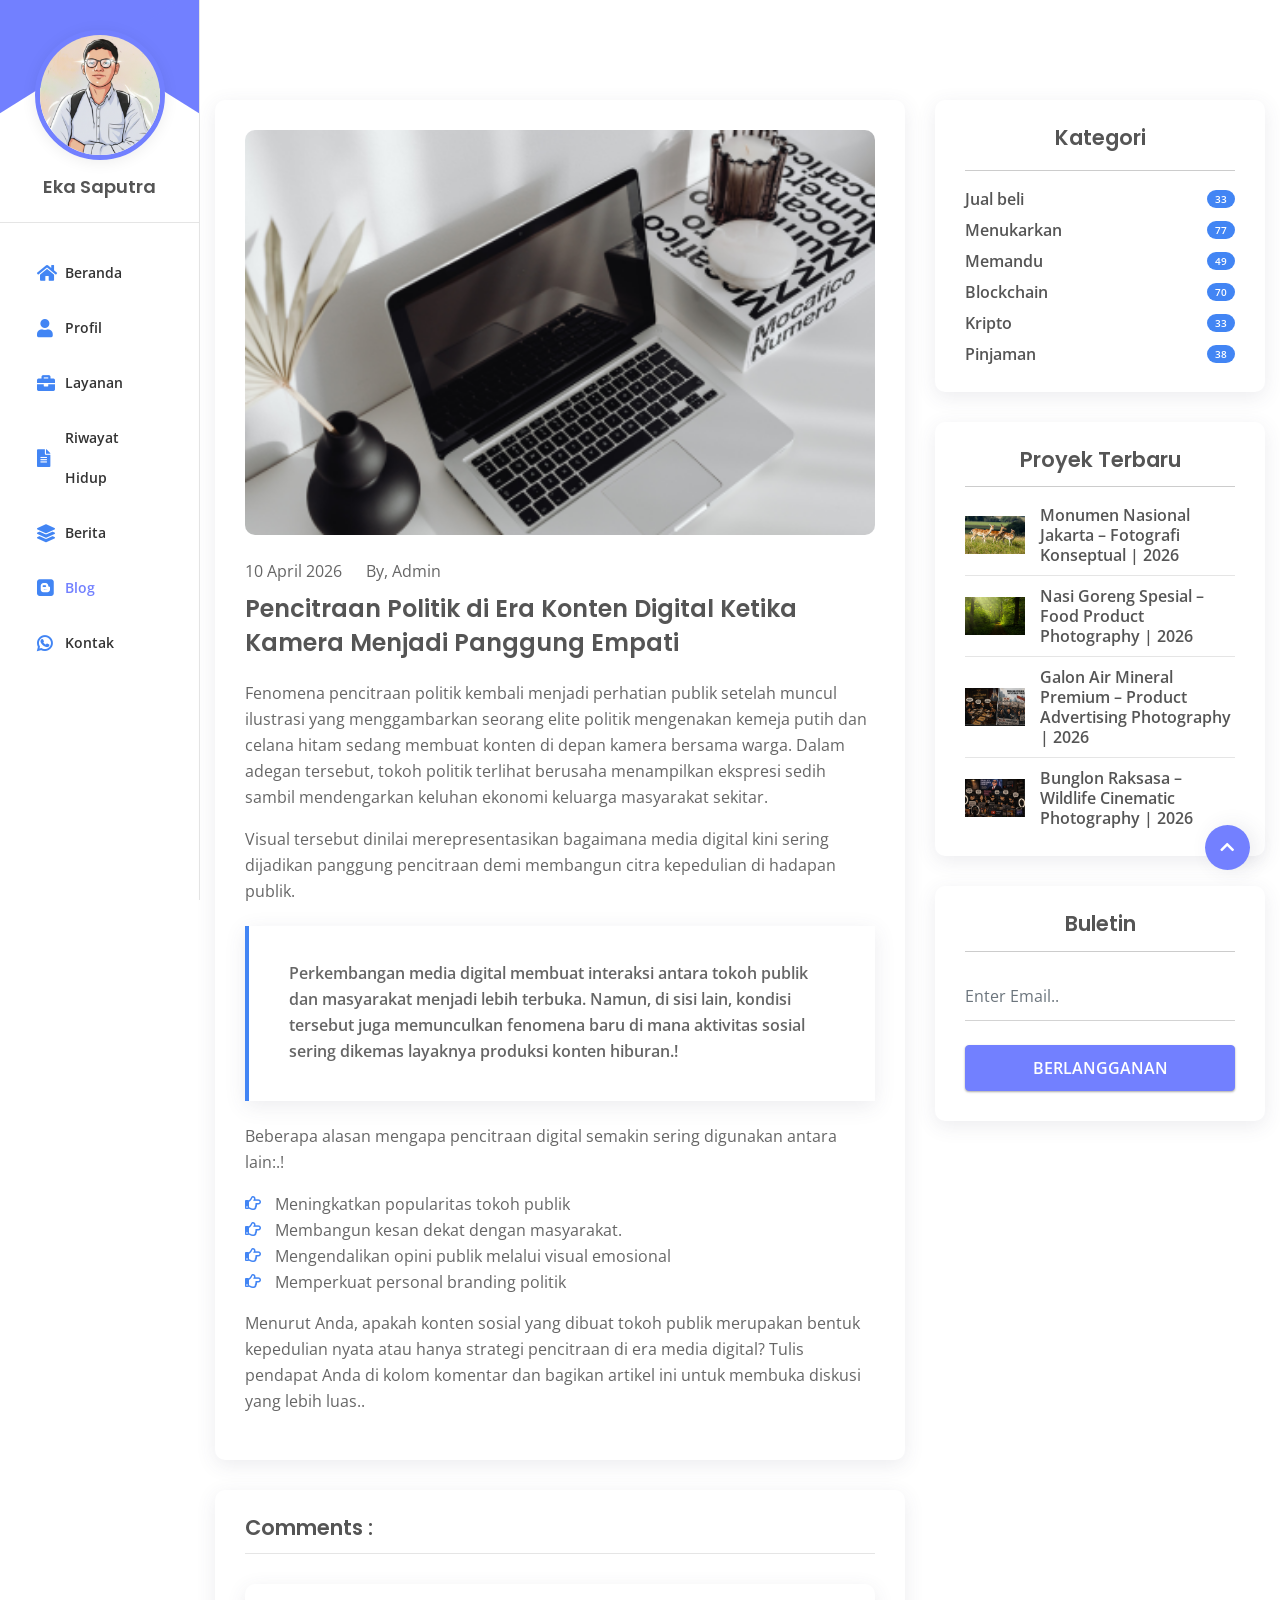
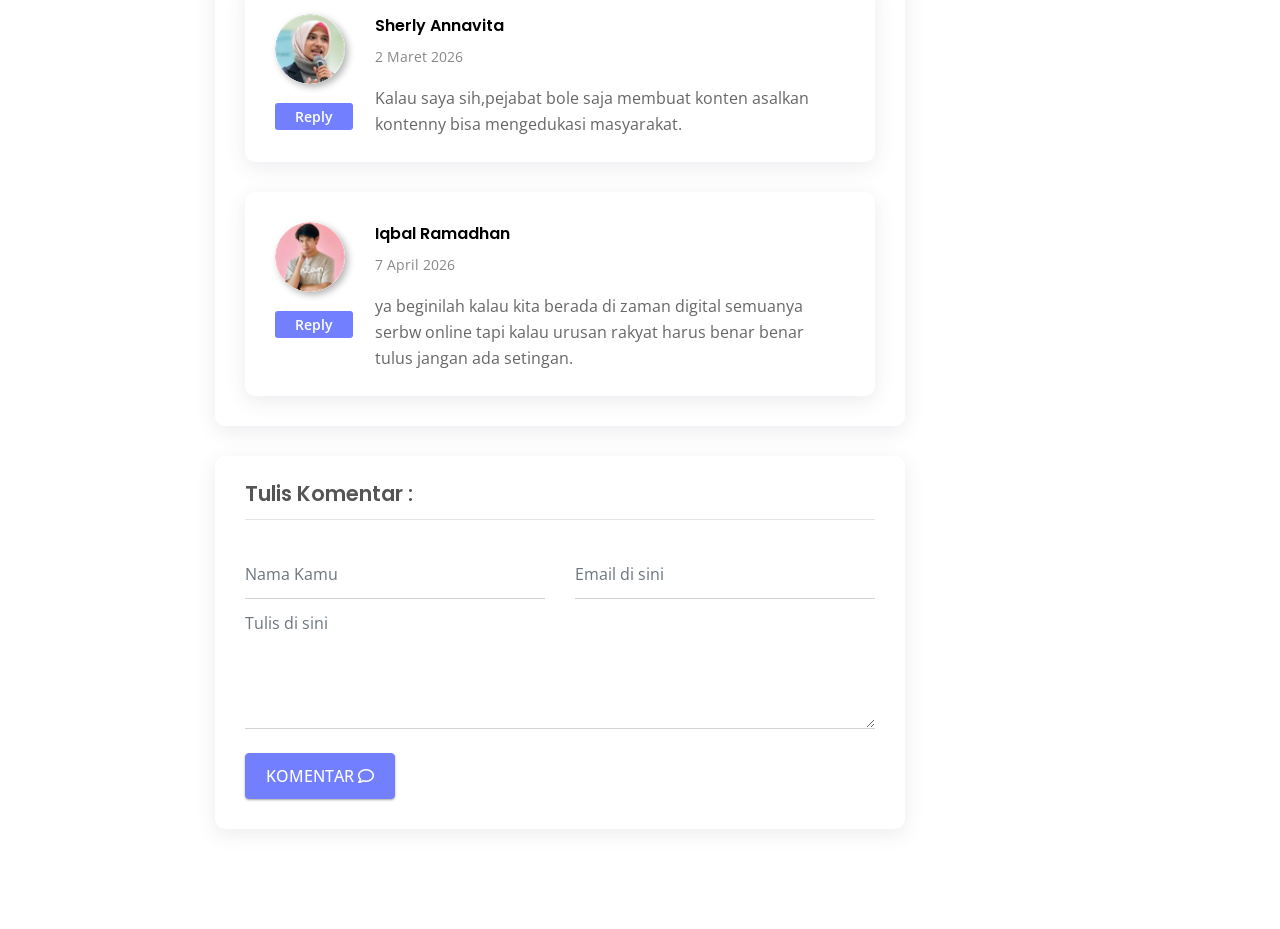
==== commit bdfa04b1: "Add files via upload" ====
--- a/blog-details.html
+++ b/blog-details.html
@@ -7,9 +7,9 @@
 	<meta http-equiv="X-UA-Compatible" content="ie=edge">
 	<meta name="viewport" content="width=device-width, initial-scale=1.0">
 	<meta name="keyword" content="resume,cv,portfolio,vcard">
-	<title>  GFolio - CV/Resume/Portfolio  </title>
+	<title>  Eka - Portofolio  </title>
 	<!-- favicon -->
-	<link rel="shortcut icon" href="assets/images/favicon.png" type="image/x-icon">
+	<link rel="shortcut icon" href="assets/images/favoriteicon.png" type="image/x-icon">
 	<!-- bootstrap -->
 	<link rel="stylesheet" href="assets/css/bootstrap.min.css">
 	<!-- Plugin css -->
@@ -45,30 +45,30 @@
 				<img src="assets/images/about3.jpg" alt="">
 			</a>
 			<div class="name">
-					Kristen Stewart
+					Eka Saputra
 			</div>
 		</div>
 		<ul id="mainmenu-area">
 			<li>
-				<a href="index.html"><i class="fas fa-home"></i>Home</a>
-			</li>
-			<li>
-				<a href="index.html"><i class="fas fa-user"></i>About</a>
-			</li>
-			<li>
-				<a href="index.html"><i class="fas fa-briefcase"></i>Services</a>
-			</li>
-			<li>
-				<a href="index.html"><i class="fas fa-file-alt"></i>Resume</a>
-			</li>
-			<li>
-				<a href="index.html"><i class="fas fa-layer-group"></i>Portfolio</a>
+				<a href="index.html"><i class="fas fa-home"></i>Beranda</a>
+			</li>
+			<li>
+				<a href="index.html"><i class="fas fa-user"></i>Profil</a>
+			</li>
+			<li>
+				<a href="index.html"><i class="fas fa-briefcase"></i>Layanan</a>
+			</li>
+			<li>
+				<a href="index.html"><i class="fas fa-file-alt"></i>Riwayat Hidup</a>
+			</li>
+			<li>
+				<a href="index.html"><i class="fas fa-layer-group"></i>Berita</a>
 			</li>
 			<li class="current">
 				<a href="index.html"><i class="fab fa-blogger"></i>Blog</a>
 			</li>
 			<li>
-				<a href="index.html"><i class="fab fa-whatsapp"></i>Contact</a>
+				<a href="index.html"><i class="fab fa-whatsapp"></i>Kontak</a>
 			</li>
 		</ul>
 	</div>
@@ -92,7 +92,7 @@
 										<ul class="top-meta">
 											<li>
 												<p class="date">
-													21 Aug, 2019
+													10 April 2026
 												</p>
 											</li>
 											<li>
@@ -103,41 +103,41 @@
 										</ul>
 										<a href="#">
 											<h4 class="title">
-												5 reasons why your website 
-												needs more whitespace
+												Pencitraan Politik di Era Konten Digital 
+												Ketika Kamera Menjadi Panggung Empati
 											</h4>
 										</a>
 										<div class="text-area">
 											<p>
-												Lorem, ipsum dolor sit amet consectetur adipisicing elit. Autem tempora ipsam hic, error aperiam similique recusandae maiores labore non velit accusamus cumque et cum ipsum esse quod! Illo, deleniti id.
+												Fenomena pencitraan politik kembali menjadi perhatian publik setelah muncul ilustrasi yang menggambarkan seorang elite politik mengenakan kemeja putih dan celana hitam sedang membuat konten di depan kamera bersama warga. Dalam adegan tersebut, tokoh politik terlihat berusaha menampilkan ekspresi sedih sambil mendengarkan keluhan ekonomi keluarga masyarakat sekitar.
 											</p>
 											<p>
-												Lorem ipsum dolor sit amet consectetur adipisicing elit. Nisi quisquam ut accusamus nulla, pariatur tempore tenetur, reiciendis saepe, libero ullam neque sequi est labore dignissimos numquam! Exercitationem, porro, explicabo deleniti, provident tempora dolorem itaque veritatis adipisci quo iure debitis natus.
+												Visual tersebut dinilai merepresentasikan bagaimana media digital kini sering dijadikan panggung pencitraan demi membangun citra kepedulian di hadapan publik.
 											</p>
 											<blockquote>
 												<p>
-													Lorem ipsum, dolor sit amet consectetur adipisicing elit. Dolores assumenda voluptatum maiores iure blanditiis reprehenderit! 
+													Perkembangan media digital membuat interaksi antara tokoh publik dan masyarakat menjadi lebih terbuka. Namun, di sisi lain, kondisi tersebut juga memunculkan fenomena baru di mana aktivitas sosial sering dikemas layaknya produksi konten hiburan.! 
 												</p>
 											</blockquote>
 											<p>
-												Lorem ipsum dolor sit amet, consectetur adipisicing elit. Eaque harum earum odio. Saepe, dignissimos ratione tempore animi nisi voluptates fuga in, consectetur illum praesentium eum beatae sapiente culpa, molestias ea blanditiis eaque pariatur quaerat magni!
+												Beberapa alasan mengapa pencitraan digital semakin sering digunakan antara lain:.!
 											</p>
 											<ul>
 												<li>
-													<p><i class="far fa-hand-point-right"></i>Eaque harum earum odio</p>
+													<p><i class="far fa-hand-point-right"></i>Meningkatkan popularitas tokoh publik</p>
 												</li>
 												<li>
-													<p><i class="far fa-hand-point-right"></i>consectetur adipisicing elit.</p>
+													<p><i class="far fa-hand-point-right"></i>Membangun kesan dekat dengan masyarakat.</p>
 												</li>
 												<li>
-													<p><i class="far fa-hand-point-right"></i>Dolores assumenda voluptatum maiores</p>
+													<p><i class="far fa-hand-point-right"></i>Mengendalikan opini publik melalui visual emosional</p>
 												</li>
 												<li>
-													<p><i class="far fa-hand-point-right"></i>voluptates fuga in, consectetur illum</p>
+													<p><i class="far fa-hand-point-right"></i>Memperkuat personal branding politik</p>
 												</li>
 											</ul>
 											<p>
-												Lorem, ipsum dolor sit amet consectetur adipisicing elit. Autem tempora ipsam hic, error aperiam similique recusandae maiores labore non velit accusamus cumque et cum ipsum esse quod! Illo, deleniti id.
+												Menurut Anda, apakah konten sosial yang dibuat tokoh publik merupakan bentuk kepedulian nyata atau hanya strategi pencitraan di era media digital? Tulis pendapat Anda di kolom komentar dan bagikan artikel ini untuk membuka diskusi yang lebih luas..
 											</p>
 										</div>
 									</div>
@@ -157,12 +157,12 @@
 											</div>
 											<div class="right">
 											<h5 class="name">
-												Ian Chapman
+												Sherly Annavita
 											</h5>
-											<p class="date">February 20, 2019</p>
+											<p class="date">2 Maret 2026</p>
 											<div class="text">
-												<p>It has survived not only five centurie, but also leap into electronic typesetting, remaining
-												sei essentially simplu dolor amet dummy text. </p>
+												<p>Kalau saya sih,pejabat bole saja membuat konten
+												asalkan kontenny bisa mengedukasi masyarakat. </p>
 											</div>
 											</div>
 										</div>
@@ -177,12 +177,12 @@
 											</div>
 											<div class="right">
 											<h5 class="name">
-												Isan luce
+												Iqbal Ramadhan
 											</h5>
-											<p class="date">February 20, 2019</p>
+											<p class="date">7 April 2026</p>
 											<div class="text">
-												<p>It has survived not only five centurie, but also leap into electronic typesetting, remaining
-												sei essentially simplu dolor amet dummy text. </p>
+												<p>ya beginilah kalau kita berada di zaman digital semuanya serbw online
+												tapi kalau urusan rakyat harus benar benar tulus jangan ada setingan. </p>
 											</div>
 											</div>
 										</div>
@@ -191,25 +191,25 @@
 								</div>
 								<div class="write-comment">
 									<h4 class="title">
-										Write Comment :
+										Tulis Komentar :
 									</h4>
 									<form action="#">
 										<div class="row">
 										<div class="col-md-6">
-											<input type="text" class="form-control" placeholder="Your name">
+											<input type="text" class="form-control" placeholder="Nama Kamu">
 										</div>
 										<div class="col-md-6">
-											<input type="email" class="form-control" placeholder="Email here">
+											<input type="email" class="form-control" placeholder="Email di sini">
 										</div>
 										</div>
 										<div class="row">
 										<div class="col-lg-12">
-											<textarea class="form-control textarea" placeholder="Write here"></textarea>
+											<textarea class="form-control textarea" placeholder="Tulis di sini"></textarea>
 										</div>
 										</div>
 										<div class="row">
 										<div class="col-lg-12">
-											<button class="mybtn3 mybtn-bg mt-4" type="submit"><span>Comment <i class="far fa-comment"></i></span></button>
+											<button class="mybtn3 mybtn-bg mt-4" type="submit"><span>Komentar <i class="far fa-comment"></i></span></button>
 										</div>
 										</div>
 									</form>
@@ -219,13 +219,13 @@
 								
 								<div class="categori-widget">
 									<h4 class="title">
-										Categories
+										Kategori
 									</h4>
 									<ul class="cat-list">
 										<li>
 											<a href="#">
 												<p>
-													Trading
+													Jual beli
 												</p>
 												<span class="count">
 												33
@@ -235,7 +235,7 @@
 										<li>
 											<a href="#">
 												<p>
-													Exchange
+													Menukarkan
 												</p>
 												<span class="count">
 													77
@@ -245,7 +245,7 @@
 										<li>
 											<a href="#">
 												<p>
-													Guide
+													Memandu
 												</p>
 												<span class="count">
 													49
@@ -265,7 +265,7 @@
 										<li>
 											<a href="#">
 												<p>
-													Crypto
+													Kripto
 												</p>
 												<span class="count">
 													33
@@ -275,7 +275,7 @@
 										<li>
 											<a href="#">
 												<p>
-													Lending
+													Pinjaman
 												</p>
 												<span class="count">
 													38
@@ -286,7 +286,7 @@
 								</div>
 								<div class="latest-post-widget">
 									<h4 class="title">
-										Latest Post
+										Proyek Terbaru
 									</h4>
 									<ul class="post-list">
 										<li>
@@ -296,7 +296,7 @@
 												</div>
 												<div class="post-details">
 													<a href="#" class="post-title">
-														5 reasons why you website  
+														Monumen Nasional Jakarta – Fotografi Konseptual | 2026  
 													</a>
 												</div>
 											</div>
@@ -308,7 +308,7 @@
 												</div>
 												<div class="post-details">
 													<a href="#" class="post-title">
-														6 reasons why you website 
+														Nasi Goreng Spesial – Food Product Photography | 2026 
 													</a>
 												</div>
 											</div>
@@ -320,7 +320,7 @@
 												</div>
 												<div class="post-details">
 													<a href="#" class="post-title">
-														7 reasons why you website 
+														Galon Air Mineral Premium – Product Advertising Photography | 2026 
 													</a>
 												</div>
 											</div>
@@ -332,7 +332,7 @@
 												</div>
 												<div class="post-details">
 													<a href="#" class="post-title">
-														8 reasons why you website 
+														Bunglon Raksasa – Wildlife Cinematic Photography | 2026 
 													</a>
 												</div>
 											</div>
@@ -341,11 +341,11 @@
 								</div>
 								<div class="newsletter-widget">
 									<h4 class="title">
-											NewsLetter
+											Buletin
 									</h4>
 									<form action="#" class="contact-form">
 										<input type="text" class="form-control" placeholder="Enter Email..">
-										<button type="submit" class="mybtn3 mybtn-bg mt-4">Subscribe</button>
+										<button type="submit" class="mybtn3 mybtn-bg mt-4">Berlangganan</button>
 									</form> 
 								</div>
 							</div>
--- a/assets/css/style.css
+++ b/assets/css/style.css
@@ -801,6 +801,112 @@
   margin-bottom: 30px;
   box-shadow: 0px 5px 20px 0px rgba(69, 67, 96, 0.1);
 }
+/* ==================== PROFILE BOX ANIMASI - GERAK KUAT ==================== */
+
+/* Override CSS Lama */
+.home-section .home-content .home-image img {
+    width: 100% !important;
+    height: 100% !important;
+    border: none !important;
+    margin-bottom: 0 !important;
+    box-shadow: none !important;
+}
+
+/* Container */
+.home-image {
+    display: flex;
+    justify-content: center;
+    align-items: center;
+}
+
+.profile-box {
+    position: relative;
+    width: 185px;
+    height: 185px;
+    border-radius: 50%;
+    overflow: hidden;
+    box-shadow: 0 0 40px rgba(114, 128, 255, 0.6);
+}
+
+/* === ANIMASI GERAK BORDER === */
+.profile-box::before {
+    content: '';
+    position: absolute;
+    inset: -25px;
+    background: linear-gradient(315deg, #7280ff, #00f2ff, #ff00cc, #7280ff);
+    animation: animate 3.5s linear infinite;
+    z-index: 1;
+    border-radius: 50%;
+    filter: blur(8px);
+}
+
+@keyframes animate {
+    0%   { transform: rotate(0deg); }
+    100% { transform: rotate(360deg); }
+}
+
+/* Lapisan Dalam */
+.profile-box::after {
+    content: '';
+    position: absolute;
+    inset: 8px;
+    background: #0f172a;
+    border-radius: 50%;
+    z-index: 2;
+}
+
+/* Content Foto */
+.profile-box .content {
+    position: absolute;
+    inset: 10px;
+    border: 5px solid #1e2937;
+    border-radius: 50%;
+    overflow: hidden;
+    z-index: 3;
+}
+
+.profile-box img {
+    width: 100% !important;
+    height: 100% !important;
+    object-fit: cover;
+    z-index: 4;
+    transition: 0.6s;
+}
+
+.profile-box:hover img {
+    opacity: 0.2;
+    transform: scale(1.08);
+}
+
+/* Overlay Teks */
+.overlay-text {
+    position: absolute;
+    inset: 0;
+    z-index: 5;
+    display: flex;
+    flex-direction: column;
+    justify-content: center;
+    align-items: center;
+    color: #fff;
+    text-align: center;
+    opacity: 0;
+    transition: 0.5s;
+    background: rgba(15, 23, 42, 0.8);
+    border-radius: 50%;
+}
+
+.profile-box:hover .overlay-text {
+    opacity: 1;
+}
+
+.overlay-text h2 {
+    font-size: 1.35rem;
+    margin: 0 0 6px 0;
+}
+
+.overlay-text span {
+    font-size: 0.95rem;
+}
 .home-section .home-content .heading {
   font-size: 40px;
   line-height: 50px;
@@ -2323,4 +2429,4 @@
   margin-top: 30px;
 }
 
-/*  Blog  Area End */+/*  Blog  Area End */
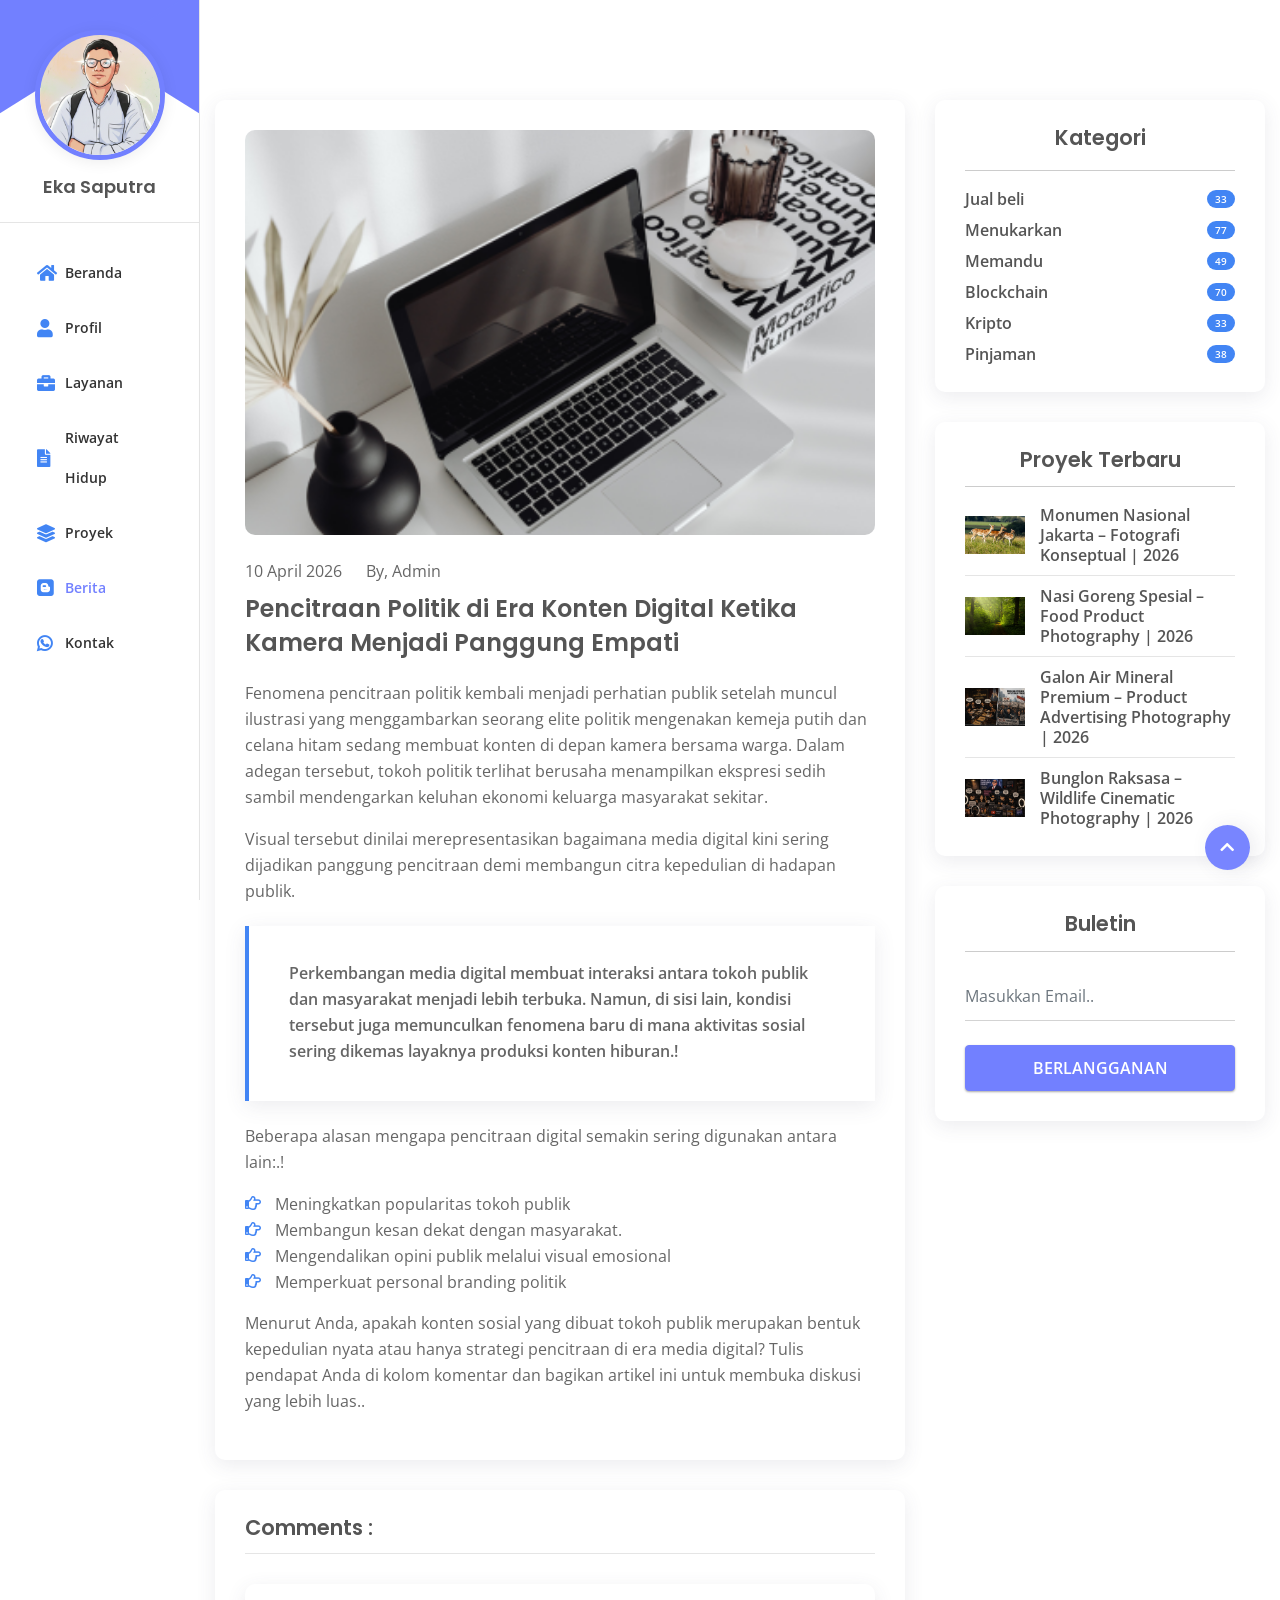
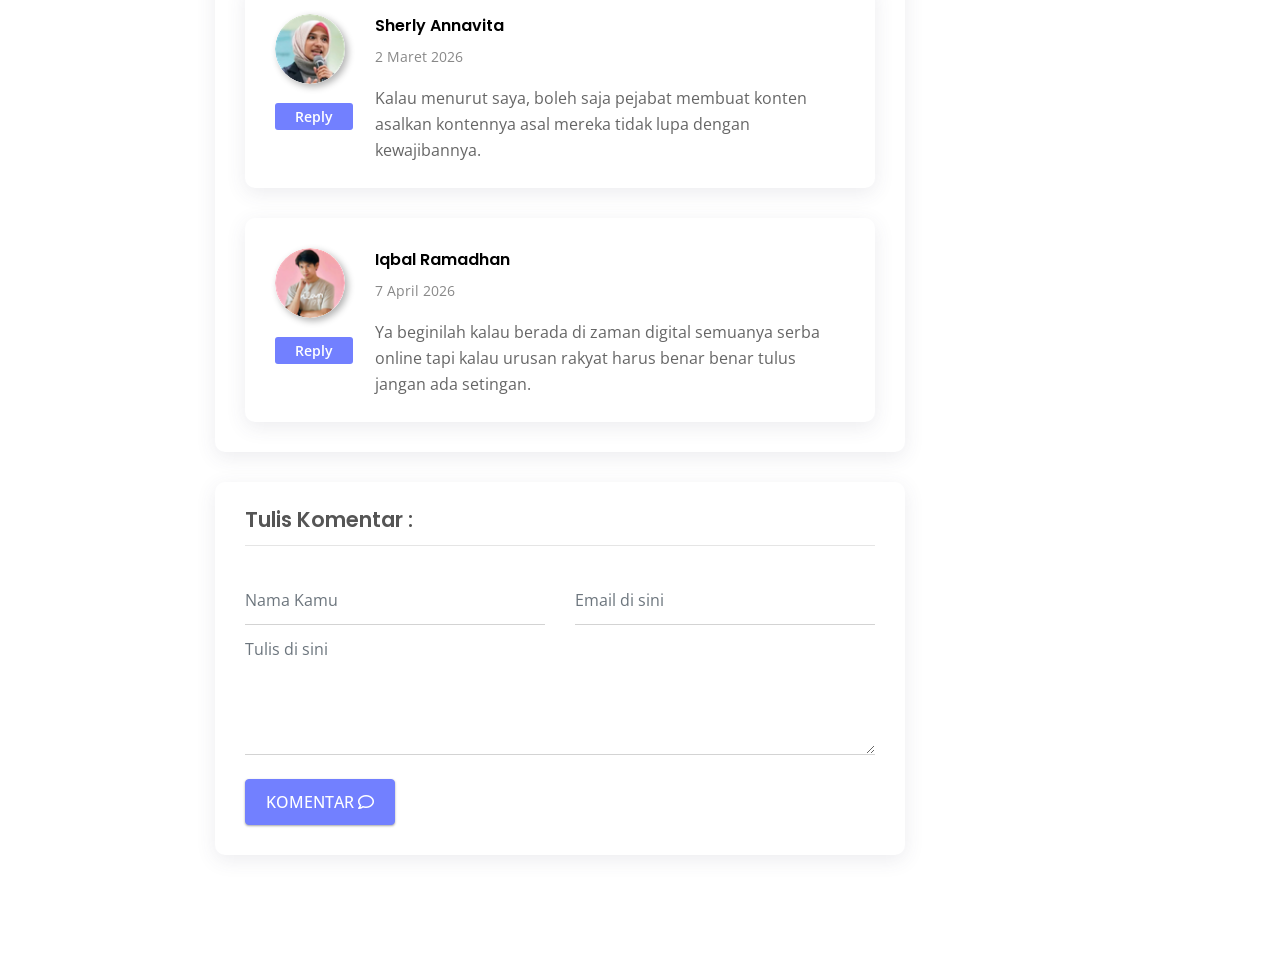
==== commit 0e406027: "Update blog-details.html" ====
--- a/blog-details.html
+++ b/blog-details.html
@@ -62,10 +62,10 @@
 				<a href="index.html"><i class="fas fa-file-alt"></i>Riwayat Hidup</a>
 			</li>
 			<li>
-				<a href="index.html"><i class="fas fa-layer-group"></i>Berita</a>
+				<a href="index.html"><i class="fas fa-layer-group"></i>Proyek</a>
 			</li>
 			<li class="current">
-				<a href="index.html"><i class="fab fa-blogger"></i>Blog</a>
+				<a href="index.html"><i class="fab fa-blogger"></i>Berita</a>
 			</li>
 			<li>
 				<a href="index.html"><i class="fab fa-whatsapp"></i>Kontak</a>
@@ -161,8 +161,8 @@
 											</h5>
 											<p class="date">2 Maret 2026</p>
 											<div class="text">
-												<p>Kalau saya sih,pejabat bole saja membuat konten
-												asalkan kontenny bisa mengedukasi masyarakat. </p>
+												<p>Kalau menurut saya, boleh saja pejabat membuat konten
+												asalkan kontennya asal mereka tidak lupa dengan kewajibannya. </p>
 											</div>
 											</div>
 										</div>
@@ -181,7 +181,7 @@
 											</h5>
 											<p class="date">7 April 2026</p>
 											<div class="text">
-												<p>ya beginilah kalau kita berada di zaman digital semuanya serbw online
+												<p>Ya beginilah kalau berada di zaman digital semuanya serba online
 												tapi kalau urusan rakyat harus benar benar tulus jangan ada setingan. </p>
 											</div>
 											</div>
@@ -344,7 +344,7 @@
 											Buletin
 									</h4>
 									<form action="#" class="contact-form">
-										<input type="text" class="form-control" placeholder="Enter Email..">
+										<input type="text" class="form-control" placeholder="Masukkan Email..">
 										<button type="submit" class="mybtn3 mybtn-bg mt-4">Berlangganan</button>
 									</form> 
 								</div>
@@ -387,4 +387,4 @@
 
 </body>
 
-</html>+</html>
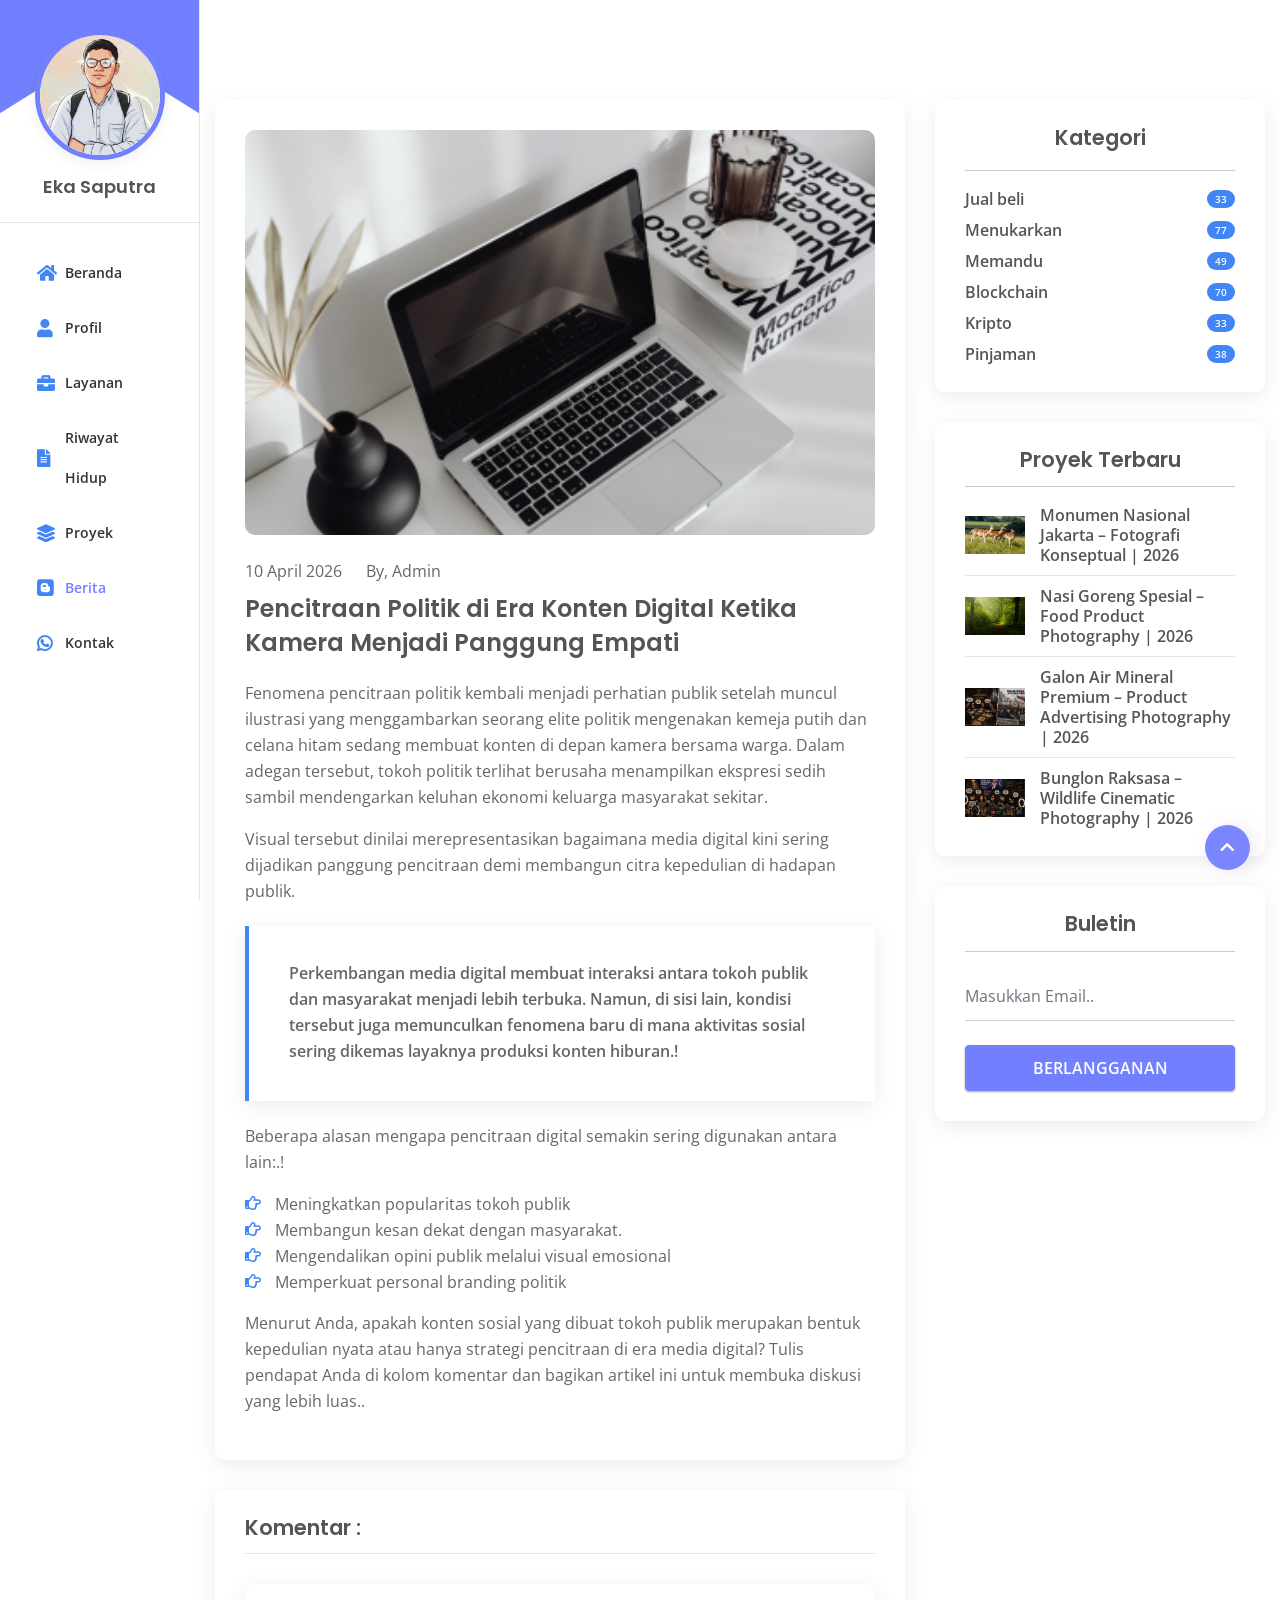
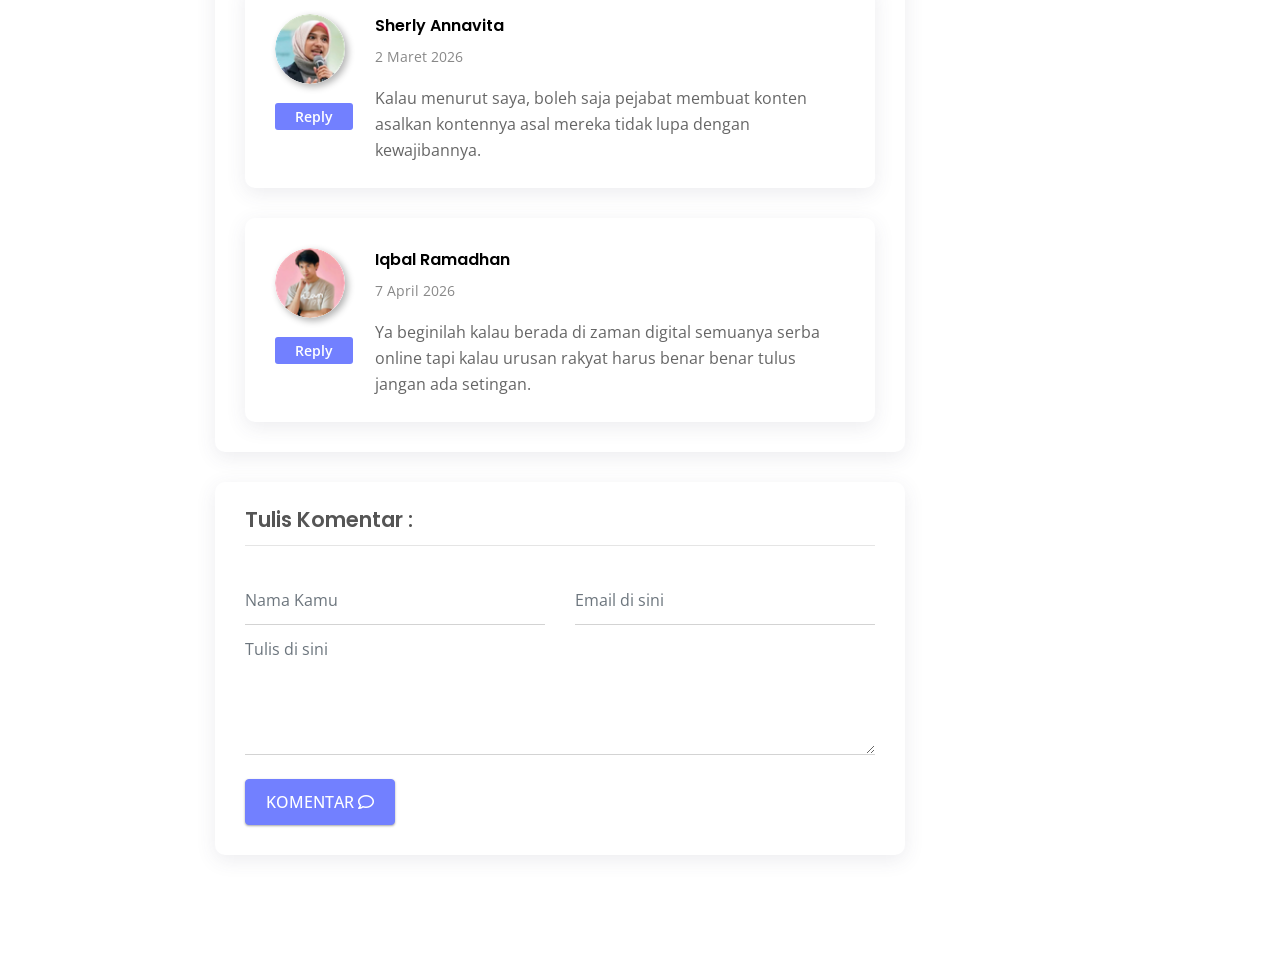
==== commit 10be7607: "Update blog-details.html" ====
--- a/blog-details.html
+++ b/blog-details.html
@@ -144,7 +144,7 @@
 								</div>
 								<div class="comment-area">
 									<h4 class="title">
-										Comments :
+										Komentar :
 									</h4>
 									<ul class="comment-box-area">
 										<li>
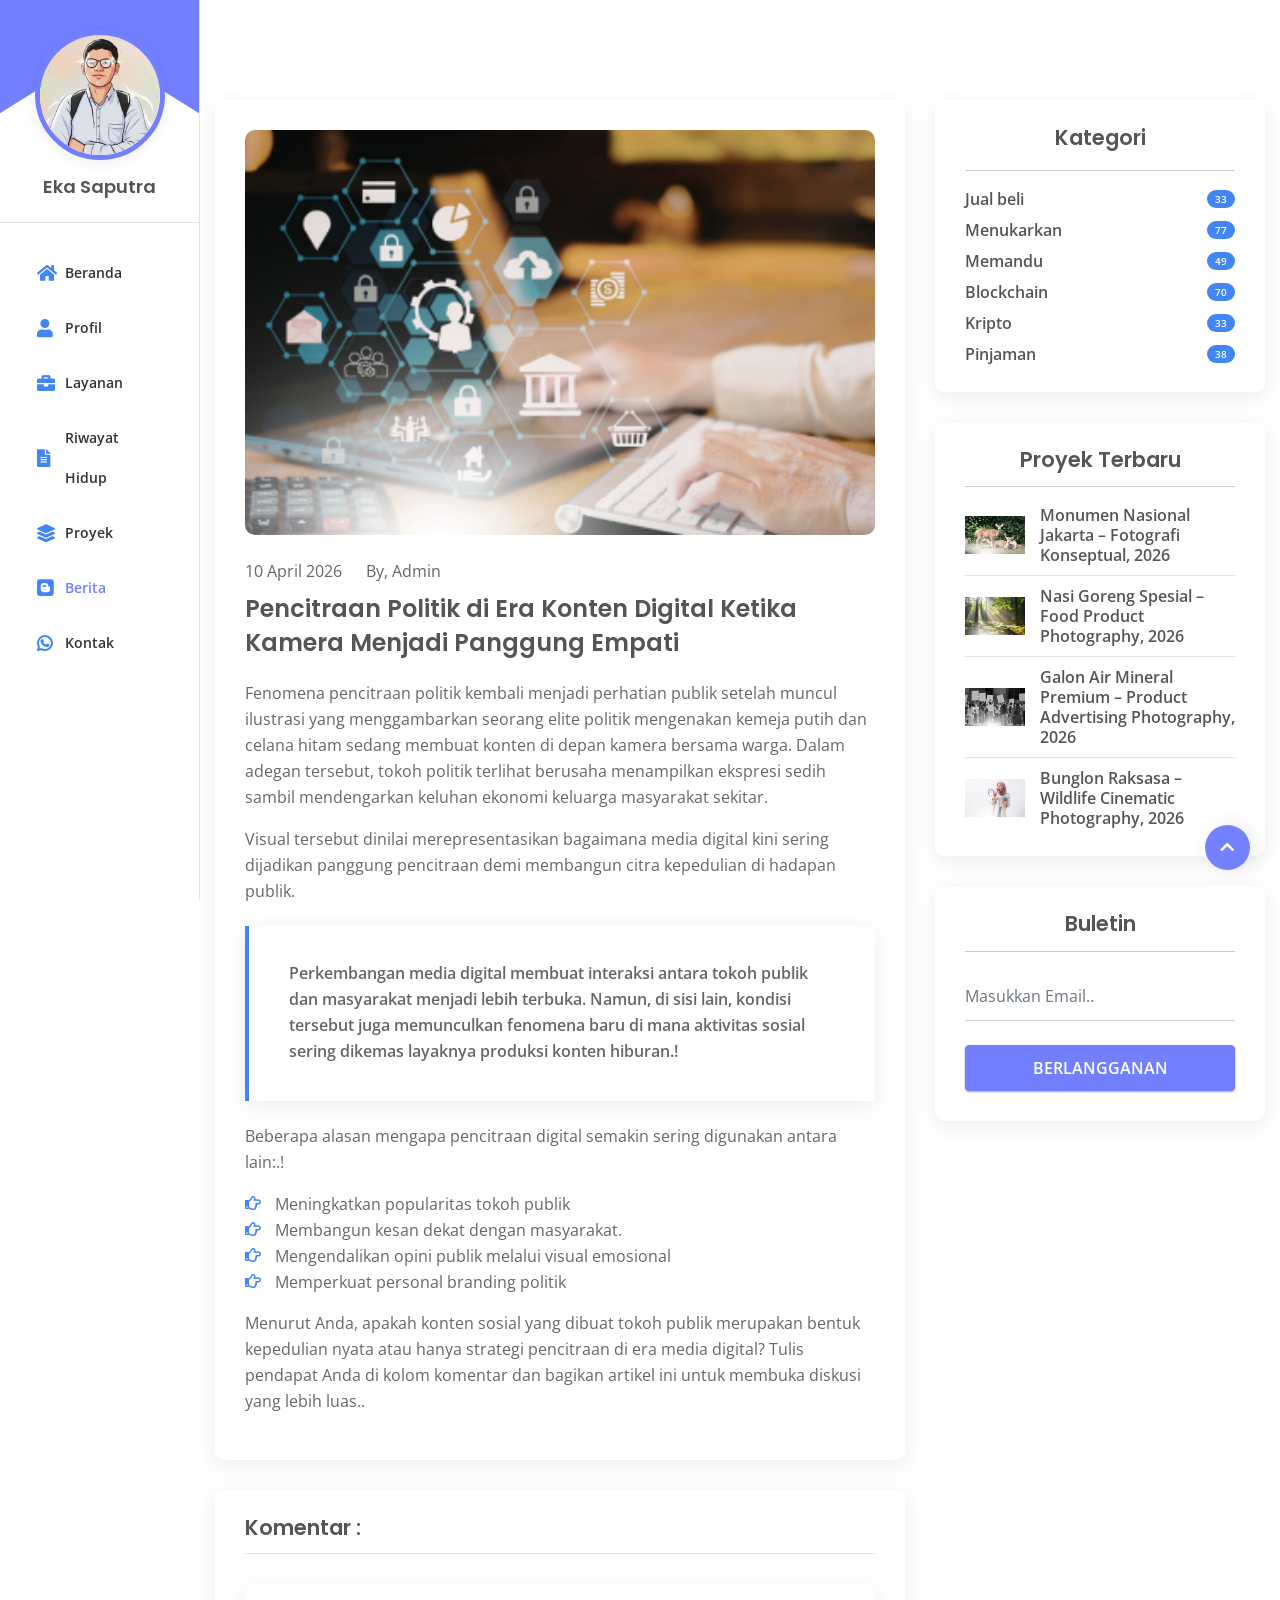
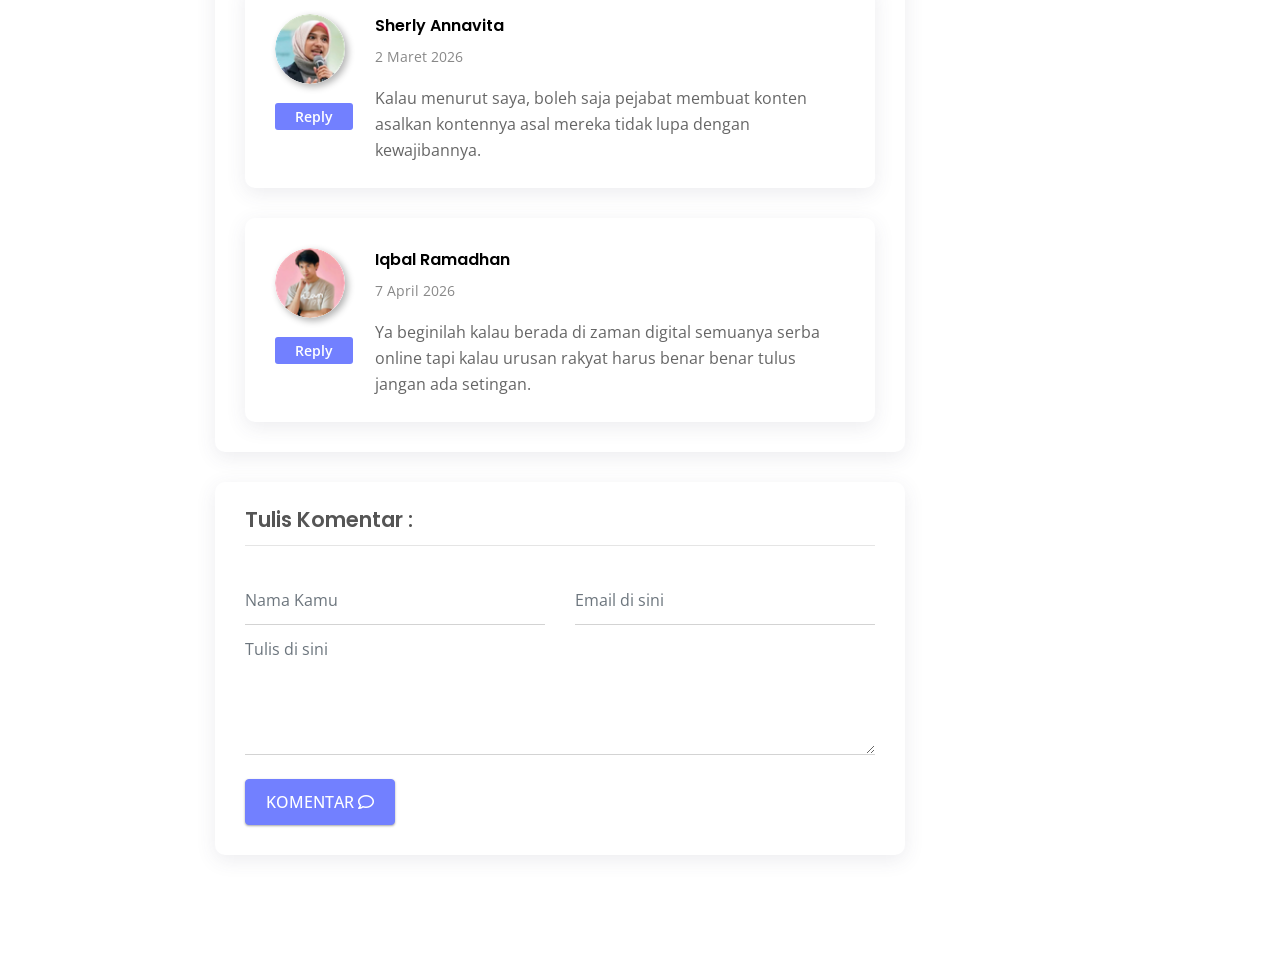
==== commit 0fd425da: "Update blog-details.html" ====
--- a/blog-details.html
+++ b/blog-details.html
@@ -296,7 +296,7 @@
 												</div>
 												<div class="post-details">
 													<a href="#" class="post-title">
-														Monumen Nasional Jakarta – Fotografi Konseptual | 2026  
+														Monumen Nasional Jakarta – Fotografi Konseptual, 2026  
 													</a>
 												</div>
 											</div>
@@ -308,7 +308,7 @@
 												</div>
 												<div class="post-details">
 													<a href="#" class="post-title">
-														Nasi Goreng Spesial – Food Product Photography | 2026 
+														Nasi Goreng Spesial – Food Product Photography, 2026 
 													</a>
 												</div>
 											</div>
@@ -320,7 +320,7 @@
 												</div>
 												<div class="post-details">
 													<a href="#" class="post-title">
-														Galon Air Mineral Premium – Product Advertising Photography | 2026 
+														Galon Air Mineral Premium – Product Advertising Photography, 2026 
 													</a>
 												</div>
 											</div>
@@ -332,7 +332,7 @@
 												</div>
 												<div class="post-details">
 													<a href="#" class="post-title">
-														Bunglon Raksasa – Wildlife Cinematic Photography | 2026 
+														Bunglon Raksasa – Wildlife Cinematic Photography, 2026 
 													</a>
 												</div>
 											</div>
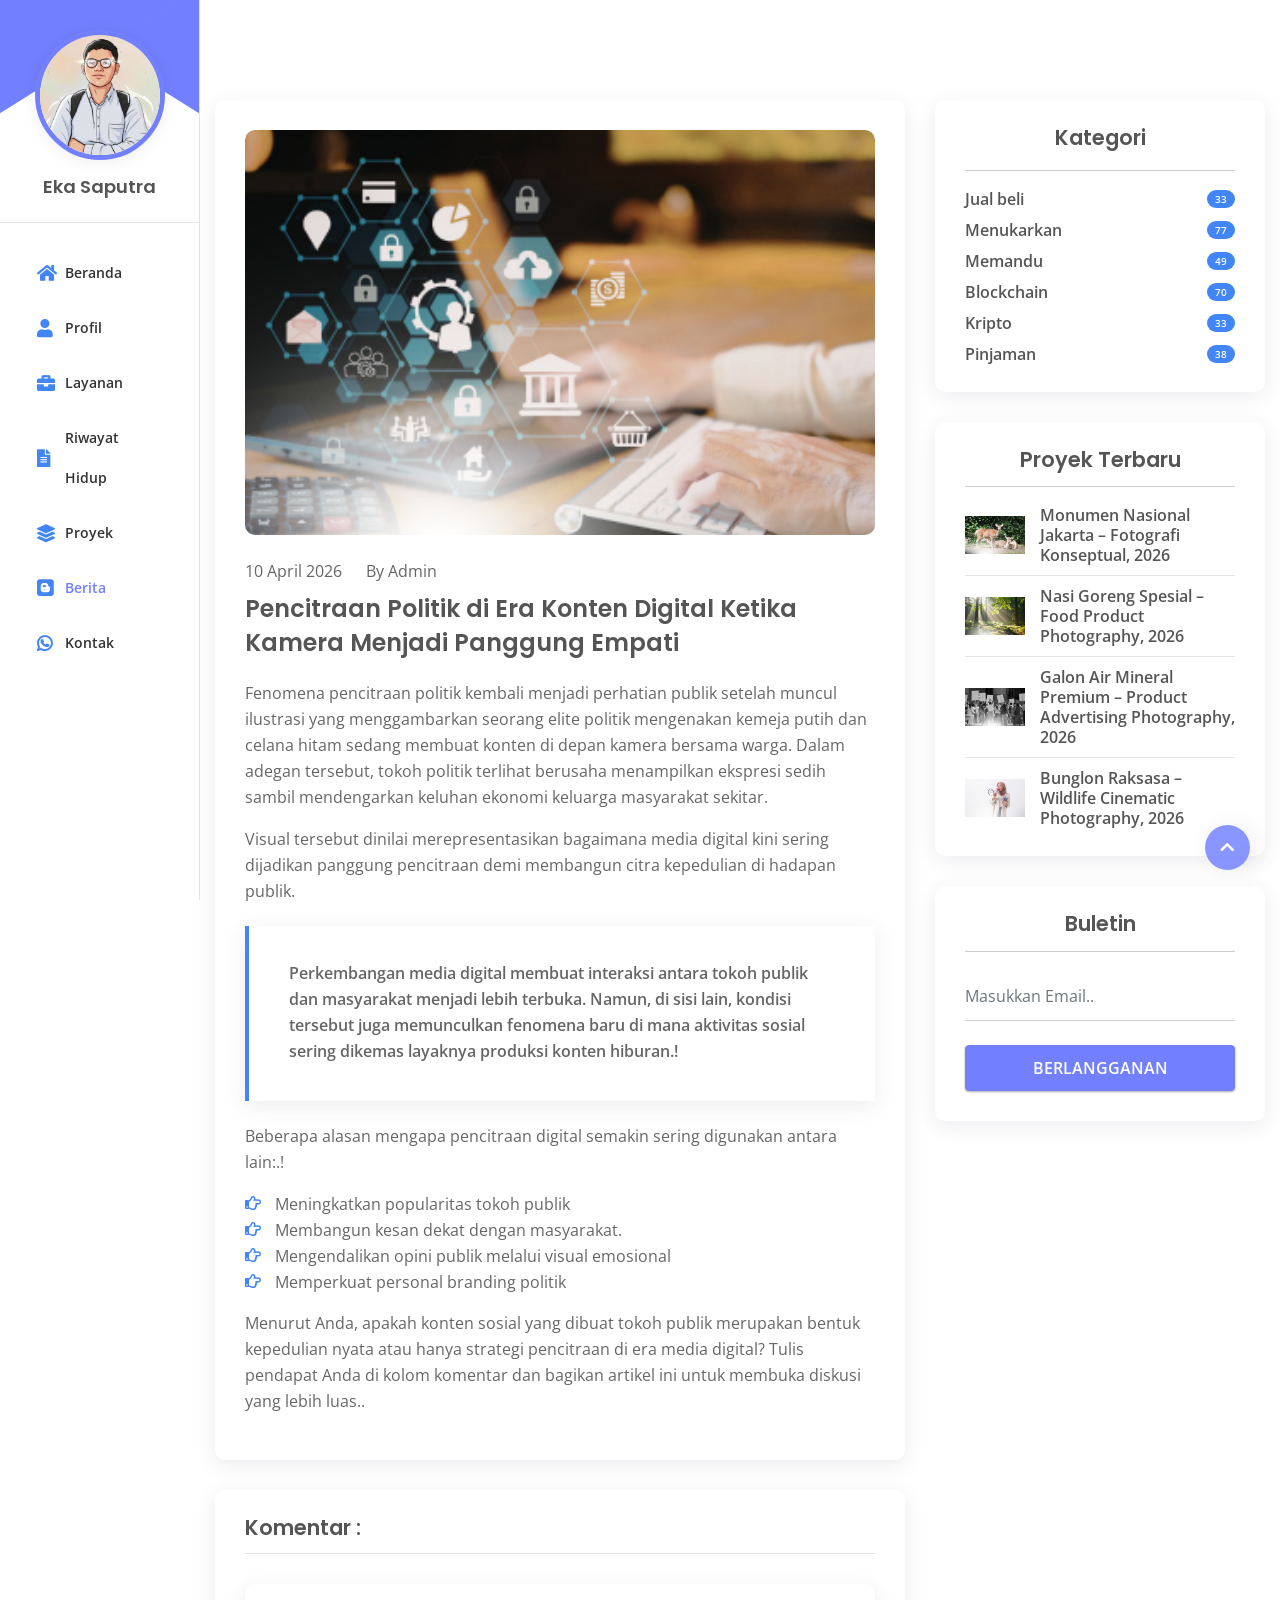
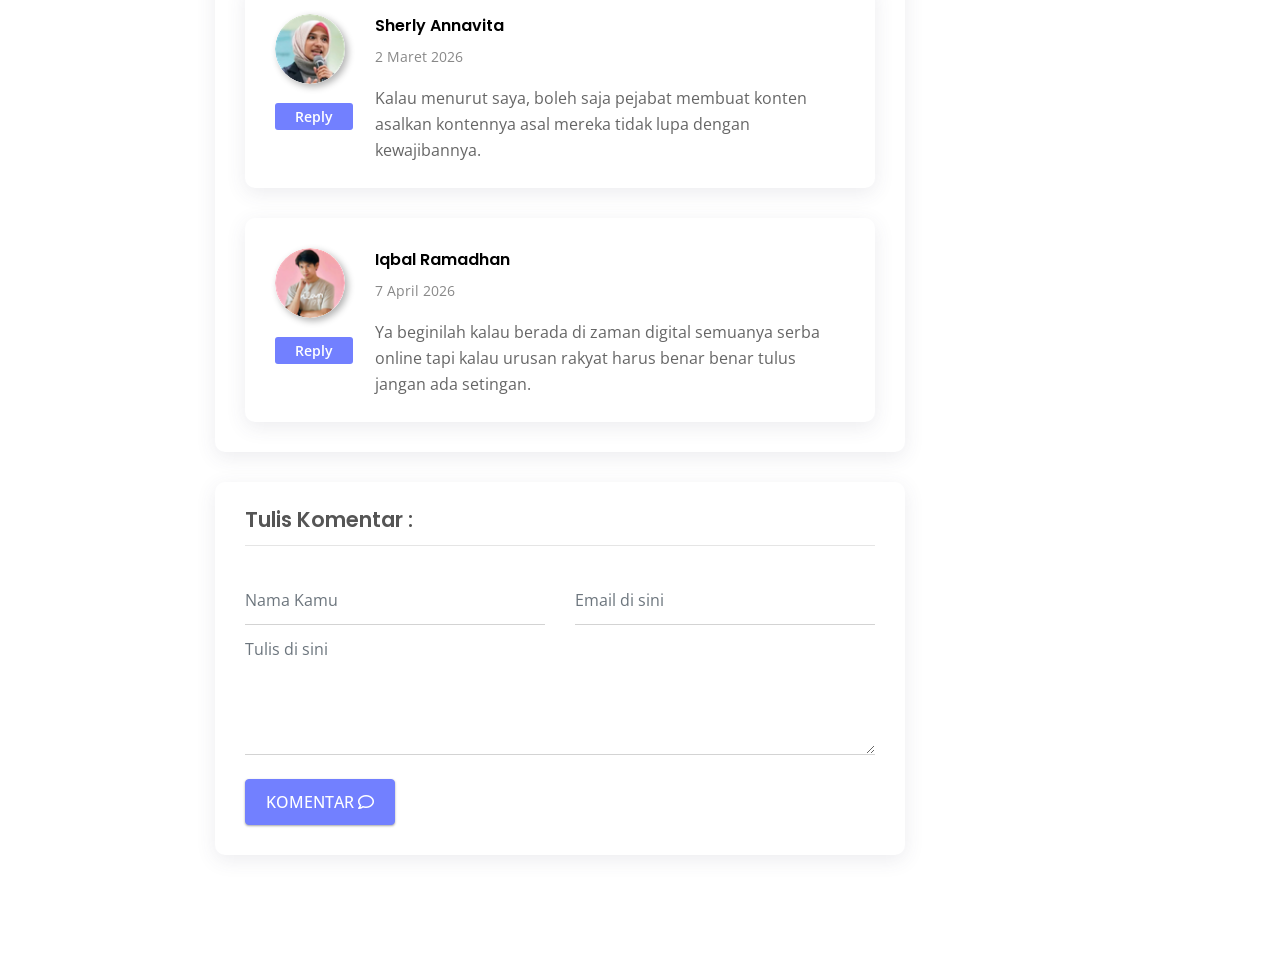
==== commit abcd32b4: "Update blog-details.html" ====
--- a/blog-details.html
+++ b/blog-details.html
@@ -97,7 +97,7 @@
 											</li>
 											<li>
 												<p class="post-by">
-													By, Admin
+													By Admin
 												</p>
 											</li>
 										</ul>
